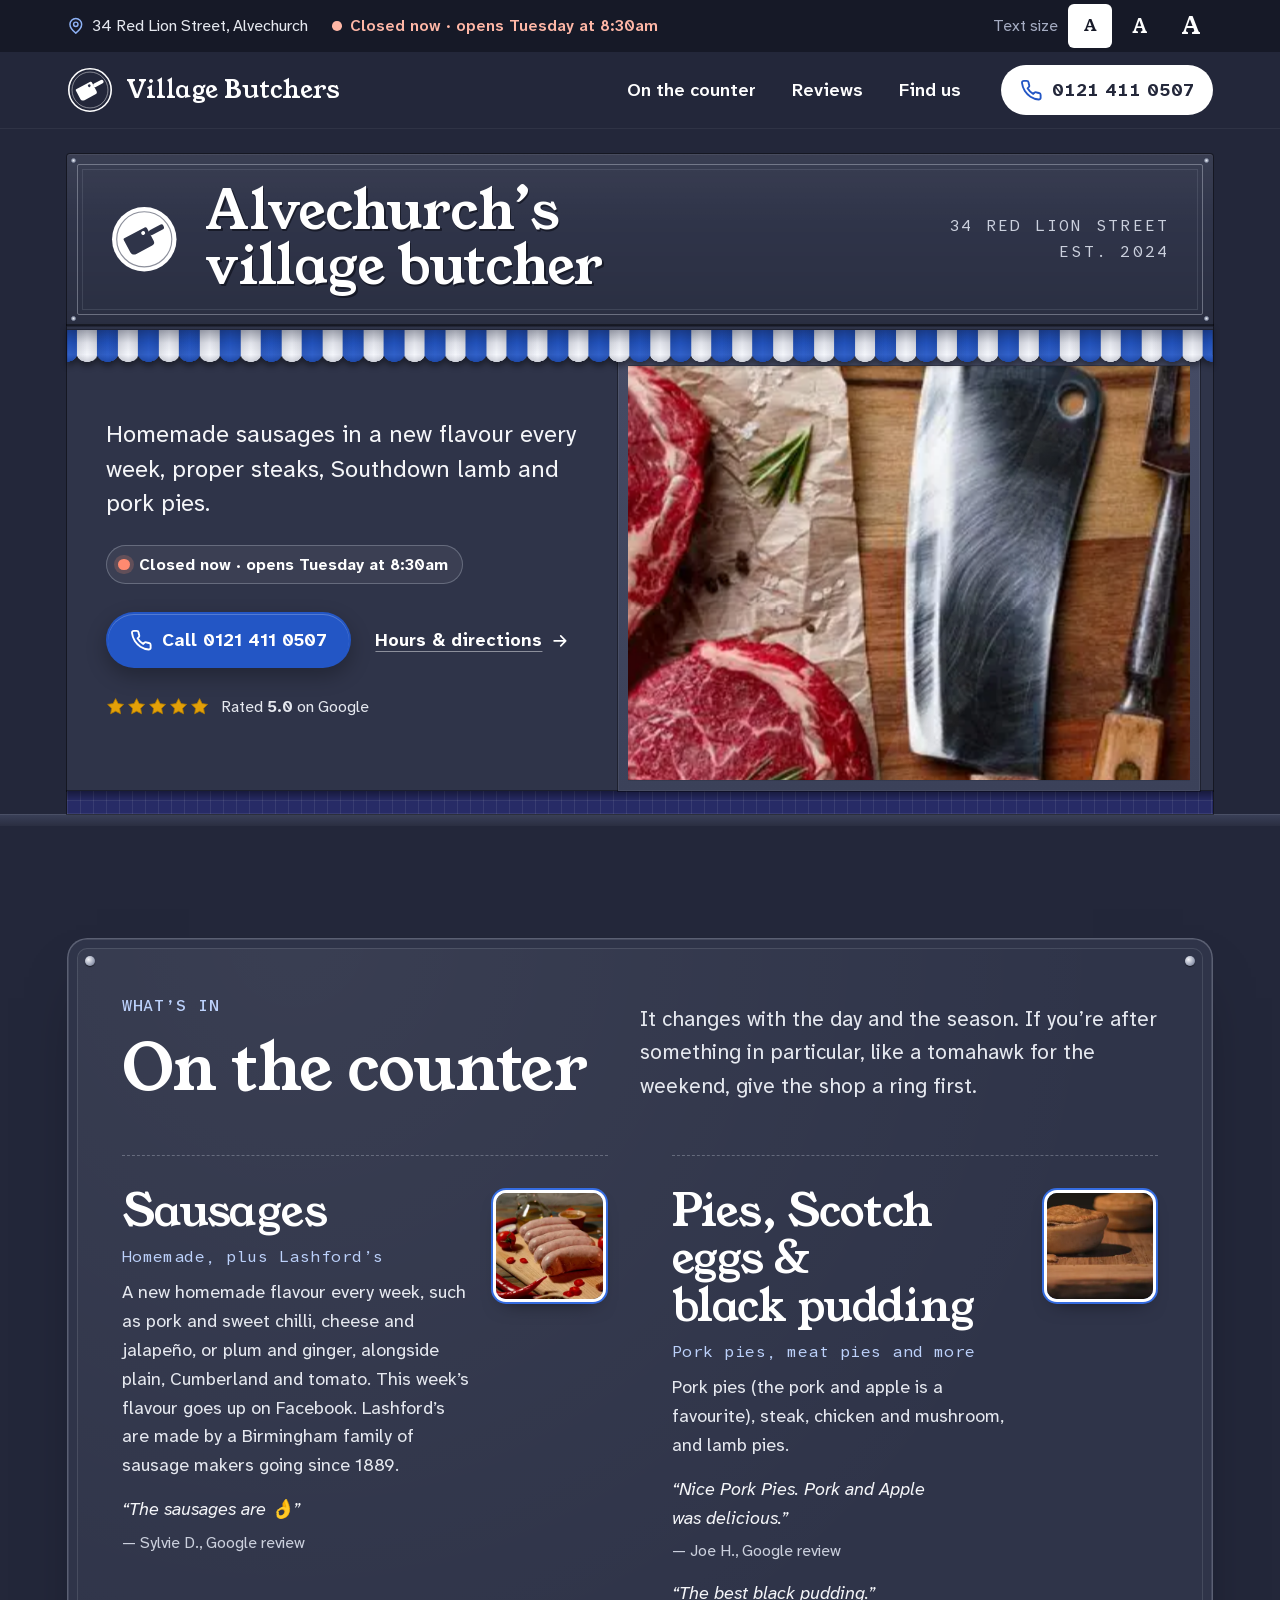
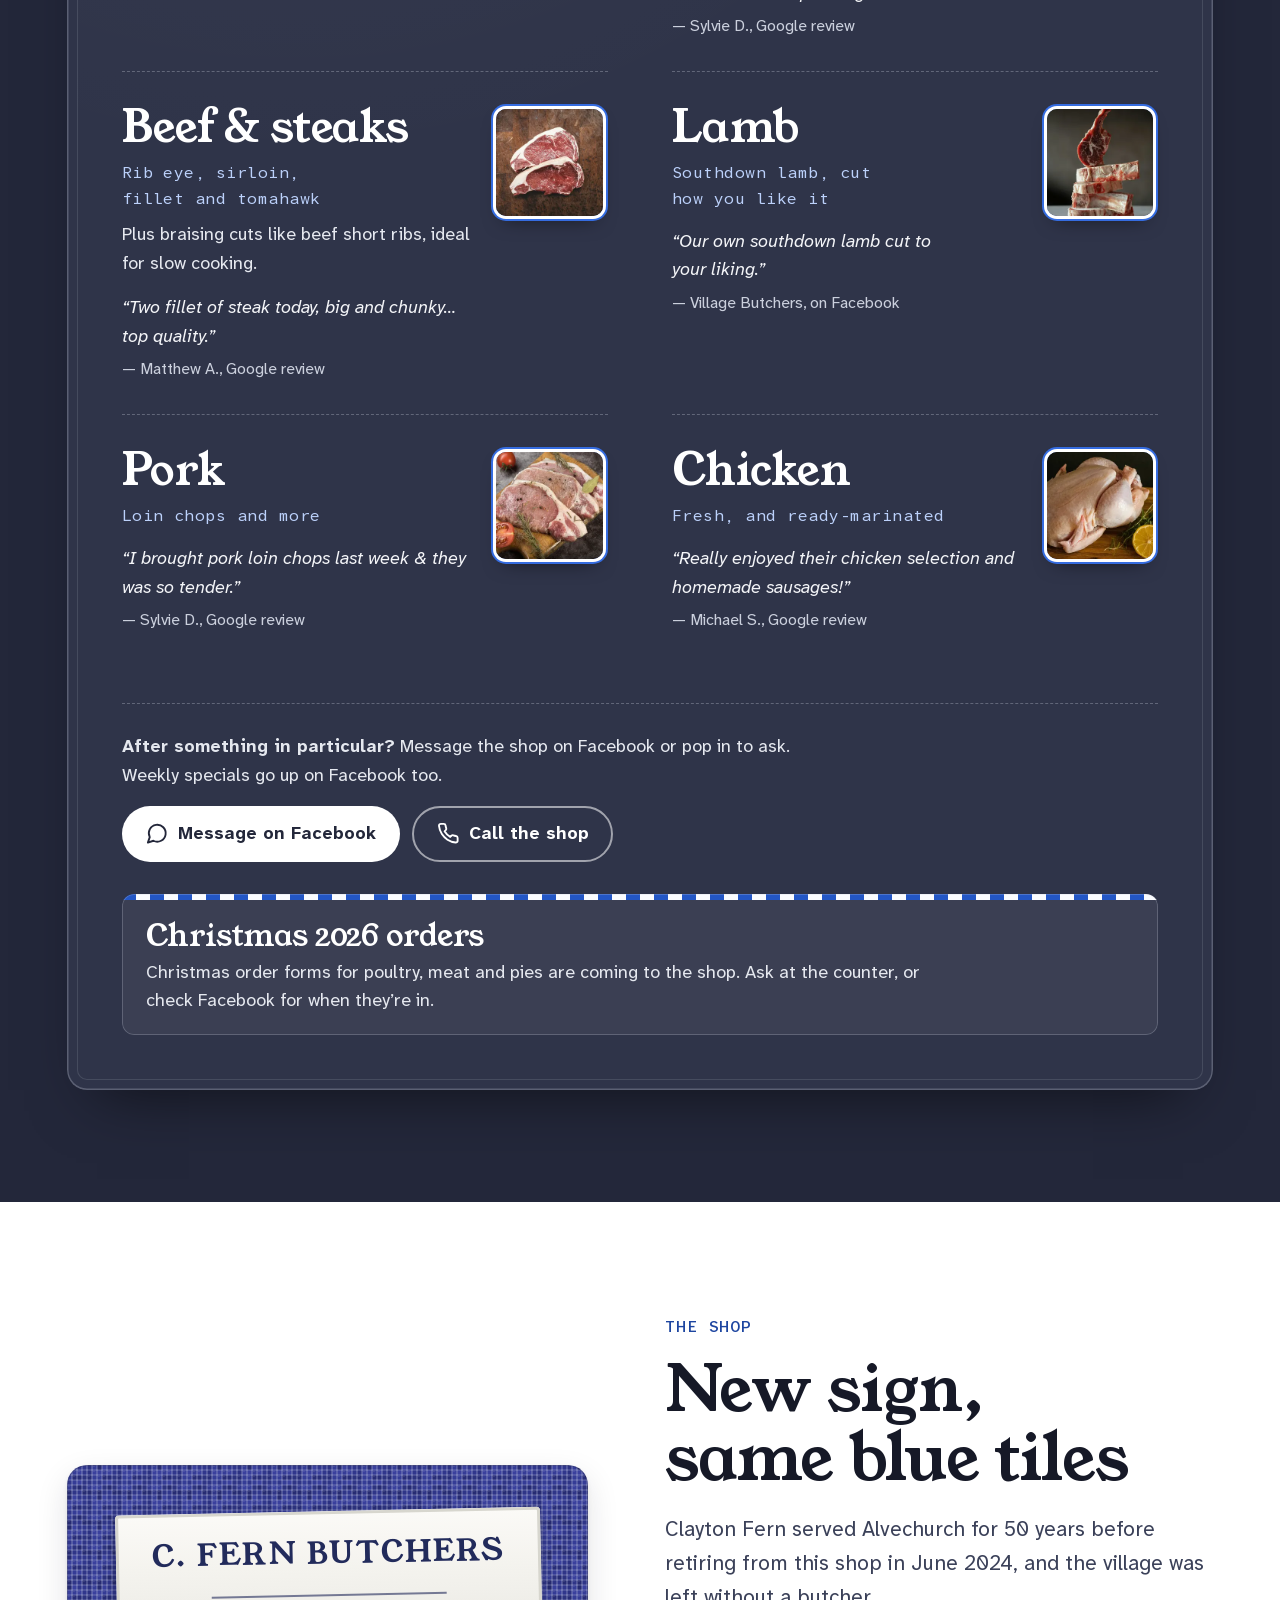
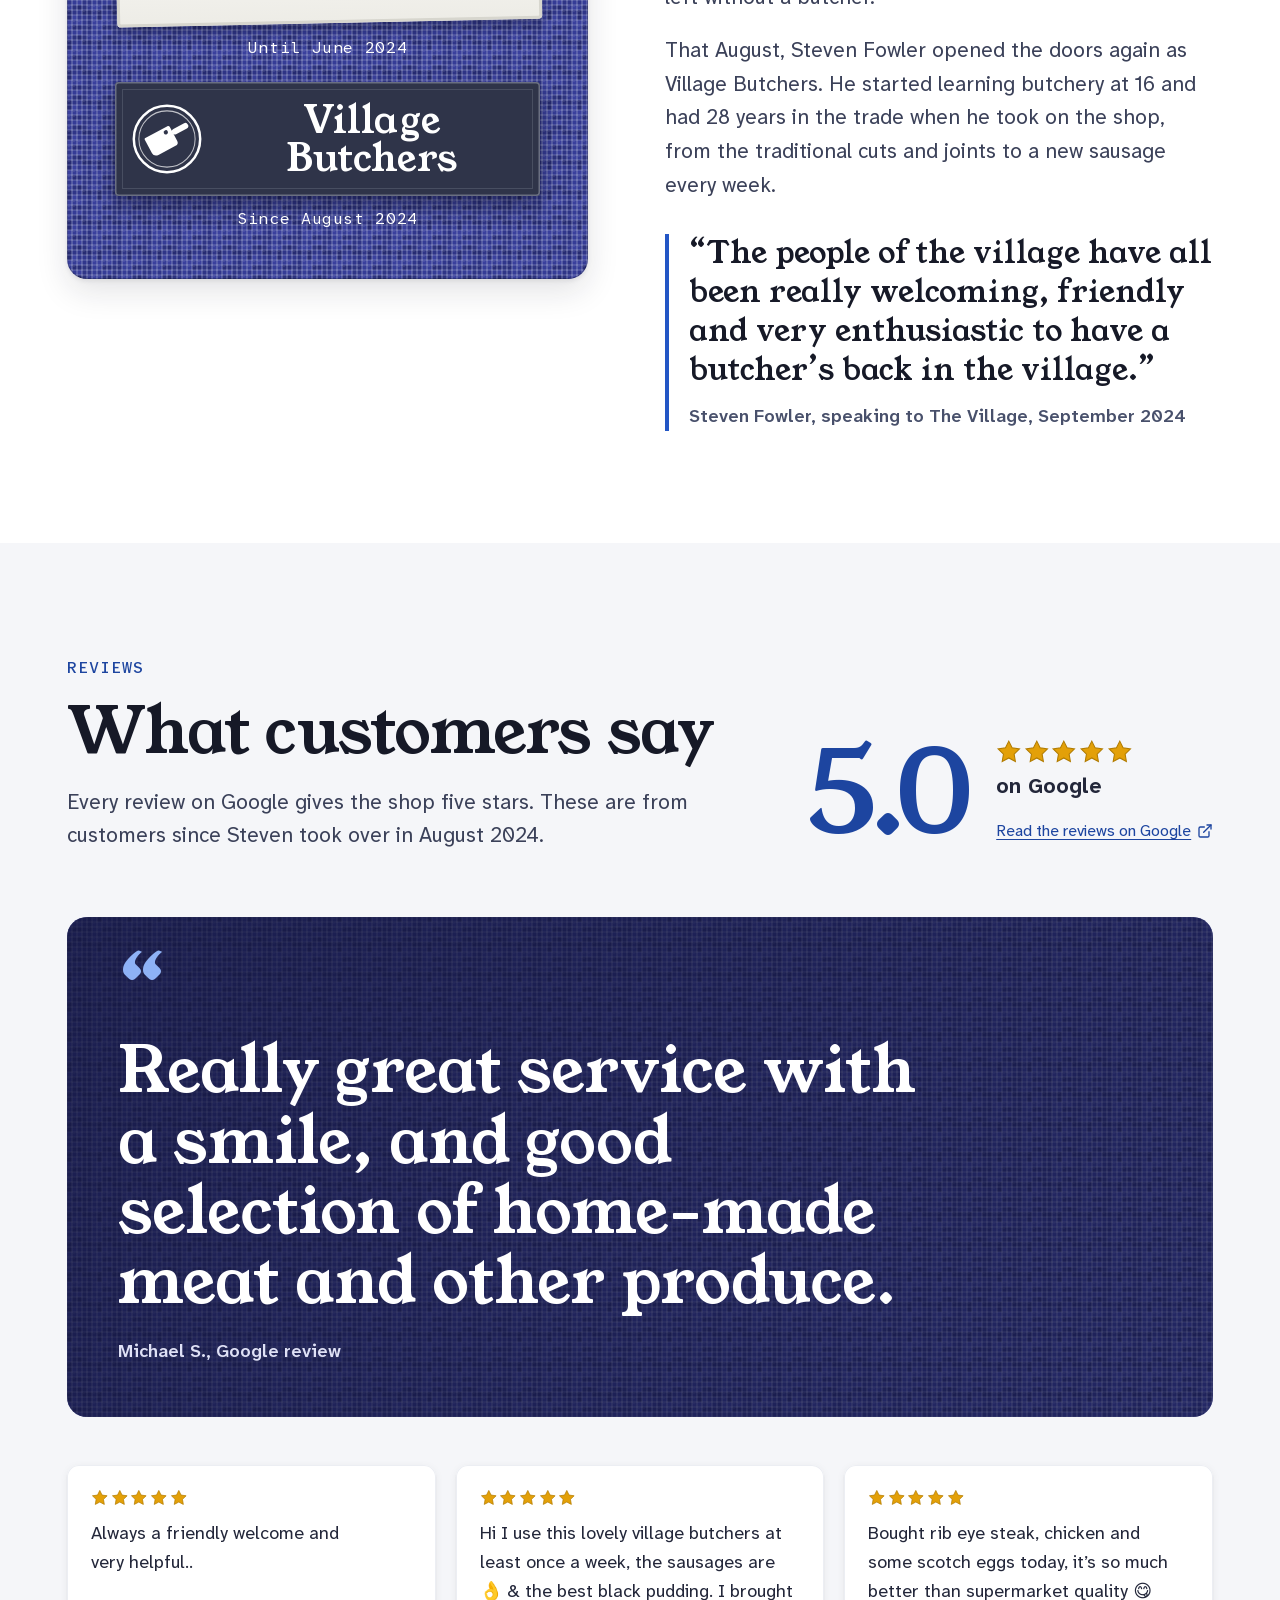
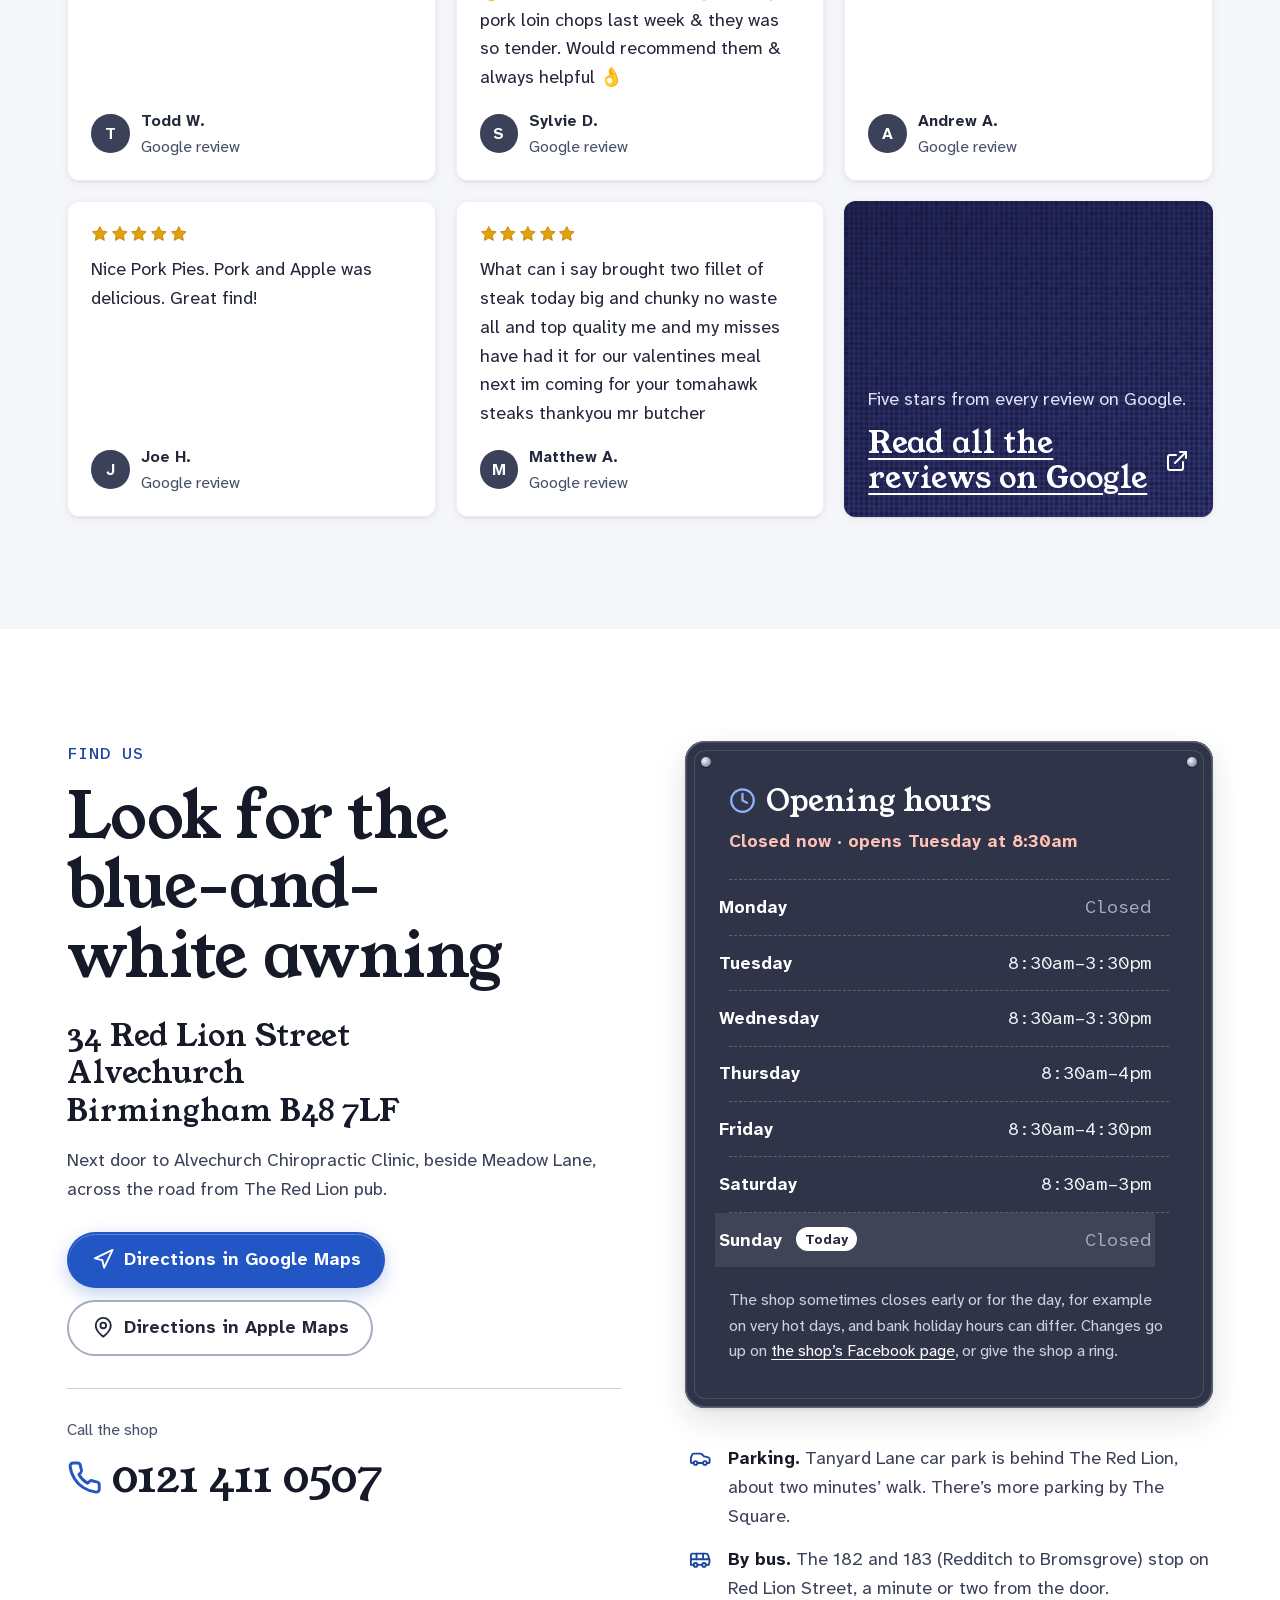
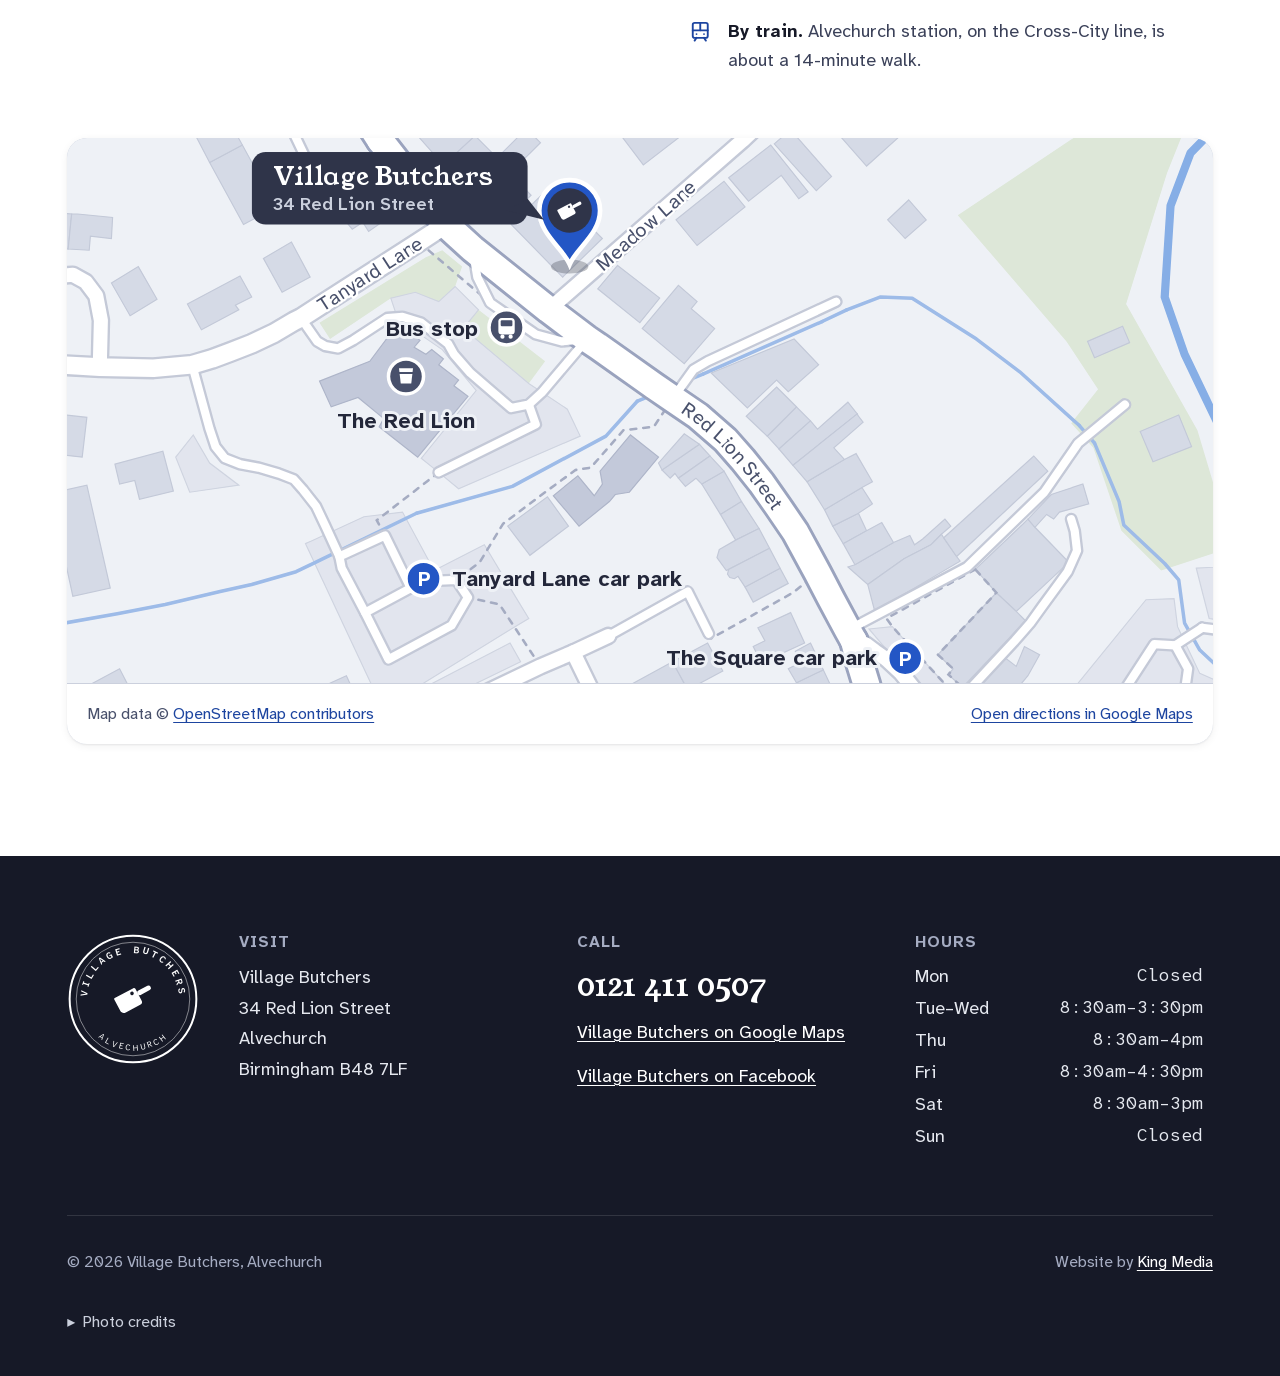
==== index.html @ 43f2895d "Village Butchers one-page website Static one-page site for Village Butchers, 34 Red Lion Street, Alv" ====
<!doctype html>
<html lang="en-GB">
<head>
  <meta charset="utf-8">
  <meta name="viewport" content="width=device-width, initial-scale=1, viewport-fit=cover">
  <title>Village Butchers | Butcher in Alvechurch, Red Lion Street</title>
  <meta name="description" content="Village Butchers, 34 Red Lion Street, Alvechurch. Call 0121 411 0507. Homemade sausages every week, steaks, Southdown lamb and pork pies. Rated 5.0 on Google.">
  <meta name="theme-color" content="#2f3449">
  <meta name="format-detection" content="telephone=no">
  <!-- Social previews. When the domain is chosen, add <link rel="canonical"> and og:url, and make og:image an absolute https:// URL. -->
  <meta property="og:type" content="website">
  <meta property="og:locale" content="en_GB">
  <meta property="og:site_name" content="Village Butchers">
  <meta property="og:title" content="Village Butchers, Alvechurch">
  <meta property="og:description" content="The village butcher on Red Lion Street, Alvechurch. Homemade sausages every week, steaks, Southdown lamb and pork pies.">
  <meta property="og:image" content="assets/share.jpg">
  <meta property="og:image:width" content="1200">
  <meta property="og:image:height" content="630">
  <meta property="og:image:alt" content="The Village Butchers sign board above a blue-and-white awning, with rib eye steaks and a cleaver">
  <meta name="twitter:card" content="summary_large_image">

  <link rel="icon" href="favicon.svg" type="image/svg+xml">
  <link rel="icon" href="favicon-32.png" sizes="32x32" type="image/png">
  <link rel="apple-touch-icon" href="apple-touch-icon.png">
  <link rel="manifest" href="site.webmanifest">
  <link rel="preload" href="assets/fonts/young-serif-400.woff2" as="font" type="font/woff2" crossorigin>
  <link rel="preload" href="assets/fonts/atkinson-next-var.woff2" as="font" type="font/woff2" crossorigin>
  <link rel="preload" as="image" href="assets/img/hero/c-counter-1400.webp" imagesrcset="assets/img/hero/c-counter-800.webp 800w, assets/img/hero/c-counter-1400.webp 1400w, assets/img/hero/c-counter-1980.webp 1980w" imagesizes="(min-width: 1216px) 580px, 50vw" type="image/webp" media="(min-width: 860px), (orientation: landscape)">
  <link rel="stylesheet" href="css/style.css?v=3">
  <link rel="stylesheet" href="css/motion.css?v=1">
  <script src="js/prepaint.js?v=2"></script>
  <script type="application/ld+json">
{
  "@context": "https://schema.org",
  "@type": "ButcherShop",
  "name": "Village Butchers",
  "description": "Traditional village butcher on Red Lion Street, Alvechurch, run by Steven Fowler since August 2024.",
  "telephone": "+44 121 411 0507",
  "address": {
    "@type": "PostalAddress",
    "streetAddress": "34 Red Lion Street",
    "addressLocality": "Alvechurch",
    "addressRegion": "Worcestershire",
    "postalCode": "B48 7LF",
    "addressCountry": "GB"
  },
  "geo": {
    "@type": "GeoCoordinates",
    "latitude": 52.3530217,
    "longitude": -1.9607584
  },
  "openingHoursSpecification": [
    {
      "@type": "OpeningHoursSpecification",
      "dayOfWeek": [
        "Tuesday",
        "Wednesday"
      ],
      "opens": "08:30",
      "closes": "15:30"
    },
    {
      "@type": "OpeningHoursSpecification",
      "dayOfWeek": "Thursday",
      "opens": "08:30",
      "closes": "16:00"
    },
    {
      "@type": "OpeningHoursSpecification",
      "dayOfWeek": "Friday",
      "opens": "08:30",
      "closes": "16:30"
    },
    {
      "@type": "OpeningHoursSpecification",
      "dayOfWeek": "Saturday",
      "opens": "08:30",
      "closes": "15:00"
    }
  ],
  "sameAs": [
    "https://www.facebook.com/p/Village-Butchers-of-Alvechurch-61561871549970/"
  ],
  "founder": {
    "@type": "Person",
    "name": "Steven Fowler"
  },
  "foundingDate": "2024-08"
}
  </script>
</head>
<body>
  <a class="skip-link" href="#main">Skip to main content</a>

  <aside class="topstrip on-dark" aria-label="Address, opening status and text size">
    <div class="container topstrip__inner">
      <p class="topstrip__where">
        <svg class="icon" aria-hidden="true" viewBox="0 0 24 24"><path d="M20 10c0 6-8 12-8 12s-8-6-8-12a8 8 0 0 1 16 0Z"/><circle cx="12" cy="10" r="3"/></svg>
        34 Red Lion Street, Alvechurch
      </p>
      <p class="topstrip__status" data-status-text aria-hidden="true" hidden></p>
      <div class="textsize" role="group" aria-label="Text size">
        <span class="textsize__label" aria-hidden="true">Text size</span>
        <button type="button" class="textsize__btn" data-text-size="" aria-pressed="true"><span class="visually-hidden">Standard text</span><span aria-hidden="true">A</span></button>
        <button type="button" class="textsize__btn textsize__btn--lg" data-text-size="lg" aria-pressed="false"><span class="visually-hidden">Larger text</span><span aria-hidden="true">A</span></button>
        <button type="button" class="textsize__btn textsize__btn--xl" data-text-size="xl" aria-pressed="false"><span class="visually-hidden">Largest text</span><span aria-hidden="true">A</span></button>
      </div>
    </div>
  </aside>

  <header class="fascia on-dark" id="top">
    <div class="container fascia__inner">
      <a class="brand" href="#top" aria-label="Village Butchers, back to the top">
        <svg class="brand__roundel" aria-hidden="true" viewBox="0 0 64 64">
          <circle cx="32" cy="32" r="29.5" fill="none" stroke="currentColor" stroke-width="2.2"/>
          <circle cx="32" cy="32" r="25" fill="none" stroke="currentColor" stroke-width=".9" opacity=".7"/>
          <g transform="translate(2 -1.5) rotate(-28 32 32)" fill="currentColor"><path d="M13 22.5h22.2c.9 0 1.6.7 1.6 1.6v13.8a3.4 3.4 0 0 1-3.4 3.4H16.2c-2.6 0-4.4-1.7-4.4-4.2V23.7c0-.7.5-1.2 1.2-1.2z"/><rect x="36.3" y="27.2" width="15.6" height="5.2" rx="2.4"/><circle cx="31.4" cy="26.6" r="1.9" fill="#2f3449"/></g>
        </svg>
        <span class="brand__word">Village Butchers</span>
      </a>
      <nav class="mainnav" aria-label="Sections">
        <ul>
          <li><a href="#counter">On the counter</a></li>
          <li><a href="#reviews">Reviews</a></li>
          <li><a href="#visit">Find us</a></li>
        </ul>
      </nav>
      <a class="fascia__call" href="tel:+441214110507">
        <svg class="icon" aria-hidden="true" viewBox="0 0 24 24"><path d="M22 16.92v3a2 2 0 0 1-2.18 2 19.79 19.79 0 0 1-8.63-3.07 19.5 19.5 0 0 1-6-6 19.79 19.79 0 0 1-3.07-8.67A2 2 0 0 1 4.11 2h3a2 2 0 0 1 2 1.72c.13.96.36 1.9.7 2.81a2 2 0 0 1-.45 2.11L8.09 9.91a16 16 0 0 0 6 6l1.27-1.27a2 2 0 0 1 2.11-.45c.91.34 1.85.57 2.81.7A2 2 0 0 1 22 16.92z"/></svg>
        <span class="fascia__call-label">Call<span class="visually-hidden"> the shop</span></span>
        <span class="fascia__call-num">0121&nbsp;411&nbsp;0507</span>
      </a>
    </div>
  </header>

  <main id="main" tabindex="-1">
    <section class="hero-c" aria-labelledby="hero-title">
      <div class="hero-c__fascia">
        <div class="container">
          <div class="hero-c__sign">
            <svg class="hero-c__roundel" aria-hidden="true" viewBox="0 0 64 64">
              <circle cx="32" cy="32" r="31" fill="#fff"/>
              <circle cx="32" cy="32" r="26.5" fill="none" stroke="#2f3449" stroke-width="1.1" opacity=".55"/>
              <g transform="translate(2 -1.5) rotate(-28 32 32)" fill="#2f3449"><path d="M13 22.5h22.2c.9 0 1.6.7 1.6 1.6v13.8a3.4 3.4 0 0 1-3.4 3.4H16.2c-2.6 0-4.4-1.7-4.4-4.2V23.7c0-.7.5-1.2 1.2-1.2z"/><rect x="36.3" y="27.2" width="15.6" height="5.2" rx="2.4"/><circle cx="31.4" cy="26.6" r="1.9" fill="#fff"/></g>
            </svg>
            <h1 id="hero-title" class="hero-c__title">Alvechurch&rsquo;s <span class="keep">village butcher</span></h1>
            <p class="hero-c__where"><span>34 Red Lion Street</span> <span>Est.&nbsp;2024</span></p>
          </div>
        </div>
      </div>
      <div class="container hero-c__front">
        <div class="hero-c__awning" aria-hidden="true"></div>
        <div class="hero-c__shop">
        <div class="hero-c__panel">
          <p class="hero-c__lede">Homemade sausages in a new flavour every week, proper steaks, Southdown lamb and pork pies.</p>
          <p class="status-pill" data-status-pill><span class="status-pill__dot" aria-hidden="true"></span><span data-status-pill-text>Open Tuesday to Saturday from 8:30am</span></p>
          <div class="window__actions">
            <a class="btn btn--primary" href="tel:+441214110507">
              <svg class="icon" aria-hidden="true" viewBox="0 0 24 24"><path d="M22 16.92v3a2 2 0 0 1-2.18 2 19.79 19.79 0 0 1-8.63-3.07 19.5 19.5 0 0 1-6-6 19.79 19.79 0 0 1-3.07-8.67A2 2 0 0 1 4.11 2h3a2 2 0 0 1 2 1.72c.13.96.36 1.9.7 2.81a2 2 0 0 1-.45 2.11L8.09 9.91a16 16 0 0 0 6 6l1.27-1.27a2 2 0 0 1 2.11-.45c.91.34 1.85.57 2.81.7A2 2 0 0 1 22 16.92z"/></svg>
              <span>Call 0121&nbsp;411&nbsp;0507</span>
            </a>
            <a class="hero-c__link" href="#visit">
              <span>Hours &amp; directions</span><svg class="icon hero-c__arrow" aria-hidden="true" viewBox="0 0 24 24"><path d="M5 12h14M13 6l6 6-6 6"/></svg>
            </a>
          </div>
          <a class="rating" href="#reviews">
            <span class="stars" aria-hidden="true"><svg viewBox="0 0 24 24"><polygon points="12 2 15.09 8.26 22 9.27 17 14.14 18.18 21.02 12 17.77 5.82 21.02 7 14.14 2 9.27 8.91 8.26 12 2"/></svg><svg viewBox="0 0 24 24"><polygon points="12 2 15.09 8.26 22 9.27 17 14.14 18.18 21.02 12 17.77 5.82 21.02 7 14.14 2 9.27 8.91 8.26 12 2"/></svg><svg viewBox="0 0 24 24"><polygon points="12 2 15.09 8.26 22 9.27 17 14.14 18.18 21.02 12 17.77 5.82 21.02 7 14.14 2 9.27 8.91 8.26 12 2"/></svg><svg viewBox="0 0 24 24"><polygon points="12 2 15.09 8.26 22 9.27 17 14.14 18.18 21.02 12 17.77 5.82 21.02 7 14.14 2 9.27 8.91 8.26 12 2"/></svg><svg viewBox="0 0 24 24"><polygon points="12 2 15.09 8.26 22 9.27 17 14.14 18.18 21.02 12 17.77 5.82 21.02 7 14.14 2 9.27 8.91 8.26 12 2"/></svg></span>
            <span>Rated <strong>5.0</strong> on Google</span>
          </a>
        </div>
        <div class="hero-c__window">
          <picture class="hero-c__photo">
            <source media="(max-width: 859px) and (orientation: portrait)" type="image/webp" srcset="assets/img/hero/c-counter-wide-800.webp 800w, assets/img/hero/c-counter-wide-1400.webp 1400w" sizes="calc(100vw - 32px)" width="1400" height="495">
            <source media="(max-width: 859px) and (orientation: portrait)" srcset="assets/img/hero/c-counter-wide-800.jpg 800w, assets/img/hero/c-counter-wide-1400.jpg 1400w" sizes="calc(100vw - 32px)" width="1400" height="495">
            <source type="image/webp" srcset="assets/img/hero/c-counter-800.webp 800w, assets/img/hero/c-counter-1400.webp 1400w, assets/img/hero/c-counter-1980.webp 1980w" sizes="(min-width: 1216px) 580px, 50vw">
            <img src="assets/img/hero/c-counter-1400.jpg" srcset="assets/img/hero/c-counter-800.jpg 800w, assets/img/hero/c-counter-1400.jpg 1400w, assets/img/hero/c-counter-1980.jpg 1980w" sizes="(min-width: 1216px) 580px, 50vw" width="1980" height="1600" alt="Two rib eye steaks on butcher&rsquo;s paper beside a cleaver and a carving fork" loading="eager" fetchpriority="high" decoding="async">
          </picture>
        </div>
        </div>
        <div class="hero-c__stall" aria-hidden="true"></div>
      </div>
    </section>

    <!-- ============ On the counter ============ -->
    <section id="counter" class="board on-dark" aria-labelledby="counter-title">
      <div class="container">
        <div class="board__panel">
          <div class="board__head" data-reveal-group>
            <div>
              <p class="eyebrow">What&rsquo;s in</p>
              <h2 id="counter-title" class="section__title">On the counter</h2>
            </div>
            <p class="section__lede">It changes with the day and the season. If you&rsquo;re after something in particular, like a tomahawk for the weekend, give the shop a ring first.</p>
          </div>
          <ul class="board__list" data-reveal-group>
          <li class="board__item board__item--photo" data-photo="sausages">
            <div class="board__text">
            <h3 class="board__name">Sausages</h3>
            <p class="board__what">Homemade, plus Lashford&rsquo;s</p>
            <p class="board__body">A new homemade flavour every week, such as pork and sweet chilli, cheese and jalape&ntilde;o, or plum and ginger, alongside plain, Cumberland and tomato. This week&rsquo;s flavour goes up on Facebook. Lashford&rsquo;s are made by a Birmingham family of sausage makers going since 1889.</p>
            <figure class="board__quote">
              <blockquote><p>&ldquo;The sausages are 👌&rdquo;</p></blockquote>
              <figcaption>Sylvie D., Google review</figcaption>
            </figure>
            </div>
            <picture class="board__photo"><source type="image/webp" srcset="assets/img/board-sausages-280.webp 280w, assets/img/board-sausages-560.webp 560w" sizes="(min-width: 1000px) 150px, (min-width: 600px) 24vw, 84px"><img src="assets/img/board-sausages-280.jpg" srcset="assets/img/board-sausages-280.jpg 280w, assets/img/board-sausages-560.jpg 560w" sizes="(min-width: 1000px) 150px, (min-width: 600px) 24vw, 84px" width="280" height="280" alt="" loading="lazy" decoding="async"></picture>
          </li>
          <li class="board__item board__item--photo" data-photo="porkpie">
            <div class="board__text">
            <h3 class="board__name">Pies, Scotch eggs &amp; black pudding</h3>
            <p class="board__what">Pork pies, meat pies and more</p>
            <p class="board__body">Pork pies (the pork and apple is a favourite), steak, chicken and mushroom, and lamb pies.</p>
            <figure class="board__quote">
              <blockquote><p>&ldquo;Nice Pork Pies. Pork and Apple was delicious.&rdquo;</p></blockquote>
              <figcaption>Joe H., Google review</figcaption>
            </figure>
            <figure class="board__quote">
              <blockquote><p>&ldquo;The best black pudding.&rdquo;</p></blockquote>
              <figcaption>Sylvie D., Google review</figcaption>
            </figure>
            </div>
            <picture class="board__photo"><source type="image/webp" srcset="assets/img/board-pies-280.webp 280w, assets/img/board-pies-560.webp 560w" sizes="(min-width: 1000px) 150px, (min-width: 600px) 24vw, 84px"><img src="assets/img/board-pies-280.jpg" srcset="assets/img/board-pies-280.jpg 280w, assets/img/board-pies-560.jpg 560w" sizes="(min-width: 1000px) 150px, (min-width: 600px) 24vw, 84px" width="280" height="280" alt="" loading="lazy" decoding="async"></picture>
          </li>
          <li class="board__item board__item--photo" data-photo="steak">
            <div class="board__text">
            <h3 class="board__name">Beef &amp; steaks</h3>
            <p class="board__what">Rib eye, sirloin, fillet and tomahawk</p>
            <p class="board__body">Plus braising cuts like beef short ribs, ideal for slow cooking.</p>
            <figure class="board__quote">
              <blockquote><p>&ldquo;Two fillet of steak today, big and chunky&hellip; top quality.&rdquo;</p></blockquote>
              <figcaption>Matthew A., Google review</figcaption>
            </figure>
            </div>
            <picture class="board__photo"><source type="image/webp" srcset="assets/img/board-beef-280.webp 280w, assets/img/board-beef-560.webp 560w" sizes="(min-width: 1000px) 150px, (min-width: 600px) 24vw, 84px"><img src="assets/img/board-beef-280.jpg" srcset="assets/img/board-beef-280.jpg 280w, assets/img/board-beef-560.jpg 560w" sizes="(min-width: 1000px) 150px, (min-width: 600px) 24vw, 84px" width="280" height="280" alt="" loading="lazy" decoding="async"></picture>
          </li>
          <li class="board__item board__item--photo" data-photo="lamb">
            <div class="board__text">
            <h3 class="board__name">Lamb</h3>
            <p class="board__what">Southdown lamb, cut how you like it</p>
            <figure class="board__quote">
              <blockquote><p>&ldquo;Our own southdown lamb cut to your liking.&rdquo;</p></blockquote>
              <figcaption>Village Butchers, on Facebook</figcaption>
            </figure>
            </div>
            <picture class="board__photo"><source type="image/webp" srcset="assets/img/board-lamb-280.webp 280w, assets/img/board-lamb-560.webp 560w" sizes="(min-width: 1000px) 150px, (min-width: 600px) 24vw, 84px"><img src="assets/img/board-lamb-280.jpg" srcset="assets/img/board-lamb-280.jpg 280w, assets/img/board-lamb-560.jpg 560w" sizes="(min-width: 1000px) 150px, (min-width: 600px) 24vw, 84px" width="280" height="280" alt="" loading="lazy" decoding="async"></picture>
          </li>
          <li class="board__item board__item--photo" data-photo="porkchops">
            <div class="board__text">
            <h3 class="board__name">Pork</h3>
            <p class="board__what">Loin chops and more</p>
            <figure class="board__quote">
              <blockquote><p>&ldquo;I brought pork loin chops last week &amp; they was so tender.&rdquo;</p></blockquote>
              <figcaption>Sylvie D., Google review</figcaption>
            </figure>
            </div>
            <picture class="board__photo"><source type="image/webp" srcset="assets/img/board-pork-280.webp 280w, assets/img/board-pork-560.webp 560w" sizes="(min-width: 1000px) 150px, (min-width: 600px) 24vw, 84px"><img src="assets/img/board-pork-280.jpg" srcset="assets/img/board-pork-280.jpg 280w, assets/img/board-pork-560.jpg 560w" sizes="(min-width: 1000px) 150px, (min-width: 600px) 24vw, 84px" width="280" height="280" alt="" loading="lazy" decoding="async"></picture>
          </li>
          <li class="board__item board__item--photo" data-photo="chicken">
            <div class="board__text">
            <h3 class="board__name">Chicken</h3>
            <p class="board__what">Fresh, and ready-marinated</p>
            <figure class="board__quote">
              <blockquote><p>&ldquo;Really enjoyed their chicken selection and homemade sausages!&rdquo;</p></blockquote>
              <figcaption>Michael S., Google review</figcaption>
            </figure>
            </div>
            <picture class="board__photo"><source type="image/webp" srcset="assets/img/board-chicken-280.webp 280w, assets/img/board-chicken-560.webp 560w" sizes="(min-width: 1000px) 150px, (min-width: 600px) 24vw, 84px"><img src="assets/img/board-chicken-280.jpg" srcset="assets/img/board-chicken-280.jpg 280w, assets/img/board-chicken-560.jpg 560w" sizes="(min-width: 1000px) 150px, (min-width: 600px) 24vw, 84px" width="280" height="280" alt="" loading="lazy" decoding="async"></picture>
          </li>
          </ul>
          <div class="board__foot" data-reveal>
            <p><strong>After something in particular?</strong> Message the shop on Facebook or pop in to ask. Weekly specials go up on Facebook too.</p>
            <div class="board__actions">
              <a class="btn btn--light" href="https://www.facebook.com/p/Village-Butchers-of-Alvechurch-61561871549970/" target="_blank" rel="noopener"><svg class="icon" aria-hidden="true" viewBox="0 0 24 24"><path d="M7.9 20A9 9 0 1 0 4 16.1L2 22Z"/></svg><span>Message on Facebook</span><span class="visually-hidden"> (opens in a new tab)</span></a>
              <a class="btn btn--outline-light" href="tel:+441214110507"><svg class="icon" aria-hidden="true" viewBox="0 0 24 24"><path d="M22 16.92v3a2 2 0 0 1-2.18 2 19.79 19.79 0 0 1-8.63-3.07 19.5 19.5 0 0 1-6-6 19.79 19.79 0 0 1-3.07-8.67A2 2 0 0 1 4.11 2h3a2 2 0 0 1 2 1.72c.13.96.36 1.9.7 2.81a2 2 0 0 1-.45 2.11L8.09 9.91a16 16 0 0 0 6 6l1.27-1.27a2 2 0 0 1 2.11-.45c.91.34 1.85.57 2.81.7A2 2 0 0 1 22 16.92z"/></svg><span>Call the shop</span></a>
            </div>
          </div>
          <aside class="xmas" aria-labelledby="xmas-title" data-show-until="2026-12-24" data-reveal>
            <h3 id="xmas-title" class="xmas__title">Christmas 2026 orders</h3>
            <p>Christmas order forms for poultry, meat and pies are coming to the shop. Ask at the counter, or check Facebook for when they&rsquo;re in.</p>
          </aside>
        </div>
      </div>
    </section>

    <!-- ============ The story ============ -->
    <section class="section story" aria-labelledby="story-title">
      <div class="container story__grid">
        <div class="story__signs" aria-hidden="true">
          <div class="sign sign--old" data-reveal="swing">
            <span class="sign__name">C. FERN BUTCHERS</span>
            <span class="sign__rule"></span>
          </div>
          <p class="sign__when" data-reveal="fade" style="--d: 200ms">Until June 2024</p>
          <div class="sign sign--new" data-reveal="rise">
            <svg class="sign__roundel" viewBox="0 0 64 64"><circle cx="32" cy="32" r="29.5" fill="none" stroke="currentColor" stroke-width="2.2"/><circle cx="32" cy="32" r="25" fill="none" stroke="currentColor" stroke-width=".9" opacity=".7"/><g transform="translate(2 -1.5) rotate(-28 32 32)" fill="currentColor"><path d="M13 22.5h22.2c.9 0 1.6.7 1.6 1.6v13.8a3.4 3.4 0 0 1-3.4 3.4H16.2c-2.6 0-4.4-1.7-4.4-4.2V23.7c0-.7.5-1.2 1.2-1.2z"/><rect x="36.3" y="27.2" width="15.6" height="5.2" rx="2.4"/><circle cx="31.4" cy="26.6" r="1.9" fill="#2f3449"/></g></svg>
            <span class="sign__name sign__name--new">Village Butchers</span>
          </div>
          <p class="sign__when" data-reveal="fade" style="--d: 650ms">Since August 2024</p>
        </div>
        <div class="story__copy" data-reveal-group>
          <p class="eyebrow">The shop</p>
          <h2 id="story-title" class="section__title">New sign, same blue&nbsp;tiles</h2>
          <p class="story__text">Clayton Fern served Alvechurch for 50 years before retiring from this shop in June 2024, and the village was left without a butcher.</p>
          <p class="story__text">That August, Steven Fowler opened the doors again as Village Butchers. He started learning butchery at 16 and had 28 years in the trade when he took on the shop, from the traditional cuts and joints to a new sausage every week.</p>
          <figure class="story__quote">
            <blockquote><p>&ldquo;The people of the village have all been really welcoming, friendly and very enthusiastic to have a butcher&rsquo;s back in the village.&rdquo;</p></blockquote>
            <figcaption>Steven Fowler, speaking to The Village, September 2024</figcaption>
          </figure>
        </div>
      </div>
    </section>

    <!-- ============ Reviews ============ -->
    <section id="reviews" class="section reviews" aria-labelledby="reviews-title">
      <div class="container">
        <div class="reviews__head" data-reveal-group>
          <div>
            <p class="eyebrow">Reviews</p>
            <h2 id="reviews-title" class="section__title">What customers say</h2>
            <p class="reviews__intro">Every review on Google gives the shop five stars. These are from customers since Steven took over in August 2024.</p>
          </div>
          <div class="score">
            <p class="score__num" aria-hidden="true" data-count>5.0</p>
            <div class="score__meta">
              <span class="stars" aria-hidden="true"><svg viewBox="0 0 24 24"><polygon points="12 2 15.09 8.26 22 9.27 17 14.14 18.18 21.02 12 17.77 5.82 21.02 7 14.14 2 9.27 8.91 8.26 12 2"/></svg><svg viewBox="0 0 24 24"><polygon points="12 2 15.09 8.26 22 9.27 17 14.14 18.18 21.02 12 17.77 5.82 21.02 7 14.14 2 9.27 8.91 8.26 12 2"/></svg><svg viewBox="0 0 24 24"><polygon points="12 2 15.09 8.26 22 9.27 17 14.14 18.18 21.02 12 17.77 5.82 21.02 7 14.14 2 9.27 8.91 8.26 12 2"/></svg><svg viewBox="0 0 24 24"><polygon points="12 2 15.09 8.26 22 9.27 17 14.14 18.18 21.02 12 17.77 5.82 21.02 7 14.14 2 9.27 8.91 8.26 12 2"/></svg><svg viewBox="0 0 24 24"><polygon points="12 2 15.09 8.26 22 9.27 17 14.14 18.18 21.02 12 17.77 5.82 21.02 7 14.14 2 9.27 8.91 8.26 12 2"/></svg></span>
              <p class="score__count"><span class="visually-hidden">Rated 5.0 out of 5 </span>on Google</p>
              <a class="score__link" href="https://www.google.com/maps/search/?api=1&amp;query=Village%20Butchers%2C%2034%20Red%20Lion%20St%2C%20Alvechurch%2C%20B48%207LF" target="_blank" rel="noopener">Read the reviews on Google <svg class="icon" aria-hidden="true" viewBox="0 0 24 24"><path d="M15 3h6v6"/><path d="M10 14 21 3"/><path d="M18 13v6a2 2 0 0 1-2 2H5a2 2 0 0 1-2-2V8a2 2 0 0 1 2-2h6"/></svg><span class="visually-hidden">(opens in a new tab)</span></a>
            </div>
          </div>
        </div>

        <figure class="feature-quote on-dark" data-reveal="scale">
          <blockquote><p>Really great service with a smile, and good selection of home-made meat and other produce.</p></blockquote>
          <figcaption>Michael S., Google review</figcaption>
        </figure>

        <ul class="review-grid" id="review-list" data-reveal-group>
          <li class="review">
            <figure>
              <span class="stars" aria-hidden="true"><svg viewBox="0 0 24 24"><polygon points="12 2 15.09 8.26 22 9.27 17 14.14 18.18 21.02 12 17.77 5.82 21.02 7 14.14 2 9.27 8.91 8.26 12 2"/></svg><svg viewBox="0 0 24 24"><polygon points="12 2 15.09 8.26 22 9.27 17 14.14 18.18 21.02 12 17.77 5.82 21.02 7 14.14 2 9.27 8.91 8.26 12 2"/></svg><svg viewBox="0 0 24 24"><polygon points="12 2 15.09 8.26 22 9.27 17 14.14 18.18 21.02 12 17.77 5.82 21.02 7 14.14 2 9.27 8.91 8.26 12 2"/></svg><svg viewBox="0 0 24 24"><polygon points="12 2 15.09 8.26 22 9.27 17 14.14 18.18 21.02 12 17.77 5.82 21.02 7 14.14 2 9.27 8.91 8.26 12 2"/></svg><svg viewBox="0 0 24 24"><polygon points="12 2 15.09 8.26 22 9.27 17 14.14 18.18 21.02 12 17.77 5.82 21.02 7 14.14 2 9.27 8.91 8.26 12 2"/></svg></span><span class="visually-hidden">5 out of 5 stars.</span>
              <blockquote><p>Always a friendly welcome and very helpful..</p></blockquote>
              <figcaption><span class="review__avatar" aria-hidden="true">T</span><span><span class="review__name">Todd W.</span>Google review</span></figcaption>
            </figure>
          </li>
          <li class="review">
            <figure>
              <span class="stars" aria-hidden="true"><svg viewBox="0 0 24 24"><polygon points="12 2 15.09 8.26 22 9.27 17 14.14 18.18 21.02 12 17.77 5.82 21.02 7 14.14 2 9.27 8.91 8.26 12 2"/></svg><svg viewBox="0 0 24 24"><polygon points="12 2 15.09 8.26 22 9.27 17 14.14 18.18 21.02 12 17.77 5.82 21.02 7 14.14 2 9.27 8.91 8.26 12 2"/></svg><svg viewBox="0 0 24 24"><polygon points="12 2 15.09 8.26 22 9.27 17 14.14 18.18 21.02 12 17.77 5.82 21.02 7 14.14 2 9.27 8.91 8.26 12 2"/></svg><svg viewBox="0 0 24 24"><polygon points="12 2 15.09 8.26 22 9.27 17 14.14 18.18 21.02 12 17.77 5.82 21.02 7 14.14 2 9.27 8.91 8.26 12 2"/></svg><svg viewBox="0 0 24 24"><polygon points="12 2 15.09 8.26 22 9.27 17 14.14 18.18 21.02 12 17.77 5.82 21.02 7 14.14 2 9.27 8.91 8.26 12 2"/></svg></span><span class="visually-hidden">5 out of 5 stars.</span>
              <blockquote><p>Hi I use this lovely village butchers at least once a week, the sausages are 👌 &amp; the best black pudding. I brought pork loin chops last week &amp; they was so tender. Would recommend them &amp; always helpful 👌</p></blockquote>
              <figcaption><span class="review__avatar" aria-hidden="true">S</span><span><span class="review__name">Sylvie D.</span>Google review</span></figcaption>
            </figure>
          </li>
          <li class="review">
            <figure>
              <span class="stars" aria-hidden="true"><svg viewBox="0 0 24 24"><polygon points="12 2 15.09 8.26 22 9.27 17 14.14 18.18 21.02 12 17.77 5.82 21.02 7 14.14 2 9.27 8.91 8.26 12 2"/></svg><svg viewBox="0 0 24 24"><polygon points="12 2 15.09 8.26 22 9.27 17 14.14 18.18 21.02 12 17.77 5.82 21.02 7 14.14 2 9.27 8.91 8.26 12 2"/></svg><svg viewBox="0 0 24 24"><polygon points="12 2 15.09 8.26 22 9.27 17 14.14 18.18 21.02 12 17.77 5.82 21.02 7 14.14 2 9.27 8.91 8.26 12 2"/></svg><svg viewBox="0 0 24 24"><polygon points="12 2 15.09 8.26 22 9.27 17 14.14 18.18 21.02 12 17.77 5.82 21.02 7 14.14 2 9.27 8.91 8.26 12 2"/></svg><svg viewBox="0 0 24 24"><polygon points="12 2 15.09 8.26 22 9.27 17 14.14 18.18 21.02 12 17.77 5.82 21.02 7 14.14 2 9.27 8.91 8.26 12 2"/></svg></span><span class="visually-hidden">5 out of 5 stars.</span>
              <blockquote><p>Bought rib eye steak, chicken and some scotch eggs today, it&rsquo;s so much better than supermarket quality 😋</p></blockquote>
              <figcaption><span class="review__avatar" aria-hidden="true">A</span><span><span class="review__name">Andrew A.</span>Google review</span></figcaption>
            </figure>
          </li>
          <li class="review">
            <figure>
              <span class="stars" aria-hidden="true"><svg viewBox="0 0 24 24"><polygon points="12 2 15.09 8.26 22 9.27 17 14.14 18.18 21.02 12 17.77 5.82 21.02 7 14.14 2 9.27 8.91 8.26 12 2"/></svg><svg viewBox="0 0 24 24"><polygon points="12 2 15.09 8.26 22 9.27 17 14.14 18.18 21.02 12 17.77 5.82 21.02 7 14.14 2 9.27 8.91 8.26 12 2"/></svg><svg viewBox="0 0 24 24"><polygon points="12 2 15.09 8.26 22 9.27 17 14.14 18.18 21.02 12 17.77 5.82 21.02 7 14.14 2 9.27 8.91 8.26 12 2"/></svg><svg viewBox="0 0 24 24"><polygon points="12 2 15.09 8.26 22 9.27 17 14.14 18.18 21.02 12 17.77 5.82 21.02 7 14.14 2 9.27 8.91 8.26 12 2"/></svg><svg viewBox="0 0 24 24"><polygon points="12 2 15.09 8.26 22 9.27 17 14.14 18.18 21.02 12 17.77 5.82 21.02 7 14.14 2 9.27 8.91 8.26 12 2"/></svg></span><span class="visually-hidden">5 out of 5 stars.</span>
              <blockquote><p>Nice Pork Pies. Pork and Apple was delicious. Great find!</p></blockquote>
              <figcaption><span class="review__avatar" aria-hidden="true">J</span><span><span class="review__name">Joe H.</span>Google review</span></figcaption>
            </figure>
          </li>
          <li class="review">
            <figure>
              <span class="stars" aria-hidden="true"><svg viewBox="0 0 24 24"><polygon points="12 2 15.09 8.26 22 9.27 17 14.14 18.18 21.02 12 17.77 5.82 21.02 7 14.14 2 9.27 8.91 8.26 12 2"/></svg><svg viewBox="0 0 24 24"><polygon points="12 2 15.09 8.26 22 9.27 17 14.14 18.18 21.02 12 17.77 5.82 21.02 7 14.14 2 9.27 8.91 8.26 12 2"/></svg><svg viewBox="0 0 24 24"><polygon points="12 2 15.09 8.26 22 9.27 17 14.14 18.18 21.02 12 17.77 5.82 21.02 7 14.14 2 9.27 8.91 8.26 12 2"/></svg><svg viewBox="0 0 24 24"><polygon points="12 2 15.09 8.26 22 9.27 17 14.14 18.18 21.02 12 17.77 5.82 21.02 7 14.14 2 9.27 8.91 8.26 12 2"/></svg><svg viewBox="0 0 24 24"><polygon points="12 2 15.09 8.26 22 9.27 17 14.14 18.18 21.02 12 17.77 5.82 21.02 7 14.14 2 9.27 8.91 8.26 12 2"/></svg></span><span class="visually-hidden">5 out of 5 stars.</span>
              <blockquote><p>What can i say brought two fillet of steak today big and chunky no waste all and top quality me and my misses have had it for our valentines meal next im coming for your tomahawk steaks thankyou mr butcher</p></blockquote>
              <figcaption><span class="review__avatar" aria-hidden="true">M</span><span><span class="review__name">Matthew A.</span>Google review</span></figcaption>
            </figure>
          </li>
          <li class="review review--cta">
            <p>Five stars from every review on Google.</p>
            <a href="https://www.google.com/maps/search/?api=1&amp;query=Village%20Butchers%2C%2034%20Red%20Lion%20St%2C%20Alvechurch%2C%20B48%207LF" target="_blank" rel="noopener">Read all the reviews on Google <svg class="icon" aria-hidden="true" viewBox="0 0 24 24"><path d="M15 3h6v6"/><path d="M10 14 21 3"/><path d="M18 13v6a2 2 0 0 1-2 2H5a2 2 0 0 1-2-2V8a2 2 0 0 1 2-2h6"/></svg><span class="visually-hidden"> (opens in a new tab)</span></a>
          </li>
        </ul>
      </div>
    </section>

    <!-- ============ Visit ============ -->
    <section id="visit" class="section visit" aria-labelledby="visit-title">
      <div class="container">
        <div class="visit__grid">
          <div class="visit__info" data-reveal-group>
            <p class="eyebrow">Find us</p>
            <h2 id="visit-title" class="section__title">Look for the blue-and-white awning</h2>
            <address class="visit__address">34 Red Lion Street<br>Alvechurch<br>Birmingham B48&nbsp;7LF</address>
            <p class="visit__landmark">Next door to Alvechurch Chiropractic Clinic, beside Meadow Lane, across the road from The Red Lion pub.</p>
            <div class="visit__actions">
              <a class="btn btn--primary" data-gmaps href="https://www.google.com/maps/dir/?api=1&amp;destination=Village%20Butchers%2C%2034%20Red%20Lion%20St%2C%20Alvechurch%2C%20Birmingham%20B48%207LF" target="_blank" rel="noopener"><svg class="icon" aria-hidden="true" viewBox="0 0 24 24"><polygon points="3 11 22 2 13 21 11 13 3 11"/></svg><span>Directions in Google Maps</span><span class="visually-hidden">(opens in a new tab)</span></a>
              <a class="btn btn--ghost" data-amaps href="https://maps.apple.com/?q=Village%20Butchers&amp;address=34%20Red%20Lion%20St%2C%20Alvechurch%2C%20B48%207LF" target="_blank" rel="noopener"><svg class="icon" aria-hidden="true" viewBox="0 0 24 24"><path d="M20 10c0 6-8 12-8 12s-8-6-8-12a8 8 0 0 1 16 0Z"/><circle cx="12" cy="10" r="3"/></svg><span>Directions in Apple Maps</span><span class="visually-hidden">(opens in a new tab)</span></a>
            </div>
            <div class="visit__phone">
              <p class="visit__phone-label">Call the shop</p>
              <a href="tel:+441214110507"><svg class="icon" aria-hidden="true" viewBox="0 0 24 24"><path d="M22 16.92v3a2 2 0 0 1-2.18 2 19.79 19.79 0 0 1-8.63-3.07 19.5 19.5 0 0 1-6-6 19.79 19.79 0 0 1-3.07-8.67A2 2 0 0 1 4.11 2h3a2 2 0 0 1 2 1.72c.13.96.36 1.9.7 2.81a2 2 0 0 1-.45 2.11L8.09 9.91a16 16 0 0 0 6 6l1.27-1.27a2 2 0 0 1 2.11-.45c.91.34 1.85.57 2.81.7A2 2 0 0 1 22 16.92z"/></svg>0121&nbsp;411&nbsp;0507</a>
            </div>
          </div>

          <div class="visit__side">
          <section class="plate on-dark" id="hours" aria-labelledby="hours-title" data-reveal>
            <h3 id="hours-title" class="plate__title"><svg class="icon" aria-hidden="true" viewBox="0 0 24 24"><circle cx="12" cy="12" r="10"/><polyline points="12 6 12 12 16 14"/></svg>Opening hours</h3>
            <p class="plate__status" data-plate-status aria-live="polite"></p>
            <table class="hours" data-hours>
              <caption class="visually-hidden">Opening hours for each day of the week</caption>
              <tbody data-hours-body data-reveal-group><tr class="is-closed-day"><th scope="row">Monday</th><td>Closed</td></tr><tr><th scope="row">Tuesday</th><td>8:30am–3:30pm</td></tr><tr><th scope="row">Wednesday</th><td>8:30am–3:30pm</td></tr><tr><th scope="row">Thursday</th><td>8:30am–4pm</td></tr><tr><th scope="row">Friday</th><td>8:30am–4:30pm</td></tr><tr><th scope="row">Saturday</th><td>8:30am–3pm</td></tr><tr class="is-closed-day"><th scope="row">Sunday</th><td>Closed</td></tr></tbody>
            </table>
            <p class="plate__note">The shop sometimes closes early or for the day, for example on very hot days, and bank holiday hours can differ. Changes go up on <a href="https://www.facebook.com/p/Village-Butchers-of-Alvechurch-61561871549970/" target="_blank" rel="noopener">the shop&rsquo;s Facebook page<span class="visually-hidden"> (opens in a new tab)</span></a>, or give the shop a ring.</p>
          </section>
          <ul class="visit__notes" data-reveal-group>
            <li><svg class="icon" aria-hidden="true" viewBox="0 0 24 24"><path d="M19 17h2c.6 0 1-.4 1-1v-3c0-.9-.7-1.7-1.5-1.9C18.7 10.6 16 10 16 10s-1.3-1.4-2.2-2.3c-.5-.4-1.1-.7-1.8-.7H5c-.6 0-1.1.4-1.4.9l-1.4 2.9A3.7 3.7 0 0 0 2 12v4c0 .6.4 1 1 1h2"/><circle cx="7" cy="17" r="2"/><path d="M9 17h6"/><circle cx="17" cy="17" r="2"/></svg><span><strong>Parking.</strong> Tanyard Lane car park is behind The Red Lion, about two minutes&rsquo; walk. There&rsquo;s more parking by The Square.</span></li>
            <li><svg class="icon" aria-hidden="true" viewBox="0 0 24 24"><path d="M8 6v6"/><path d="M15 6v6"/><path d="M2 12h19.6"/><path d="M18 18h3s.5-1.7.8-2.8c.1-.4.2-.8.2-1.2 0-.4-.1-.8-.2-1.2l-1.4-5C20.1 6.8 19.1 6 18 6H4a2 2 0 0 0-2 2v10h3"/><circle cx="7" cy="18" r="2"/><path d="M9 18h5"/><circle cx="16" cy="18" r="2"/></svg><span><strong>By bus.</strong> The 182 and 183 (Redditch to Bromsgrove) stop on Red Lion Street, a minute or two from the door.</span></li>
            <li><svg class="icon" aria-hidden="true" viewBox="0 0 24 24"><rect width="16" height="16" x="4" y="3" rx="2"/><path d="M4 11h16"/><path d="M12 3v8"/><path d="m8 19-2 3"/><path d="m18 22-2-3"/><path d="M8 15h.01"/><path d="M16 15h.01"/></svg><span><strong>By train.</strong> Alvechurch station, on the Cross-City line, is about a 14-minute walk.</span></li>
          </ul>
          </div>
        </div>

        <figure class="map">
          <svg class="map__svg" viewBox="370 226 980 466" preserveAspectRatio="xMidYMid slice" role="img" aria-labelledby="map-title map-desc">
<title id="map-title">Map of Alvechurch village centre showing Village Butchers</title>
<desc id="map-desc">Village Butchers is on the north side of Red Lion Street, beside Meadow Lane. The Red Lion pub is across the road, Tanyard Lane car park is behind the pub, and the Red Lion bus stop is just across the road, by the pub.</desc>
<rect width="1600" height="760" fill="#eef1f6"/>
<g fill="#dde7d8"><path d="M1067 -372 L1144 -620 L1337 -888 L1381 -836 L1650 -326 L1670 -286 L1665 -269 L1653 -232 L1543 -66 L1476 -15 L1463 8 L1437 28 L1426 36 L1365 -9 L1326 -17 L1319 -12 L1297 -12 L1270 -38 L1241 -96 L1210 -125 L1215 -138 L1226 -151 L1224 -166 L1203 -198 L1149 -266 L1115 -334 L1067 -372 Z"/><path d="M567 -475 L793 -606 L1005 -360 L823 -191 L793 -187 L792 -181 L752 -176 L706 -200 L682 -180 L539 -458 L567 -475 Z"/><path d="M-13 -12 L29 -49 L63 -56 L86 -37 L128 -11 L141 14 L137 50 L30 54 L5 45 L-6 30 L-13 12 L-13 -12 Z"/><path d="M1403 -147 L1353 -114 L1306 -67 L1324 -49 L1368 -46 L1415 -7 L1459 -7 L1477 -38 L1537 -74 L1578 -143 L1470 -182 L1403 -147 Z"/><path d="M586 384 L677 328 L691 322 L708 336 L702 353 L688 366 L668 358 L647 363 L595 398 L586 384 Z"/><path d="M722 373 L779 417 L765 436 L709 389 L722 373 Z"/><path d="M1421 669 L1442 672 L1454 674 L1496 653 L1517 625 L1501 569 L1475 529 L1434 538 L1436 618 L1421 669 Z"/><path d="M1306 596 L1367 576 L1337 476 L1276 368 L1311 256 L1329 211 L1276 196 L1132 292 L1225 400 L1252 441 L1229 470 L1248 491 L1272 562 L1306 596 Z"/><path d="M1231 -84 L1221 -74 L1172 -48 L1167 -23 L1181 20 L1183 38 L1199 27 L1212 35 L1226 23 L1281 -4 L1259 -27 L1248 -58 L1231 -84 Z"/></g>
<g fill="#c9dbf3"><path d="M56 275 L64 278 L76 271 L81 275 L86 272 L82 266 L81 250 L81 239 L76 229 L66 223 L56 220 L48 224 L46 229 L54 260 L56 275 Z"/></g>
<g fill="#e2e5ee" stroke="#cfd4e0" stroke-width="1"><path d="M574 573 L624 550 L657 546 L684 596 L727 574 L754 619 L765 637 L750 646 L640 714 L574 573 Z"/><path d="M1056 646 L1076 644 L1130 703 L1115 715 L1056 646 Z"/><path d="M1085 788 L1130 759 L1170 804 L1097 865 L1085 788 Z"/><path d="M1236 -12 L1207 -58 L1175 -39 L1204 9 L1236 -12 Z"/><path d="M670 699 L676 714 L758 674 L749 658 L670 699 Z"/><path d="M1286 1045 L1248 977 L1259 961 L1296 908 L1254 879 L1271 851 L1302 852 L1347 853 L1384 956 L1346 989 L1352 1001 L1286 1045 Z"/><path d="M478 480 L492 504 L517 523 L475 529 L463 499 L478 480 Z"/><path d="M673 500 L688 512 L705 526 L809 481 L798 458 L765 436 L709 389 L722 373 L702 353 L688 366 L668 358 L647 363 L653 381 L691 407 L720 442 L673 500 Z"/><path d="M1317 620 L1293 621 L1223 707 L1281 735 L1274 750 L1314 767 L1346 722 L1353 690 L1339 684 L1320 644 L1317 620 Z"/><path d="M1336 594 L1391 591 L1389 654 L1359 639 L1347 637 L1336 594 Z"/><path d="M1426 721 L1429 740 L1449 780 L1409 795 L1404 753 L1407 724 L1426 721 Z"/></g>
<g fill="none" stroke="#9dbbe8" stroke-width="3" stroke-linecap="round" stroke-linejoin="round"><path d="M273 645 L293 646 L328 644 L362 642 L413 633 L454 625 L501 614 L528 608 L566 597 L669 547"/><path d="M1103 -763 L1061 -740 L893 -645 L854 -611 L854 -565 L1019 -386 L993 -357 L1023 -277 L1123 -164"/><path d="M1249 487 L1270 537 L1274 557 L1309 590 L1321 604 L1326 641 L1339 664 L1366 689 L1380 694 L1405 698"/><path d="M1144 -148 L1241 -84 L1254 -57 L1259 -42 L1271 -26 L1293 -5 L1325 19 L1375 40 L1417 73"/><path d="M1123 -164 L1144 -148"/><path d="M914 428 L1016 383"/><path d="M1016 383 L1037 373"/><path d="M1037 373 L1066 362 L1093 363 L1148 398 L1185 426 L1236 472"/><path d="M1236 472 L1249 487"/><path d="M858 451 L914 428"/><path d="M669 547 L751 524 L831 481 L858 451"/><path d="M88 412 L92 420 L108 453 L123 481 L140 519 L150 549 L162 576 L168 588 L174 599 L188 609 L206 624 L232 636 L251 642 L257 643 L266 644 L273 645"/><path d="M-1140 1705 L-378 1305 L-363 1279 L-353 1260 L-335 1241 L-297 1170 L-241 1075 L-213 1050 L-189 1022 L-150 986 L-134 963 L-107 935 L257 643"/><path d="M-1092 511 L-3 402"/><path d="M76 425 L92 420"/><path d="M7 411 L76 425"/><path d="M-3 402 L2 410 L7 411"/></g>
<g fill="none" stroke="#86aee6" stroke-width="7" stroke-linecap="round" stroke-linejoin="round"><path d="M1685 856 L1720 906 L1790 1003 L1918 1170 L1956 1192 L2108 1282 L2130 1394 L2187 1439 L2243 1456 L2331 1526 L2545 1553 L2573 1535 L2596 1491 L2642 1512 L2672 1566 L2672 1598 L2607 1740 L2626 1771 L2698 1761 L2730 1765 L2741 1833 L2673 1983 L2679 2038 L2624 2084 L2620 2115 L2649 2199 L2654 2214 L2630 2234 L2585 2290 L2541 2361 L2564 2408 L2564 2500 L2558 2604 L2575 2688 L2551 2859 L2497 2934 L2490 2960 L2478 3075 L2474 3104 L2429 3142 L2392 3154 L2371 3195 L2397 3264 L2374 3365 L2354 3424 L2356 3445 L2362 3492 L2381 3528 L2404 3708 L2425 3784 L2410 3826 L2413 3869 L2423 3904 L2429 3948 L2369 4032 L2367 4071 L2414 4137 L2331 4225 L2221 4284 L2161 4389 L2148 4413 L2137 4437 L2147 4485 L2170 4527 L2118 4565 L2123 4629 L2127 4667 L2134 4767 L2111 4848 L1922 4871 L1937 4994 L1978 5069 L1934 5124 L1984 5226 L1948 5277 L1815 5314 L1806 5341 L1860 5428 L1855 5502 L1868 5628 L1843 5695 L1782 5703 L1773 5715 L1696 5756 L1697 5787 L1698 5803 L1754 5847 L1757 5857 L1750 5875 L1704 5937 L1707 5982 L1738 6051 L1737 6098 L1721 6143 L1683 6200 L1681 6233 L1673 6338 L1657 6440 L1659 6463 L1776 6597 L1783 6600 L1819 6606 L1851 6640 L1868 6685 L1871 6721 L1886 6755 L1886 6777 L1859 6835 L1854 6854 L1865 6871 L1877 6910 L1916 6929 L1925 6937 L1938 6961 L1944 6984 L1935 7044 L1936 7150 L1874 7249 L1852 7269 L1839 7275 L1826 7271 L1794 7231 L1709 7224 L1626 7273 L1621 7290 L1616 7304 L1639 7361 L1700 7435 L1742 7449 L1777 7464 L1813 7513 L1832 7578 L1829 7615 L1773 7664 L1772 7737 L1745 7778 L1735 7832 L1739 7898 L2272 8429 L2495 8653 L2583 8633 L2640 8737 L2700 8709 L2757 8802 L2852 8816 L2889 8799 L2968 8761 L3068 8877 L3098 8994 L3191 9060 L3232 9090 L3290 9155 L3178 9326 L3188 9366 L3323 9451 L3430 9380 L3490 9431 L3531 9477 L3494 9645 L3433 9747 L3466 9831 L3455 9961 L3371 9974 L3381 10050 L3645 10109 L3754 10203 L3804 10258 L3785 10324 L3802 10396 L3739 10450 L3741 10534 L3823 10602 L3853 10691 L3959 10785 L4028 10927 L4060 11105 L4275 11369 L4387 11374 L4473 11439 L4425 11539 L4527 11630 L4638 11629 L4687 11677 L4730 11661 L4785 11604 L4847 11660 L4846 11725 L4813 11797 L4845 11833 L4892 11862 L4953 11911 L4971 11937 L4981 12026 L4995 12030 L5060 12034 L5079 12037 L5097 12060 L5119 12165 L5136 12178 L5163 12181 L5180 12167 L5197 12129 L5219 12121 L5233 12126 L5283 12161 L5305 12159 L5330 12134 L5347 12131 L5363 12131 L5434 12269 L5491 12338 L5507 12337 L5521 12327 L5546 12285 L5563 12283 L5583 12285 L5603 12306 L5618 12329 L5610 12359 L5582 12382 L5585 12402 L5611 12453 L5621 12454 L5659 12433 L5676 12433 L5696 12450 L5709 12566 L5779 12569 L5820 12560 L5870 12539 L5889 12552 L5911 12605 L5923 12636 L5958 12666 L5984 12677 L6039 12674 L6066 12676 L6080 12701 L6076 12775 L6059 12801 L6068 12811 L6085 12810 L6117 12804 L6150 12782 L6172 12762 L6191 12722 L6218 12712 L6243 12708 L6291 12737 L6338 12758 L6382 12798 L6428 12811 L6497 12880 L6563 12915 L6593 12946 L6646 13006 L6651 13033 L6613 13106 L6624 13128 L6662 13146 L6710 13150 L6776 13138 L6838 13141 L6886 13153 L6931 13156 L7039 13142 L7082 13154 L7222 13177 L7270 13176 L7351 13155 L7375 13160 L7397 13165 L7500 13192 L7590 13251 L7631 13252 L7671 13236 L7694 13237 L7879 13269 L8033 13278 L8078 13278 L8119 13265 L8200 13276 L8399 13272 L8530 13260 L8819 13271 L8904 13276"/><path d="M1595 743 L1631 781 L1685 856"/><path d="M1595 125 L1502 208 L1465 250 L1468 286 L1460 325 L1455 360 L1465 388 L1478 415 L1477 469 L1488 501 L1496 511 L1498 531 L1505 552 L1521 564 L1544 565 L1548 576 L1567 617 L1567 656 L1573 712"/><path d="M2081 -695 L2079 -656 L2095 -630 L2111 -575 L2104 -548 L2088 -504 L2049 -472 L2002 -446 L1975 -425 L1941 -389 L1929 -339 L1919 -317 L1901 -313 L1870 -324 L1851 -323 L1839 -309 L1842 -270 L1836 -250 L1809 -225 L1779 -194 L1737 -206 L1723 -185 L1711 -105 L1697 -53 L1638 -23 L1623 3 L1630 29 L1667 43 L1679 65 L1662 101 L1642 129 L1618 139 L1595 125 L1576 96 L1473 51 L1417 73 L1382 123 L1374 182 L1365 204 L1331 239 L1314 284 L1309 362 L1326 411 L1360 482 L1405 587 L1414 625 L1410 660 L1405 698 L1473 708"/><path d="M1473 708 L1513 707 L1550 706 L1573 712 L1581 724"/><path d="M1581 724 L1595 743"/></g>
<g fill="none" stroke="#7aa3e0" stroke-width="12" stroke-linecap="round" stroke-linejoin="round"></g>
<g fill="#d5dae6" stroke="#c3c9d8" stroke-width="1"><path d="M877 798 L921 774 L918 769 L939 758 L961 798 L942 808 L940 805 L939 802 L906 820 L892 827 L877 798 Z"/><path d="M1188 556 L1192 552 L1198 559 L1227 589 L1182 631 L1165 615 L1147 595 L1188 556 Z"/><path d="M981 858 L978 854 L1023 828 L1037 852 L1031 855 L1040 871 L1042 874 L1022 885 L1016 875 L997 886 L981 858 Z"/><path d="M1017 681 L1025 698 L1036 721 L1044 736 L1024 746 L1027 750 L1014 757 L999 738 L1016 730 L1006 706 L1001 709 L994 692 L1017 681 Z"/><path d="M1044 591 L1038 593 L1055 608 L1086 586 L1109 574 L1118 565 L1126 558 L1121 552 L1102 569 L1095 574 L1091 566 L1077 572 L1044 591 Z"/><path d="M774 855 L793 892 L804 887 L802 882 L820 873 L822 877 L835 871 L834 868 L824 849 L818 837 L799 846 L804 857 L790 864 L783 851 L774 855 Z"/><path d="M994 456 L1006 468 L979 492 L969 481 L994 456 Z"/><path d="M1084 751 L1108 737 L1123 762 L1099 776 L1084 751 Z"/><path d="M1014 112 L1003 120 L1021 145 L1030 138 L1014 112 Z"/><path d="M1047 547 L1054 562 L1034 573 L1025 558 L1047 547 Z"/><path d="M1010 780 L993 789 L1006 815 L1023 806 L1010 780 Z"/><path d="M993 789 L966 810 L971 824 L1006 815 L993 789 Z"/><path d="M1054 562 L1067 555 L1077 572 L1044 591 L1034 573 L1054 562 Z"/><path d="M1052 124 L1030 138 L1014 112 L1035 99 L1039 104 L1052 124 Z"/><path d="M1050 525 L1059 539 L1047 547 L1025 558 L1018 544 L1050 525 Z"/><path d="M1100 32 L1084 46 L1103 66 L1119 53 L1114 47 L1100 32 Z"/><path d="M1035 501 L1045 496 L1059 520 L1050 525 L1018 544 L1003 520 L1035 501 Z"/><path d="M961 869 L981 858 L997 886 L1003 899 L983 910 L982 907 L961 869 Z"/><path d="M1100 32 L1114 47 L1142 22 L1124 1 L1113 10 L1118 17 L1100 32 Z"/><path d="M1080 42 L1111 87 L1094 99 L1083 81 L1087 79 L1067 51 L1080 42 Z"/><path d="M961 645 L989 632 L1001 658 L964 675 L957 661 L967 656 L961 645 Z"/><path d="M1006 468 L1012 475 L1038 452 L1046 462 L991 506 L979 492 L1006 468 Z"/><path d="M582 954 L602 945 L614 971 L652 953 L662 974 L604 1001 L582 954 Z"/><path d="M1006 658 L1017 681 L994 692 L987 680 L997 675 L993 665 L1006 658 Z"/><path d="M1055 608 L1061 631 L1134 588 L1131 584 L1120 568 L1118 565 L1109 574 L1086 586 L1055 608 Z"/><path d="M824 849 L843 839 L838 831 L855 822 L869 851 L834 868 L824 849 Z"/><path d="M983 173 L959 197 L940 179 L937 175 L954 157 L958 161 L964 155 L983 173 Z"/><path d="M1079 949 L1089 972 L1064 982 L1058 967 L1046 971 L1043 963 L1065 954 L1079 949 Z"/><path d="M1009 779 L1035 766 L1042 778 L1038 780 L1046 795 L1023 806 L1010 780 L1009 779 Z"/><path d="M1165 615 L1115 668 L1128 680 L1124 685 L1136 696 L1190 639 L1182 631 L1165 615 Z"/><path d="M1047 464 L1051 469 L1026 491 L1035 501 L1003 520 L991 506 L1046 462 L1047 464 Z"/><path d="M931 881 L959 866 L961 869 L982 907 L965 916 L959 905 L948 910 L931 881 Z"/><path d="M1005 159 L987 178 L983 173 L964 155 L973 145 L979 152 L989 143 L1005 159 Z"/><path d="M998 743 L1012 760 L989 779 L980 767 L971 756 L977 751 L981 756 L998 743 Z"/><path d="M1003 120 L995 128 L990 122 L979 133 L989 143 L1005 159 L1021 145 L1003 120 Z"/><path d="M713 899 L729 929 L791 895 L773 862 L762 868 L767 876 L725 898 L723 894 L713 899 Z"/><path d="M656 924 L677 962 L695 952 L693 948 L725 930 L708 900 L684 913 L682 910 L656 924 Z"/><path d="M959 197 L938 219 L923 204 L926 202 L917 194 L927 183 L932 188 L940 179 L959 197 Z"/><path d="M912 887 L937 932 L928 937 L913 910 L904 914 L894 897 L912 887 Z"/><path d="M1094 99 L1071 113 L1057 88 L1068 82 L1054 58 L1062 53 L1080 83 L1083 81 L1094 99 Z"/><path d="M980 767 L971 773 L967 767 L958 774 L962 780 L956 784 L966 796 L989 779 L980 767 Z"/><path d="M1057 898 L1079 949 L1065 954 L1061 946 L1042 954 L1034 934 L1050 927 L1041 906 L1045 905 L1057 898 Z"/><path d="M1040 871 L1050 866 L1065 893 L1057 898 L1045 905 L1036 889 L1027 894 L1022 885 L1042 874 L1040 871 Z"/><path d="M1071 113 L1052 124 L1039 104 L1049 99 L1046 94 L1053 90 L1049 84 L1053 82 L1057 88 L1071 113 Z"/><path d="M1224 882 L1243 895 L1254 879 L1296 908 L1259 961 L1198 919 L1224 882 Z"/><path d="M1198 842 L1192 849 L1206 861 L1196 873 L1172 852 L1159 866 L1142 851 L1175 822 L1198 842 Z"/><path d="M1182 678 L1189 661 L1202 668 L1192 686 L1171 711 L1199 737 L1183 760 L1138 719 L1158 699 L1152 693 L1173 671 L1182 678 Z"/><path d="M781 533 L799 558 L766 583 L747 558 L781 533 Z"/><path d="M947 537 L932 511 L913 522 L929 548 L947 537 Z"/><path d="M977 439 L994 456 L969 481 L951 464 L977 439 Z"/><path d="M980 594 L987 607 L957 623 L950 610 L980 594 Z"/><path d="M1120 568 L1197 498 L1209 511 L1131 584 L1120 568 Z"/><path d="M1264 752 L1317 775 L1302 819 L1238 798 L1264 752 Z"/><path d="M962 560 L947 537 L929 548 L942 570 L962 560 Z"/><path d="M1215 710 L1270 742 L1264 752 L1238 798 L1183 766 L1215 710 Z"/><path d="M920 498 L911 488 L879 510 L886 517 L890 513 L893 517 L920 498 Z"/><path d="M921 427 L992 398 L1013 420 L987 443 L977 433 L952 457 L921 427 Z"/><path d="M639 278 L648 292 L628 306 L623 298 L614 304 L609 298 L639 278 Z"/><path d="M631 268 L639 278 L609 298 L604 291 L611 287 L608 282 L631 268 Z"/><path d="M590 271 L621 252 L631 268 L608 282 L604 275 L596 280 L590 271 Z"/><path d="M932 511 L920 498 L893 517 L899 524 L908 517 L913 522 L932 511 Z"/><path d="M1142 851 L1100 886 L1116 908 L1124 904 L1141 926 L1180 895 L1159 866 L1142 851 Z"/><path d="M928 578 L942 570 L962 560 L971 577 L936 595 L934 596 L926 585 L928 578 Z"/><path d="M1192 552 L1212 531 L1239 522 L1244 539 L1219 546 L1214 552 L1208 548 L1198 559 L1192 552 Z"/><path d="M971 577 L980 594 L950 610 L944 601 L941 603 L937 602 L935 599 L936 595 L971 577 Z"/><path d="M1198 842 L1175 822 L1190 804 L1229 837 L1213 855 L1198 842 Z"/><path d="M937 932 L912 887 L929 877 L931 881 L948 910 L938 915 L945 927 L937 932 Z"/><path d="M619 788 L654 773 L668 805 L633 820 L619 788 Z"/><path d="M1061 172 L1108 142 L1124 166 L1076 196 L1061 172 Z"/><path d="M234 448 L387 465 L383 499 L230 482 L234 448 Z"/><path d="M515 726 L551 709 L564 737 L527 753 L515 726 Z"/><path d="M455 862 L499 843 L510 867 L466 887 L455 862 Z"/><path d="M841 335 L877 363 L860 384 L824 355 L841 335 Z"/><path d="M408 350 L431 336 L447 364 L424 378 L408 350 Z"/><path d="M975 231 L989 219 L1024 259 L1011 271 L975 231 Z"/><path d="M492 247 L520 232 L549 285 L521 300 L492 247 Z"/><path d="M564 812 L615 791 L627 819 L576 840 L564 812 Z"/><path d="M256 -179 L281 -191 L261 -230 L237 -217 L256 -179 Z"/><path d="M430 67 L398 8 L370 23 L403 82 L430 67 Z"/><path d="M888 674 L846 697 L859 721 L901 698 L888 674 Z"/><path d="M195 544 L326 561 L322 594 L191 577 L195 544 Z"/><path d="M565 706 L609 686 L621 712 L577 732 L565 706 Z"/><path d="M1031 224 L1060 197 L1084 223 L1054 250 L1031 224 Z"/><path d="M778 723 L813 706 L827 733 L792 750 L778 723 Z"/><path d="M538 329 L562 315 L578 345 L554 358 L538 329 Z"/><path d="M891 296 L932 263 L950 285 L909 318 L891 296 Z"/><path d="M510 838 L556 817 L569 844 L522 865 L510 838 Z"/><path d="M356 530 L387 523 L407 611 L375 618 L356 530 Z"/><path d="M493 183 L462 126 L435 141 L466 197 L493 183 Z"/><path d="M698 744 L663 762 L676 788 L711 770 L698 744 Z"/><path d="M1162 88 L1185 88 L1185 103 L1162 103 L1162 88 Z"/><path d="M389 694 L415 680 L437 723 L411 736 L389 694 Z"/><path d="M462 126 L430 67 L403 82 L435 141 L462 126 Z"/><path d="M888 674 L918 658 L931 682 L901 698 L888 674 Z"/><path d="M520 232 L493 183 L466 197 L492 247 L520 232 Z"/><path d="M1090 279 L1105 296 L1087 312 L1072 296 L1090 279 Z"/><path d="M431 743 L460 728 L484 772 L456 788 L431 743 Z"/><path d="M753 735 L733 745 L739 757 L745 769 L765 760 L753 735 Z"/><path d="M778 723 L753 735 L765 760 L766 762 L792 750 L778 723 Z"/><path d="M398 8 L366 -50 L340 -36 L339 -35 L370 23 L398 8 Z"/><path d="M340 -36 L313 -86 L340 -101 L367 -51 L366 -50 L340 -36 Z"/><path d="M733 745 L726 731 L698 744 L711 770 L739 757 L733 745 Z"/><path d="M340 -101 L310 -155 L306 -153 L283 -140 L313 -86 L340 -101 Z"/><path d="M1120 134 L1143 114 L1167 142 L1154 153 L1145 143 L1135 151 L1120 134 Z"/><path d="M411 505 L452 494 L461 528 L432 535 L428 519 L415 522 L411 505 Z"/><path d="M473 368 L518 344 L528 362 L514 369 L517 373 L485 390 L473 368 Z"/><path d="M936 260 L972 232 L1004 272 L996 278 L981 258 L953 280 L936 260 Z"/><path d="M862 389 L893 352 L909 366 L904 372 L924 389 L898 419 L862 389 Z"/><path d="M306 -153 L287 -189 L248 -168 L257 -152 L267 -158 L278 -137 L283 -140 L306 -153 Z"/><path d="M752 -176 L757 -133 L741 -130 L746 -108 L808 -156 L825 -187 L823 -191 L793 -187 L792 -181 L752 -176 Z"/><path d="M117 -164 L132 -176 L139 -167 L124 -156 L117 -164 Z"/><path d="M74 -192 L105 -203 L117 -170 L86 -159 L74 -192 Z"/><path d="M533 -76 L567 -91 L586 -47 L552 -33 L533 -76 Z"/><path d="M-167 26 L-144 14 L-112 73 L-136 85 L-167 26 Z"/><path d="M-120 -151 L-94 -163 L-77 -128 L-104 -116 L-120 -151 Z"/><path d="M-60 -87 L-42 -95 L-36 -81 L-54 -73 L-60 -87 Z"/><path d="M-327 -51 L-212 -108 L-199 -84 L-314 -27 L-327 -51 Z"/><path d="M29 -131 L56 -125 L48 -90 L21 -95 L29 -131 Z"/><path d="M-150 -212 L-124 -223 L-108 -187 L-134 -176 L-150 -212 Z"/><path d="M-100 -108 L-74 -121 L-61 -93 L-88 -81 L-100 -108 Z"/><path d="M-202 -40 L-177 -53 L-146 6 L-172 19 L-202 -40 Z"/><path d="M-36 -218 L-6 -231 L16 -179 L-13 -166 L-36 -218 Z"/><path d="M-70 -48 L-55 -67 L-30 -48 L-45 -29 L-70 -48 Z"/><path d="M692 249 L710 270 L738 243 L719 224 L692 249 Z"/><path d="M643 190 L667 172 L692 204 L688 208 L669 223 L643 190 Z"/><path d="M483 -193 L522 -214 L538 -185 L499 -163 L484 -190 L483 -193 Z"/><path d="M852 212 L859 221 L887 200 L902 219 L863 249 L841 220 L852 212 Z"/><path d="M-32 -85 L7 -102 L14 -87 L3 -82 L7 -75 L-22 -62 L-32 -85 Z"/><path d="M555 -18 L589 -40 L600 -23 L586 -13 L592 -4 L573 9 L555 -18 Z"/><path d="M580 43 L610 26 L618 39 L627 33 L636 49 L596 72 L580 43 Z"/><path d="M524 -114 L555 -130 L569 -102 L531 -84 L520 -106 L527 -109 L524 -114 Z"/><path d="M680 99 L755 28 L776 50 L718 106 L723 111 L706 126 L680 99 Z"/><path d="M-9 -161 L21 -175 L36 -142 L22 -136 L24 -130 L8 -123 L-9 -161 Z"/><path d="M615 102 L662 79 L671 97 L648 108 L653 118 L628 130 L615 102 Z"/><path d="M739 242 L763 218 L775 230 L749 256 L767 275 L742 299 L710 270 L739 242 Z"/><path d="M688 208 L697 220 L726 198 L734 210 L719 224 L692 249 L669 223 L688 208 Z"/><path d="M509 -154 L530 -165 L536 -154 L549 -161 L561 -138 L514 -115 L505 -132 L517 -138 L509 -154 Z"/><path d="M750 300 L781 270 L792 281 L774 298 L796 319 L816 300 L828 312 L794 345 L750 300 Z"/><path d="M140 210 L158 222 L142 246 L124 234 L140 210 Z"/><path d="M90 84 L122 82 L123 108 L92 110 L90 84 Z"/><path d="M205 49 L219 38 L225 45 L211 56 L205 49 Z"/><path d="M153 -104 L182 -117 L194 -88 L166 -76 L153 -104 Z"/><path d="M319 297 L334 290 L343 307 L328 314 L319 297 Z"/><path d="M95 -67 L125 -63 L122 -40 L92 -44 L95 -67 Z"/><path d="M100 153 L124 172 L112 187 L88 168 L100 153 Z"/><path d="M154 315 L189 319 L185 349 L150 345 L154 315 Z"/><path d="M224 323 L257 326 L255 353 L222 350 L224 323 Z"/><path d="M287 309 L299 307 L303 326 L291 328 L287 309 Z"/><path d="M127 -76 L147 -74 L145 -64 L126 -67 L127 -76 Z"/><path d="M101 134 L114 145 L108 153 L95 142 L101 134 Z"/><path d="M131 292 L153 294 L151 320 L129 319 L131 292 Z"/><path d="M8 120 L38 120 L39 137 L9 138 L8 120 Z"/><path d="M304 332 L329 319 L340 340 L315 353 L304 332 Z"/><path d="M352 289 L374 291 L371 321 L350 319 L352 289 Z"/><path d="M185 243 L199 252 L189 269 L174 260 L185 243 Z"/><path d="M251 150 L274 131 L330 197 L308 216 L251 150 Z"/><path d="M278 227 L303 244 L271 292 L246 275 L278 227 Z"/><path d="M261 339 L289 335 L292 357 L265 362 L261 339 Z"/><path d="M157 37 L182 19 L202 47 L177 65 L157 37 Z"/><path d="M255 287 L273 298 L266 308 L248 297 L255 287 Z"/><path d="M163 227 L178 216 L189 230 L174 242 L163 227 Z"/><path d="M175 171 L199 152 L213 170 L189 189 L175 171 Z"/><path d="M197 87 L220 68 L270 127 L247 146 L197 87 Z"/><path d="M99 -111 L125 -106 L120 -79 L95 -83 L99 -111 Z"/><path d="M74 119 L92 118 L92 135 L75 136 L74 119 Z"/><path d="M123 116 L140 96 L171 122 L154 142 L123 116 Z"/><path d="M202 192 L230 185 L240 221 L211 229 L202 192 Z"/><path d="M36 85 L72 85 L73 114 L37 115 L36 85 Z"/><path d="M173 202 L188 192 L193 199 L178 209 L173 202 Z"/><path d="M125 251 L151 253 L150 267 L165 268 L163 290 L122 287 L125 251 Z"/><path d="M-35 91 L-2 74 L8 96 L-6 103 L1 117 L-17 126 L-35 91 Z"/><path d="M379 291 L409 294 L408 312 L390 310 L389 322 L371 321 L374 291 L379 291 Z"/><path d="M33 157 L62 143 L71 161 L48 172 L56 189 L23 204 L13 182 L39 170 L33 157 Z"/><path d="M153 -30 L180 -43 L195 -11 L206 -16 L214 3 L194 12 L187 -5 L169 3 L153 -30 Z"/><path d="M-17 288 L34 298 L28 329 L-23 319 L-17 288 Z"/><path d="M-239 256 L-180 262 L-183 292 L-241 286 L-239 256 Z"/><path d="M-125 270 L-72 279 L-77 310 L-131 300 L-125 270 Z"/><path d="M-72 279 L-17 288 L-23 319 L-77 310 L-72 279 Z"/><path d="M-180 262 L-125 270 L-131 300 L-183 292 L-180 262 Z"/><path d="M130 436 L176 442 L173 460 L194 463 L192 474 L199 475 L194 509 L163 505 L168 469 L127 463 L130 436 Z"/><path d="M-58 461 L-47 472 L-54 479 L-36 496 L-48 509 L-37 520 L-50 533 L-78 507 L-63 491 L-69 486 L-64 481 L-71 474 L-58 461 Z"/><path d="M4 587 L22 575 L44 606 L26 619 L4 587 Z"/><path d="M294 936 L344 911 L360 944 L311 969 L294 936 Z"/><path d="M288 742 L317 725 L341 767 L312 783 L288 742 Z"/><path d="M66 562 L96 551 L103 570 L74 581 L66 562 Z"/><path d="M418 890 L444 877 L463 916 L437 928 L418 890 Z"/><path d="M1398 943 L1451 891 L1480 920 L1427 972 L1398 943 Z"/><path d="M-59 420 L-44 430 L-65 458 L-79 448 L-59 420 Z"/><path d="M474 980 L520 955 L534 980 L488 1005 L474 980 Z"/><path d="M-26 608 L1 590 L12 608 L-15 626 L-26 608 Z"/><path d="M327 795 L354 781 L375 819 L348 834 L327 795 Z"/><path d="M77 587 L103 577 L117 615 L92 625 L77 587 Z"/><path d="M188 747 L212 734 L242 789 L218 802 L188 747 Z"/><path d="M1455 953 L1469 937 L1539 1000 L1525 1015 L1455 953 Z"/><path d="M-146 485 L-132 470 L-121 479 L-135 495 L-146 485 Z"/><path d="M74 685 L117 658 L132 682 L90 709 L74 685 Z"/><path d="M14 466 L48 456 L55 479 L21 490 L14 466 Z"/><path d="M-42 731 L2 701 L17 723 L-27 753 L-42 731 Z"/><path d="M-134 610 L-111 589 L-97 605 L-120 626 L-134 610 Z"/><path d="M-103 407 L-83 423 L-104 450 L-125 434 L-103 407 Z"/><path d="M43 515 L73 505 L79 524 L49 534 L43 515 Z"/><path d="M885 923 L909 943 L882 974 L858 953 L885 923 Z"/><path d="M-188 519 L-169 497 L-147 515 L-167 537 L-188 519 Z"/><path d="M10 698 L53 667 L69 689 L26 720 L10 698 Z"/><path d="M26 495 L58 484 L65 503 L32 514 L26 495 Z"/><path d="M-93 764 L-50 732 L-34 754 L-77 786 L-93 764 Z"/><path d="M52 539 L81 528 L88 547 L59 558 L52 539 Z"/><path d="M357 841 L386 825 L415 878 L385 893 L357 841 Z"/><path d="M-221 507 L-198 483 L-179 501 L-201 525 L-221 507 Z"/><path d="M274 848 L280 845 L308 902 L282 914 L254 857 L274 848 Z"/><path d="M223 807 L248 795 L274 848 L254 857 L249 860 L223 807 Z"/><path d="M929 947 L953 932 L975 968 L949 984 L927 948 L929 947 Z"/><path d="M-58 630 L-30 612 L-11 642 L-26 651 L-32 641 L-45 649 L-58 630 Z"/><path d="M3 443 L14 439 L10 424 L34 416 L46 451 L10 463 L3 443 Z"/><path d="M-161 554 L-157 559 L-145 547 L-130 562 L-154 585 L-173 566 L-161 554 Z"/><path d="M1603 913 L1644 957 L1628 971 L1606 949 L1562 990 L1543 970 L1603 913 Z"/><path d="M525 942 L545 977 L577 958 L563 935 L544 946 L538 935 L525 942 Z"/><path d="M-93 623 L-82 630 L-77 622 L-64 630 L-82 659 L-106 645 L-93 623 Z"/><path d="M-82 514 L-62 533 L-89 562 L-99 552 L-94 548 L-104 539 L-85 518 L-82 514 Z"/><path d="M-151 592 L-129 568 L-113 583 L-133 604 L-140 597 L-144 602 L-153 593 L-151 592 Z"/><path d="M-160 428 L-136 402 L-153 387 L-173 409 L-165 416 L-169 420 L-170 426 L-165 429 L-160 428 Z"/><path d="M-146 420 L-125 393 L-108 406 L-128 432 L-136 426 L-140 430 L-146 430 L-148 427 L-148 423 L-146 420 Z"/><path d="M-244 889 L-222 867 L-195 893 L-217 915 L-244 889 Z"/><path d="M-210 730 L-190 711 L-152 750 L-173 769 L-210 730 Z"/><path d="M-235 699 L-210 674 L-189 695 L-215 720 L-235 699 Z"/><path d="M114 828 L139 817 L159 861 L134 872 L114 828 Z"/><path d="M-48 857 L-4 828 L10 849 L-35 877 L-48 857 Z"/><path d="M-3 947 L15 931 L92 1019 L73 1035 L-3 947 Z"/><path d="M2 824 L46 794 L60 815 L16 844 L2 824 Z"/><path d="M72 785 L120 796 L114 819 L67 808 L72 785 Z"/><path d="M-165 775 L-145 756 L-109 795 L-130 813 L-165 775 Z"/><path d="M-40 903 L-21 888 L11 928 L-8 943 L-40 903 Z"/><path d="M-209 919 L-190 898 L-149 935 L-168 956 L-209 919 Z"/><path d="M135 878 L157 869 L203 980 L181 989 L135 878 Z"/><path d="M911 488 L898 479 L876 504 L879 510 L911 488 Z"/><path d="M1440 542 L1473 534 L1480 560 L1447 568 L1440 542 Z"/><path d="M1288 477 L1321 463 L1332 490 L1299 503 L1288 477 Z"/><path d="M1249 414 L1279 401 L1273 387 L1243 400 L1249 414 Z"/></g>
<g fill="#c3c9da" stroke="#aeb5c9" stroke-width="1"><path d="M851 529 L839 531 L834 537 L808 558 L786 532 L807 515 L821 532 L828 522 L826 511 L852 480 L876 499 L851 529 Z"/><path d="M653 385 L672 399 L667 405 L677 411 L682 407 L692 415 L688 420 L705 433 L701 438 L713 447 L670 499 L637 473 L641 466 L619 448 L596 456 L586 434 L629 417 L653 385 Z"/></g>
<g fill="none" stroke="#a5acc2" stroke-width="2.2" stroke-dasharray="5 6" stroke-linecap="round"><path d="M104 389 L105 377 L74 372 L-54 106 L-67 79 L-190 -140 L-209 -175 L-282 -306 L-176 -359"/><path d="M104 389 L105 402 L72 398 L127 528 L158 599 L155 697"/><path d="M1259 -27 L1270 -38"/><path d="M775 678 L740 625 L713 619"/><path d="M-298 686 L-268 658 L-241 630 L-213 599 L-188 571 L-160 537 L-130 501 L-103 466 L-80 429 L-64 397 L-52 367"/><path d="M1147 595 L1071 637 L1076 644 L1130 703 L1136 696 L1124 685 L1128 680 L1115 668 L1165 615 L1147 595"/><path d="M1150 -53 L1106 -84 L1066 -95 L1036 -83"/><path d="M1732 -1112 L1653 -1065 L1541 -1004 L1432 -938 L1371 -902 L1354 -891 L1310 -857 L1240 -762 L1140 -628 L1108 -590 L1078 -495 L1054 -412 L1040 -359 L1045 -327 L1074 -276 L1126 -182 L1138 -137 L1150 -53 L1156 -21 L1186 35 L1190 45"/><path d="M1403 -150 L1445 -175 L1487 -105"/><path d="M1242 -10 L1251 -19 L1259 -27"/><path d="M919 650 L921 654 L991 615 L1012 598"/><path d="M848 753 L854 768 L858 793 L898 862"/><path d="M1278 -47 L1289 -40 L1297 -36 L1322 -29 L1369 -18 L1437 28"/><path d="M1495 -109 L1487 -105 L1439 -78 L1403 -150 L1355 -121 L1278 -47 L1270 -38"/><path d="M-361 -93 L-483 -31 L-465 7 L-190 -140"/><path d="M-11 50 L-54 106"/><path d="M81 -111 L96 -131 L140 -138 L172 -162 L196 -207 L253 -243 L307 -273 L356 -302"/><path d="M888 449 L872 473 L846 476 L818 508 L805 510 L779 529 L743 556 L723 589 L703 604"/><path d="M688 512 L635 553 L642 566"/><path d="M671 315 L732 367"/><path d="M1303 829 L1320 776 L1308 740"/><path d="M1628 163 L1619 191 L1548 215 L1504 265 L1486 300 L1481 352 L1501 410 L1505 456 L1545 503 L1565 540 L1593 556 L1616 597 L1607 626 L1612 658"/><path d="M1445 -175 L1432 -203 L1406 -237 L1400 -265 L1407 -291 L1423 -311 L1451 -331 L1470 -367 L1498 -391 L1535 -399 L1581 -392 L1609 -359 L1628 -321 L1634 -302 L1638 -286 L1653 -273 L1665 -269"/><path d="M1437 28 L1449 38 L1519 34 L1539 44 L1550 41 L1555 39 L1576 16 L1598 -3 L1607 -32 L1635 -68 L1664 -83 L1693 -130 L1708 -167 L1716 -193 L1733 -211 L1737 -227 L1721 -247 L1693 -256 L1665 -269"/><path d="M1550 41 L1551 46 L1561 53 L1575 60 L1596 85 L1603 100 L1617 108 L1634 105 L1636 92 L1624 78 L1611 57 L1605 39 L1601 13 L1598 -3"/><path d="M1635 -68 L1599 -82 L1563 -107"/></g>
<g fill="none" stroke="#c4c9d7" stroke-linecap="round" stroke-linejoin="round"><path d="M477 420 L486 453 L492 475 L497 490 L505 500 L518 505 L534 508 L551 513 L564 518 L572 527 L583 541 L591 558 L603 584" stroke-width="11"/><path d="M1199 37 L1211 20 L1225 6 L1242 -10" stroke-width="11"/><path d="M577 249 L552 197 L430 -57 L337 -226 L307 -273 L186 -465 L159 -524 L75 -705 L21 -833 L-5 -943" stroke-width="11"/><path d="M552 197 L600 170" stroke-width="11"/><path d="M833 652 L901 614 L919 650" stroke-width="11"/><path d="M906 858 L884 886 L859 918 L840 943 L818 972 L808 995 L808 1013 L807 1046 L809 1071 L809 1090 L806 1113 L798 1127 L776 1156 L742 1192 L717 1221 L685 1260 L671 1275 L657 1289 L637 1300 L618 1309 L597 1320 L582 1331" stroke-width="11"/><path d="M1038 647 L1140 593 L1206 529 L1235 487 L1275 454" stroke-width="11"/><path d="M625 632 L664 611" stroke-width="11"/><path d="M821 703 L848 753" stroke-width="11"/><path d="M603 584 L642 566 L664 611 L679 605 L703 604 L713 619 L699 643 L645 672 L625 632 L605 594 L603 584" stroke-width="11"/><path d="M541 49 L748 -96" stroke-width="11"/><path d="M1033 758 L1065 742" stroke-width="11"/><path d="M1118 726 L1140 700 L1180 657 L1194 641 L1204 627 L1226 597 L1234 579 L1232 562 L1229 552" stroke-width="11"/><path d="M123 -29 L137 -12 L148 13 L149 40 L148 68" stroke-width="11"/><path d="M1651 957 L1661 970 L1675 988 L1713 1035 L1726 1052 L1735 1070 L1746 1088 L1754 1100 L1762 1103 L1774 1104 L1792 1098 L1804 1090 L1811 1085" stroke-width="11"/><path d="M888 449 L906 424 L918 417 L1028 366" stroke-width="11"/><path d="M570 380 L584 400 L591 404 L602 406 L615 399 L644 380 L657 379 L673 384 L696 402 L701 411 L715 427 L750 457 L765 454 L776 444 L815 398" stroke-width="11"/><path d="M1253 814 L1230 855 L1167 923" stroke-width="11"/><path d="M765 454 L771 471 L688 512" stroke-width="11"/><path d="M815 398 L793 400 L771 394 L732 367 L721 345 L717 321" stroke-width="11"/><path d="M1303 829 L1302 852" stroke-width="11"/><path d="M1401 670 L1365 648 L1341 645" stroke-width="11"/><path d="M1467 794 L1450 765 L1435 723" stroke-width="11"/><path d="M1435 723 L1436 694" stroke-width="11"/><path d="M1417 675 L1401 670" stroke-width="11"/><path d="M1436 694 L1436 683 L1417 675" stroke-width="11"/><path d="M1341 645 L1318 660" stroke-width="11"/><path d="M1318 660 L1300 659 L1265 713" stroke-width="11"/><path d="M1318 660 L1329 680 L1324 716 L1308 740" stroke-width="11"/><path d="M1436 683 L1442 672 L1450 648 L1449 605 L1441 573" stroke-width="11"/><path d="M1225 6 L1195 -43" stroke-width="11"/><path d="M224 1281 L85 1115 L16 1033 L-127 870 L-158 834 L-298 686 L-338 638" stroke-width="19"/><path d="M-383 339 L-313 333 L-275 330 L-242 330 L-202 334 L-168 340 L-143 345 L-63 365 L-52 367 L-28 371 L104 389 L199 405 L217 407 L307 417 L398 422 L444 423 L477 420 L494 415 L510 409 L528 402 L547 393 L564 383 L570 380 L671 315 L694 300" stroke-width="19"/><path d="M1043 656 L1053 659 L1061 665 L1071 672 L1083 683 L1100 704 L1118 726 L1124 734 L1141 752 L1164 768" stroke-width="16"/><path d="M1551 751 L1613 711 L1639 689 L1677 653 L1720 607 L1820 504 L1869 459 L1950 377 L1975 350 L2002 318 L2017 300 L2031 278 L2048 252 L2143 82 L2223 -59 L2264 -131 L2285 -167 L2353 -286 L2418 -400 L2464 -479 L2508 -553 L2551 -618 L2589 -670 L2628 -720 L2680 -788 L2727 -847 L2765 -901 L2953 -1126 L3076 -1236 L3245 -1344 L3269 -1359 L3371 -1423 L3444 -1462" stroke-width="19"/><path d="M224 1281 L261 1242 L289 1215 L326 1184 L357 1161 L404 1131 L446 1107 L480 1088 L488 1084 L568 1041 L629 1007 L689 974 L809 907 L837 892 L871 874 L898 862 L906 858 L923 851 L940 844 L975 832 L1046 808 L1058 805 L1075 802" stroke-width="19"/><path d="M782 373 L948 228 L1030 151 L1138 81 L1190 45 L1199 37" stroke-width="16"/><path d="M940 844 L962 809 L980 793 L998 779 L1018 765 L1033 758" stroke-width="16"/><path d="M1524 767 L1658 950 L1651 957 L1590 1024 L1553 1072" stroke-width="16"/><path d="M1503 948 L1590 1024 L1687 1098" stroke-width="16"/><path d="M-143 345 L-214 435" stroke-width="16"/><path d="M-28 371 L-34 423 L-33 445 L-30 463 L-14 504 L-9 528 L-13 547 L-24 564 L-64 592" stroke-width="16"/><path d="M217 407 L210 475 L231 519 L330 531" stroke-width="16"/><path d="M1078 827 L1088 826 L1102 819 L1118 807 L1134 794 L1154 778 L1164 768" stroke-width="19"/><path d="M1164 768 L1179 778 L1197 788 L1215 797 L1237 807 L1253 814 L1257 816 L1288 826 L1303 829 L1313 831 L1339 835 L1362 835 L1383 831 L1400 826 L1417 817 L1467 794 L1469 793 L1524 767 L1551 751" stroke-width="19"/><path d="M155 697 L168 684 L184 673 L203 666 L220 666 L234 670 L252 676 L270 683 L290 690 L312 696 L327 701 L338 706 L345 712 L351 720 L361 737 L391 791 L400 803 L409 811 L420 818 L433 822 L448 823 L462 819 L479 812 L620 752 L775 678 L803 666 L833 652" stroke-width="16"/><path d="M118 759 L132 763 L148 773 L164 790 L232 937" stroke-width="16"/><path d="M803 666 L821 703" stroke-width="16"/><path d="M199 405 L210 313 L229 274 L250 243 L262 214 L262 194 L207 126 L168 79 L148 68 L103 61 L48 63 L13 63 L-11 50 L-22 28 L-25 -8 L-16 -32 L14 -52 L54 -69 L76 -86 L81 -111 L13 -250 L-11 -298" stroke-width="16"/><path d="M-148 -153 L-106 -169" stroke-width="16"/><path d="M-161 -180 L-148 -153 L-116 -87 L-100 -45 L-76 -24 L-25 -8" stroke-width="16"/><path d="M207 126 L111 208" stroke-width="16"/><path d="M65 195 L111 208 L107 247" stroke-width="16"/><path d="M-127 870 L-98 843 L-62 820 L-41 806 L33 765 L70 755 L100 755 L118 759" stroke-width="16"/><path d="M118 759 L133 730 L143 713 L155 697" stroke-width="16"/><path d="M398 422 L399 382 L395 361 L386 349 L375 343 L363 344 L343 354 L294 373" stroke-width="16"/><path d="M638 228 L600 170 L579 128 L541 49 L465 -113 L400 -230 L356 -302 L312 -376 L213 -555 L189 -619 L166 -645 L136 -710 L82 -850 L59 -911 L57 -931 L50 -998 L49 -1009 L46 -1029 L46 -1093 L48 -1154 L50 -1189 L56 -1232" stroke-width="27" stroke="#9aa3be"/><path d="M1043 656 L1038 647 L1024 621 L1012 598 L993 563 L978 541 L964 521 L948 501 L933 484 L910 464 L888 449 L872 438 L824 404 L815 398 L782 373 L717 321 L694 300" stroke-width="27" stroke="#9aa3be"/><path d="M1376 1941 L1291 1777 L1251 1632 L1197 1321 L1185 1226 L1165 1123 L1148 1060 L1125 1003 L1104 948 L1099 920" stroke-width="27" stroke="#9aa3be"/><path d="M1094 907 L1088 889 L1083 868 L1080 847 L1078 827" stroke-width="27" stroke="#9aa3be"/><path d="M1099 920 L1094 907" stroke-width="27" stroke="#9aa3be"/><path d="M694 300 L638 228" stroke-width="27" stroke="#9aa3be"/><path d="M1075 802 L1065 742 L1063 729 L1054 694 L1047 671 L1043 656" stroke-width="27" stroke="#9aa3be"/><path d="M1078 827 L1075 802" stroke-width="27" stroke="#9aa3be"/></g>
<g fill="none" stroke="#ffffff" stroke-linecap="round" stroke-linejoin="round"><path d="M477 420 L486 453 L492 475 L497 490 L505 500 L518 505 L534 508 L551 513 L564 518 L572 527 L583 541 L591 558 L603 584" stroke-width="7"/><path d="M1199 37 L1211 20 L1225 6 L1242 -10" stroke-width="7"/><path d="M577 249 L552 197 L430 -57 L337 -226 L307 -273 L186 -465 L159 -524 L75 -705 L21 -833 L-5 -943" stroke-width="7"/><path d="M552 197 L600 170" stroke-width="7"/><path d="M833 652 L901 614 L919 650" stroke-width="7"/><path d="M906 858 L884 886 L859 918 L840 943 L818 972 L808 995 L808 1013 L807 1046 L809 1071 L809 1090 L806 1113 L798 1127 L776 1156 L742 1192 L717 1221 L685 1260 L671 1275 L657 1289 L637 1300 L618 1309 L597 1320 L582 1331" stroke-width="7"/><path d="M1038 647 L1140 593 L1206 529 L1235 487 L1275 454" stroke-width="7"/><path d="M625 632 L664 611" stroke-width="7"/><path d="M821 703 L848 753" stroke-width="7"/><path d="M603 584 L642 566 L664 611 L679 605 L703 604 L713 619 L699 643 L645 672 L625 632 L605 594 L603 584" stroke-width="7"/><path d="M541 49 L748 -96" stroke-width="7"/><path d="M1033 758 L1065 742" stroke-width="7"/><path d="M1118 726 L1140 700 L1180 657 L1194 641 L1204 627 L1226 597 L1234 579 L1232 562 L1229 552" stroke-width="7"/><path d="M123 -29 L137 -12 L148 13 L149 40 L148 68" stroke-width="7"/><path d="M1651 957 L1661 970 L1675 988 L1713 1035 L1726 1052 L1735 1070 L1746 1088 L1754 1100 L1762 1103 L1774 1104 L1792 1098 L1804 1090 L1811 1085" stroke-width="7"/><path d="M888 449 L906 424 L918 417 L1028 366" stroke-width="7"/><path d="M570 380 L584 400 L591 404 L602 406 L615 399 L644 380 L657 379 L673 384 L696 402 L701 411 L715 427 L750 457 L765 454 L776 444 L815 398" stroke-width="7"/><path d="M1253 814 L1230 855 L1167 923" stroke-width="7"/><path d="M765 454 L771 471 L688 512" stroke-width="7"/><path d="M815 398 L793 400 L771 394 L732 367 L721 345 L717 321" stroke-width="7"/><path d="M1303 829 L1302 852" stroke-width="7"/><path d="M1401 670 L1365 648 L1341 645" stroke-width="7"/><path d="M1467 794 L1450 765 L1435 723" stroke-width="7"/><path d="M1435 723 L1436 694" stroke-width="7"/><path d="M1417 675 L1401 670" stroke-width="7"/><path d="M1436 694 L1436 683 L1417 675" stroke-width="7"/><path d="M1341 645 L1318 660" stroke-width="7"/><path d="M1318 660 L1300 659 L1265 713" stroke-width="7"/><path d="M1318 660 L1329 680 L1324 716 L1308 740" stroke-width="7"/><path d="M1436 683 L1442 672 L1450 648 L1449 605 L1441 573" stroke-width="7"/><path d="M1225 6 L1195 -43" stroke-width="7"/><path d="M224 1281 L85 1115 L16 1033 L-127 870 L-158 834 L-298 686 L-338 638" stroke-width="15"/><path d="M-383 339 L-313 333 L-275 330 L-242 330 L-202 334 L-168 340 L-143 345 L-63 365 L-52 367 L-28 371 L104 389 L199 405 L217 407 L307 417 L398 422 L444 423 L477 420 L494 415 L510 409 L528 402 L547 393 L564 383 L570 380 L671 315 L694 300" stroke-width="15"/><path d="M1043 656 L1053 659 L1061 665 L1071 672 L1083 683 L1100 704 L1118 726 L1124 734 L1141 752 L1164 768" stroke-width="12"/><path d="M1551 751 L1613 711 L1639 689 L1677 653 L1720 607 L1820 504 L1869 459 L1950 377 L1975 350 L2002 318 L2017 300 L2031 278 L2048 252 L2143 82 L2223 -59 L2264 -131 L2285 -167 L2353 -286 L2418 -400 L2464 -479 L2508 -553 L2551 -618 L2589 -670 L2628 -720 L2680 -788 L2727 -847 L2765 -901 L2953 -1126 L3076 -1236 L3245 -1344 L3269 -1359 L3371 -1423 L3444 -1462" stroke-width="15"/><path d="M224 1281 L261 1242 L289 1215 L326 1184 L357 1161 L404 1131 L446 1107 L480 1088 L488 1084 L568 1041 L629 1007 L689 974 L809 907 L837 892 L871 874 L898 862 L906 858 L923 851 L940 844 L975 832 L1046 808 L1058 805 L1075 802" stroke-width="15"/><path d="M782 373 L948 228 L1030 151 L1138 81 L1190 45 L1199 37" stroke-width="12"/><path d="M940 844 L962 809 L980 793 L998 779 L1018 765 L1033 758" stroke-width="12"/><path d="M1524 767 L1658 950 L1651 957 L1590 1024 L1553 1072" stroke-width="12"/><path d="M1503 948 L1590 1024 L1687 1098" stroke-width="12"/><path d="M-143 345 L-214 435" stroke-width="12"/><path d="M-28 371 L-34 423 L-33 445 L-30 463 L-14 504 L-9 528 L-13 547 L-24 564 L-64 592" stroke-width="12"/><path d="M217 407 L210 475 L231 519 L330 531" stroke-width="12"/><path d="M1078 827 L1088 826 L1102 819 L1118 807 L1134 794 L1154 778 L1164 768" stroke-width="15"/><path d="M1164 768 L1179 778 L1197 788 L1215 797 L1237 807 L1253 814 L1257 816 L1288 826 L1303 829 L1313 831 L1339 835 L1362 835 L1383 831 L1400 826 L1417 817 L1467 794 L1469 793 L1524 767 L1551 751" stroke-width="15"/><path d="M155 697 L168 684 L184 673 L203 666 L220 666 L234 670 L252 676 L270 683 L290 690 L312 696 L327 701 L338 706 L345 712 L351 720 L361 737 L391 791 L400 803 L409 811 L420 818 L433 822 L448 823 L462 819 L479 812 L620 752 L775 678 L803 666 L833 652" stroke-width="12"/><path d="M118 759 L132 763 L148 773 L164 790 L232 937" stroke-width="12"/><path d="M803 666 L821 703" stroke-width="12"/><path d="M199 405 L210 313 L229 274 L250 243 L262 214 L262 194 L207 126 L168 79 L148 68 L103 61 L48 63 L13 63 L-11 50 L-22 28 L-25 -8 L-16 -32 L14 -52 L54 -69 L76 -86 L81 -111 L13 -250 L-11 -298" stroke-width="12"/><path d="M-148 -153 L-106 -169" stroke-width="12"/><path d="M-161 -180 L-148 -153 L-116 -87 L-100 -45 L-76 -24 L-25 -8" stroke-width="12"/><path d="M207 126 L111 208" stroke-width="12"/><path d="M65 195 L111 208 L107 247" stroke-width="12"/><path d="M-127 870 L-98 843 L-62 820 L-41 806 L33 765 L70 755 L100 755 L118 759" stroke-width="12"/><path d="M118 759 L133 730 L143 713 L155 697" stroke-width="12"/><path d="M398 422 L399 382 L395 361 L386 349 L375 343 L363 344 L343 354 L294 373" stroke-width="12"/><path d="M638 228 L600 170 L579 128 L541 49 L465 -113 L400 -230 L356 -302 L312 -376 L213 -555 L189 -619 L166 -645 L136 -710 L82 -850 L59 -911 L57 -931 L50 -998 L49 -1009 L46 -1029 L46 -1093 L48 -1154 L50 -1189 L56 -1232" stroke-width="22"/><path d="M1043 656 L1038 647 L1024 621 L1012 598 L993 563 L978 541 L964 521 L948 501 L933 484 L910 464 L888 449 L872 438 L824 404 L815 398 L782 373 L717 321 L694 300" stroke-width="22"/><path d="M1376 1941 L1291 1777 L1251 1632 L1197 1321 L1185 1226 L1165 1123 L1148 1060 L1125 1003 L1104 948 L1099 920" stroke-width="22"/><path d="M1094 907 L1088 889 L1083 868 L1080 847 L1078 827" stroke-width="22"/><path d="M1099 920 L1094 907" stroke-width="22"/><path d="M694 300 L638 228" stroke-width="22"/><path d="M1075 802 L1065 742 L1063 729 L1054 694 L1047 671 L1043 656" stroke-width="22"/><path d="M1078 827 L1075 802" stroke-width="22"/></g>
<defs><path id="lbl0" d="M824 404 L872 438 L888 449 L910 464 L933 484 L948 501 L964 521 L978 541 L993 563 L1012 598 L1024 621"/><path id="lbl1" d="M782 373 L948 228"/><path id="lbl2" d="M564 383 L570 380 L671 315 L694 300"/></defs>
<g class="map__street" font-size="17" fill="#48506b" text-anchor="middle"><text dy="6" paint-order="stroke" stroke="#ffffff" stroke-width="4" stroke-linejoin="round"><textPath href="#lbl0" startOffset="50%">Red Lion Street</textPath></text><text dy="6" paint-order="stroke" stroke="#ffffff" stroke-width="4" stroke-linejoin="round"><textPath href="#lbl1" startOffset="50%">Meadow Lane</textPath></text><text dy="6" paint-order="stroke" stroke="#ffffff" stroke-width="4" stroke-linejoin="round"><textPath href="#lbl2" startOffset="50%">Tanyard Lane</textPath></text></g>
<g class="map__poi" transform="translate(660 430)"><circle r="15" fill="#48506b" stroke="#fff" stroke-width="3"/><path d="M-6 -7h12l-1.5 13h-9z" fill="#fff"/><path d="M-6 -3h12" stroke="#48506b" stroke-width="1.6"/></g>
<g class="map__poi" transform="translate(675 603)"><circle r="15" fill="#2356c5" stroke="#fff" stroke-width="3"/><text y="6.5" text-anchor="middle" font-size="18" font-weight="700" fill="#fff">P</text></g>
<g class="map__poi" transform="translate(1087 671)"><circle r="15" fill="#2356c5" stroke="#fff" stroke-width="3"/><text y="6.5" text-anchor="middle" font-size="18" font-weight="700" fill="#fff">P</text></g>
<g class="map__poi" transform="translate(746 388)"><circle r="15" fill="#48506b" stroke="#fff" stroke-width="3"/><rect x="-7" y="-8" width="14" height="14" rx="3" fill="#fff"/><rect x="-5" y="-6" width="10" height="5" rx="1" fill="#48506b"/><circle cx="-3.5" cy="8" r="1.8" fill="#fff"/><circle cx="3.5" cy="8" r="1.8" fill="#fff"/></g>
<text class="map__label" x="660" y="474" font-size="19" font-weight="700" fill="#23273a" text-anchor="middle" paint-order="stroke" stroke="#eef1f6" stroke-width="5" stroke-linejoin="round">The Red Lion</text>
<text class="map__label" x="699" y="609" font-size="19" font-weight="700" fill="#23273a" text-anchor="start" paint-order="stroke" stroke="#eef1f6" stroke-width="5" stroke-linejoin="round">Tanyard Lane car park</text>
<text class="map__label" x="1063" y="677" font-size="19" font-weight="700" fill="#23273a" text-anchor="end" paint-order="stroke" stroke="#eef1f6" stroke-width="5" stroke-linejoin="round">The Square car park</text>
<text class="map__label" x="722" y="395" font-size="19" font-weight="700" fill="#23273a" text-anchor="end" paint-order="stroke" stroke="#eef1f6" stroke-width="5" stroke-linejoin="round">Bus stop</text>
<g class="map__shop" transform="translate(800 334)">
  <ellipse class="map__shadow" cx="0" cy="2" rx="16" ry="6" fill="#161927" opacity=".25"/>
  <g class="map__pin"><path d="M0 0 C-6 -14 -26 -26 -26 -46 A26 26 0 1 1 26 -46 C26 -26 6 -14 0 0Z" fill="#2356c5" stroke="#fff" stroke-width="4"/>
  <circle cx="0" cy="-46" r="19" fill="#2f3449"/>
  <svg x="-17" y="-63" width="34" height="34" viewBox="0 0 64 64"><g transform="translate(2 -1.5) rotate(-28 32 32)" fill="#fff"><path d="M13 22.5h22.2c.9 0 1.6.7 1.6 1.6v13.8a3.4 3.4 0 0 1-3.4 3.4H16.2c-2.6 0-4.4-1.7-4.4-4.2V23.7c0-.7.5-1.2 1.2-1.2z"/><rect x="36.3" y="27.2" width="15.6" height="5.2" rx="2.4"/><circle cx="31.4" cy="26.6" r="1.9" fill="#2f3449"/></g></svg></g>
  <g transform="translate(-272 -96)"><g class="map__callout">
    <rect width="236" height="62" rx="12" fill="#2f3449"/>
    <path d="M236 40 L250 58 L218 50Z" fill="#2f3449"/>
    <text x="18" y="28" font-size="22" fill="#fff" class="map__shopname">Village Butchers</text>
    <text x="18" y="50" font-size="15" fill="#cbd0dd" font-weight="600">34 Red Lion Street</text>
  </g></g>
</g>
</svg>
          <figcaption><span>Map data &copy; <a href="https://www.openstreetmap.org/copyright" target="_blank" rel="noopener">OpenStreetMap contributors<span class="visually-hidden"> (opens in a new tab)</span></a></span><a data-gmaps href="https://www.google.com/maps/dir/?api=1&amp;destination=Village%20Butchers%2C%2034%20Red%20Lion%20St%2C%20Alvechurch%2C%20Birmingham%20B48%207LF" target="_blank" rel="noopener">Open directions in Google Maps<span class="visually-hidden"> (opens in a new tab)</span></a></figcaption>
        </figure>
      </div>
    </section>
  </main>

  <footer class="footer on-dark">
    <div class="container">
      <div class="footer__grid" data-reveal-group>
        <svg class="footer__roundel" role="img" aria-label="Village Butchers logo" viewBox="0 0 200 200" data-reveal="spin">
          <defs><path id="arcTop" d="M30 100a70 70 0 0 1 140 0"/><path id="arcBot" d="M22 100a78 78 0 0 0 156 0"/></defs>
          <circle cx="100" cy="100" r="96" fill="none" stroke="currentColor" stroke-width="3"/>
          <circle cx="100" cy="100" r="86" fill="none" stroke="currentColor" stroke-width="1.2" opacity=".6"/>
          <text font-family="Atkinson Hyperlegible Mono, monospace" font-size="15" letter-spacing="4.2" fill="currentColor" font-weight="600"><textPath href="#arcTop" startOffset="50%" text-anchor="middle">VILLAGE BUTCHERS</textPath></text>
          <text font-family="Atkinson Hyperlegible Mono, monospace" font-size="13" letter-spacing="4" fill="currentColor"><textPath href="#arcBot" startOffset="50%" text-anchor="middle">ALVECHURCH</textPath></text>
          <svg x="54" y="54" width="92" height="92" viewBox="0 0 64 64"><g transform="translate(2 -1.5) rotate(-28 32 32)" fill="currentColor"><path d="M13 22.5h22.2c.9 0 1.6.7 1.6 1.6v13.8a3.4 3.4 0 0 1-3.4 3.4H16.2c-2.6 0-4.4-1.7-4.4-4.2V23.7c0-.7.5-1.2 1.2-1.2z"/><rect x="36.3" y="27.2" width="15.6" height="5.2" rx="2.4"/><circle cx="31.4" cy="26.6" r="1.9" fill="#161927"/></g></svg>
        </svg>
        <div>
          <h2>Visit</h2>
          <address>Village Butchers<br>34 Red Lion Street<br>Alvechurch<br>Birmingham B48 7LF</address>
        </div>
        <div>
          <h2>Call</h2>
          <a class="footer__big" href="tel:+441214110507">0121&nbsp;411&nbsp;0507</a>
          <p><a href="https://www.google.com/maps/search/?api=1&amp;query=Village%20Butchers%2C%2034%20Red%20Lion%20St%2C%20Alvechurch%2C%20B48%207LF" target="_blank" rel="noopener">Village Butchers on Google Maps<span class="visually-hidden"> (opens in a new tab)</span></a></p>
          <p><a href="https://www.facebook.com/p/Village-Butchers-of-Alvechurch-61561871549970/" target="_blank" rel="noopener">Village Butchers on Facebook<span class="visually-hidden"> (opens in a new tab)</span></a></p>
        </div>
        <div>
          <h2>Hours</h2>
          <ul class="footer__hours" data-footer-hours><li><span>Mon</span><span>Closed</span></li><li><span>Tue–Wed</span><span>8:30am–3:30pm</span></li><li><span>Thu</span><span>8:30am–4pm</span></li><li><span>Fri</span><span>8:30am–4:30pm</span></li><li><span>Sat</span><span>8:30am–3pm</span></li><li><span>Sun</span><span>Closed</span></li></ul>
        </div>
      </div>
      <div class="footer__base">
        <p>&copy; <span data-year>2026</span> Village Butchers, Alvechurch</p>
        <p>Website by <a href="https://kingmedia.uk" target="_blank" rel="noopener">King Media<span class="visually-hidden"> (opens in a new tab)</span></a></p>
      </div>
      <details class="credits"><summary>Photo credits</summary>
        <p>Food photos are stock images, used to show the kind of thing on the counter.</p>
        <ul>
          <li>Rib eye steaks with a cleaver: <a href="https://unsplash.com/photos/a-cutting-board-topped-with-raw-meat-next-to-a-knife-ZhGH7BX9bGY" target="_blank" rel="noopener">Sergey Kotenev, Unsplash<span class="visually-hidden"> (opens in a new tab)</span></a></li>
          <li>Sausages on a board: <a href="https://unsplash.com/photos/raw-sausages-with-chili-peppers-and-tomatoes-on-a-board-6gjCKHHgHjs" target="_blank" rel="noopener">Marshalok Brend, Unsplash<span class="visually-hidden"> (opens in a new tab)</span></a></li>
          <li>Sirloin steaks: <a href="https://unsplash.com/photos/raw-meat-on-brown-wooden-table-QH8SHBARVVk" target="_blank" rel="noopener">Kyle Mackie, Unsplash<span class="visually-hidden"> (opens in a new tab)</span></a></li>
          <li>Lamb chops: <a href="https://unsplash.com/photos/a-stack-of-raw-lamb-chops-with-bones-7pCb4CYdCbI" target="_blank" rel="noopener">Shayan Rostami, Unsplash<span class="visually-hidden"> (opens in a new tab)</span></a></li>
          <li>Pork loin chops: <a href="https://www.pexels.com/photo/porkchops-on-wooden-chopping-board-7333266/" target="_blank" rel="noopener">Evgeniy Alekseyev, Pexels<span class="visually-hidden"> (opens in a new tab)</span></a></li>
          <li>Whole chicken: <a href="https://unsplash.com/photos/raw-chicken-meat-on-brown-wooden-chopping-board-9zLa37VNL38" target="_blank" rel="noopener">JK Sloan, Unsplash<span class="visually-hidden"> (opens in a new tab)</span></a></li>
          <li>Meat pies: <a href="https://unsplash.com/photos/brown-wooden-chopping-board-with-brown-and-white-round-food-uzjKS0YMMTs" target="_blank" rel="noopener">SHOT, Unsplash<span class="visually-hidden"> (opens in a new tab)</span></a></li>
        </ul>
      </details>
    </div>
  </footer>

  <nav class="dock" aria-label="Quick actions" data-dock>
    <a href="tel:+441214110507"><svg class="icon" aria-hidden="true" viewBox="0 0 24 24"><path d="M22 16.92v3a2 2 0 0 1-2.18 2 19.79 19.79 0 0 1-8.63-3.07 19.5 19.5 0 0 1-6-6 19.79 19.79 0 0 1-3.07-8.67A2 2 0 0 1 4.11 2h3a2 2 0 0 1 2 1.72c.13.96.36 1.9.7 2.81a2 2 0 0 1-.45 2.11L8.09 9.91a16 16 0 0 0 6 6l1.27-1.27a2 2 0 0 1 2.11-.45c.91.34 1.85.57 2.81.7A2 2 0 0 1 22 16.92z"/></svg><span>Call the shop</span></a>
    <a data-gmaps href="https://www.google.com/maps/dir/?api=1&amp;destination=Village%20Butchers%2C%2034%20Red%20Lion%20St%2C%20Alvechurch%2C%20Birmingham%20B48%207LF" target="_blank" rel="noopener"><svg class="icon" aria-hidden="true" viewBox="0 0 24 24"><polygon points="3 11 22 2 13 21 11 13 3 11"/></svg><span>Directions</span><span class="visually-hidden"> (opens in a new tab)</span></a>
    <a href="#hours"><svg class="icon" aria-hidden="true" viewBox="0 0 24 24"><circle cx="12" cy="12" r="10"/><polyline points="12 6 12 12 16 14"/></svg><span>Hours</span></a>
  </nav>

  <script src="js/main.js?v=3" defer></script>
  <script src="js/motion.js?v=1" defer></script>
</body>
</html>
---- css/style.css ----
/* =========================================================================
   Village Butchers, Alvechurch
   01 Tokens · 02 Base · 03 Layout · 04 Chrome (strip, fascia, dock)
   05 Shopfront hero · 06 Counter · 07 Story · 08 Reviews · 09 Visit
   10 Footer · 11 Motion, forced colours, print
   Palette is taken from the real shop: slate fascia, blue-and-white awning,
   cobalt wall tiles and Worcestershire red brick.
   ========================================================================= */

/* ---------- 01 Tokens ---------- */
@font-face { font-family: "Young Serif"; src: url("../assets/fonts/young-serif-400.woff2") format("woff2"); font-weight: 400; font-style: normal; font-display: swap; }
@font-face { font-family: "Atkinson Hyperlegible Next"; src: url("../assets/fonts/atkinson-next-var.woff2") format("woff2"); font-weight: 200 800; font-style: normal; font-display: swap; }
@font-face { font-family: "Atkinson Hyperlegible Next"; src: url("../assets/fonts/atkinson-next-italic-var.woff2") format("woff2"); font-weight: 200 800; font-style: italic; font-display: swap; }
@font-face { font-family: "Atkinson Hyperlegible Mono"; src: url("../assets/fonts/atkinson-mono-var.woff2") format("woff2"); font-weight: 400 700; font-style: normal; font-display: swap; }

:root {
  /* Awning blue — the stripes */
  --awning-50: #eef4ff;
  --awning-100: #dae6fd;
  --awning-200: #bcd1fb;
  --awning-300: #8eb2f6;
  --awning-400: #5b8def;
  --awning-500: #356ce0;
  --awning-600: #2356c5;
  --awning-700: #1d45a0;
  --awning-800: #1c3b83;
  --awning-900: #1b3368;
  --awning-950: #122041;

  /* Slate — the fascia board */
  --slate-50: #f4f5f8;
  --slate-100: #e5e8ef;
  --slate-200: #cbd0dd;
  --slate-300: #a5acc2;
  --slate-400: #7b84a1;
  --slate-500: #5c6583;
  --slate-600: #48506b;
  --slate-700: #3b4159;
  --slate-800: #2f3449;
  --slate-900: #23273a;
  --slate-950: #161927;

  /* Cobalt — the glazed wall tiles */
  --tile-50: #f0f1fb;
  --tile-100: #dfe1f6;
  --tile-200: #c2c6ee;
  --tile-300: #9aa0e1;
  --tile-400: #6f76cf;
  --tile-500: #4e55b9;
  --tile-600: #3c429b;
  --tile-700: #30357e;
  --tile-800: #272b66;
  --tile-900: #1f2250;
  --tile-950: #13153a;

  /* Brick — the cottage */
  --brick-50: #fbf2ee;
  --brick-100: #f6ded3;
  --brick-200: #ecbda7;
  --brick-300: #df9575;
  --brick-400: #d0714c;
  --brick-500: #ba5532;
  --brick-600: #9f4427;
  --brick-700: #833721;
  --brick-800: #6b2e1e;
  --brick-900: #58281b;
  --brick-950: #31130c;

  /* Paper — greaseproof white */
  --paper: #ffffff;
  --paper-2: #f5f6f9;
  --paper-3: #eceef3;

  /* Semantic */
  --ink: var(--slate-950);
  --ink-soft: var(--slate-700);
  --ink-muted: var(--slate-600);
  --line: var(--slate-200);
  --accent: var(--awning-600);
  --accent-ink: var(--awning-700);
  --star: #e3a008;
  --open: #1f7a3d;
  --closed: #a8321d;
  --focus: var(--awning-600);
  --focus-on-dark: #ffd76a;

  /* Type */
  --f-display: "Young Serif", "Iowan Old Style", "Palatino Linotype", Georgia, serif;
  --f-body: "Atkinson Hyperlegible Next", "Atkinson Hyperlegible", system-ui, -apple-system, "Segoe UI", Arial, sans-serif;
  --f-mono: "Atkinson Hyperlegible Mono", ui-monospace, "SF Mono", Menlo, Consolas, monospace;

  --step--1: 1rem;
  --step-0: 1.125rem;
  --step-1: 1.3125rem;
  --step-2: clamp(1.5rem, 1.3rem + .8vw, 1.875rem);
  --step-3: clamp(1.9rem, 1.5rem + 1.8vw, 2.75rem);
  --step-4: clamp(2.3rem, 1.6rem + 3.2vw, 4rem);
  --step-5: clamp(2rem, 1.2rem + 4.2vw, 5.2rem);

  /* Space & shape */
  --gutter: clamp(1rem, .6rem + 2vw, 2.25rem);
  --max: 76rem;
  --section: clamp(4rem, 3rem + 5vw, 7.5rem);
  --r-sm: 6px;
  --r-md: 12px;
  --r-lg: 20px;
  --shadow-1: 0 1px 2px rgb(22 25 39 / .08), 0 2px 8px rgb(22 25 39 / .06);
  --shadow-2: 0 2px 4px rgb(22 25 39 / .08), 0 12px 32px rgb(22 25 39 / .12);

  --stripe: clamp(26px, 2.6vw, 40px);
  --ease-out: cubic-bezier(.2, .8, .2, 1);

  --z-fascia: 50;
  --z-dock: 60;
  --z-skip: 100;
}

/* Visitor-chosen text size (stored per device) */
html[data-text="lg"] { font-size: 112.5%; }
html[data-text="xl"] { font-size: 125%; }

/* Pattern tokens (generated: cobalt mosaic + running-bond brick) */
:root {
  --pat-tile: url("data:image/svg+xml,%3Csvg xmlns='http://www.w3.org/2000/svg' width='60' height='60'%3E%3Crect width='100%25' height='100%25' fill='%239ea3cf'/%3E%3Crect x='0.65' y='0.65' width='8.70' height='8.70' rx='.8' fill='%23262b72'/%3E%3Crect x='10.65' y='0.65' width='8.70' height='8.70' rx='.8' fill='%233a409d'/%3E%3Crect x='20.65' y='0.65' width='8.70' height='8.70' rx='.8' fill='%2330368c'/%3E%3Crect x='30.65' y='0.65' width='8.70' height='8.70' rx='.8' fill='%2330368c'/%3E%3Crect x='40.65' y='0.65' width='8.70' height='8.70' rx='.8' fill='%232b3182'/%3E%3Crect x='50.65' y='0.65' width='8.70' height='8.70' rx='.8' fill='%23353c96'/%3E%3Crect x='51.85' y='1.85' width='3.91' height='1' rx='.5' fill='%23fff' fill-opacity='.16'/%3E%3Crect x='0.65' y='10.65' width='8.70' height='8.70' rx='.8' fill='%233a409d'/%3E%3Crect x='10.65' y='10.65' width='8.70' height='8.70' rx='.8' fill='%23353c96'/%3E%3Crect x='11.85' y='11.85' width='3.91' height='1' rx='.5' fill='%23fff' fill-opacity='.16'/%3E%3Crect x='20.65' y='10.65' width='8.70' height='8.70' rx='.8' fill='%233a409d'/%3E%3Crect x='21.85' y='11.85' width='3.91' height='1' rx='.5' fill='%23fff' fill-opacity='.16'/%3E%3Crect x='30.65' y='10.65' width='8.70' height='8.70' rx='.8' fill='%2330368c'/%3E%3Crect x='40.65' y='10.65' width='8.70' height='8.70' rx='.8' fill='%232b3182'/%3E%3Crect x='50.65' y='10.65' width='8.70' height='8.70' rx='.8' fill='%233a409d'/%3E%3Crect x='51.85' y='11.85' width='3.91' height='1' rx='.5' fill='%23fff' fill-opacity='.16'/%3E%3Crect x='0.65' y='20.65' width='8.70' height='8.70' rx='.8' fill='%23353c96'/%3E%3Crect x='1.85' y='21.85' width='3.91' height='1' rx='.5' fill='%23fff' fill-opacity='.16'/%3E%3Crect x='10.65' y='20.65' width='8.70' height='8.70' rx='.8' fill='%23282d78'/%3E%3Crect x='11.85' y='21.85' width='3.91' height='1' rx='.5' fill='%23fff' fill-opacity='.16'/%3E%3Crect x='20.65' y='20.65' width='8.70' height='8.70' rx='.8' fill='%23282d78'/%3E%3Crect x='30.65' y='20.65' width='8.70' height='8.70' rx='.8' fill='%232d337f'/%3E%3Crect x='40.65' y='20.65' width='8.70' height='8.70' rx='.8' fill='%23282d78'/%3E%3Crect x='41.85' y='21.85' width='3.91' height='1' rx='.5' fill='%23fff' fill-opacity='.16'/%3E%3Crect x='50.65' y='20.65' width='8.70' height='8.70' rx='.8' fill='%23353c96'/%3E%3Crect x='0.65' y='30.65' width='8.70' height='8.70' rx='.8' fill='%2330368c'/%3E%3Crect x='10.65' y='30.65' width='8.70' height='8.70' rx='.8' fill='%23353c96'/%3E%3Crect x='20.65' y='30.65' width='8.70' height='8.70' rx='.8' fill='%233a409d'/%3E%3Crect x='30.65' y='30.65' width='8.70' height='8.70' rx='.8' fill='%232f3587'/%3E%3Crect x='40.65' y='30.65' width='8.70' height='8.70' rx='.8' fill='%232f3587'/%3E%3Crect x='50.65' y='30.65' width='8.70' height='8.70' rx='.8' fill='%23353c96'/%3E%3Crect x='0.65' y='40.65' width='8.70' height='8.70' rx='.8' fill='%23353c96'/%3E%3Crect x='1.85' y='41.85' width='3.91' height='1' rx='.5' fill='%23fff' fill-opacity='.16'/%3E%3Crect x='10.65' y='40.65' width='8.70' height='8.70' rx='.8' fill='%232d337f'/%3E%3Crect x='20.65' y='40.65' width='8.70' height='8.70' rx='.8' fill='%23262b72'/%3E%3Crect x='30.65' y='40.65' width='8.70' height='8.70' rx='.8' fill='%232d337f'/%3E%3Crect x='40.65' y='40.65' width='8.70' height='8.70' rx='.8' fill='%2330368c'/%3E%3Crect x='41.85' y='41.85' width='3.91' height='1' rx='.5' fill='%23fff' fill-opacity='.16'/%3E%3Crect x='50.65' y='40.65' width='8.70' height='8.70' rx='.8' fill='%233a409d'/%3E%3Crect x='51.85' y='41.85' width='3.91' height='1' rx='.5' fill='%23fff' fill-opacity='.16'/%3E%3Crect x='0.65' y='50.65' width='8.70' height='8.70' rx='.8' fill='%23262b72'/%3E%3Crect x='1.85' y='51.85' width='3.91' height='1' rx='.5' fill='%23fff' fill-opacity='.16'/%3E%3Crect x='10.65' y='50.65' width='8.70' height='8.70' rx='.8' fill='%232f3587'/%3E%3Crect x='20.65' y='50.65' width='8.70' height='8.70' rx='.8' fill='%2330368c'/%3E%3Crect x='30.65' y='50.65' width='8.70' height='8.70' rx='.8' fill='%23262b72'/%3E%3Crect x='31.85' y='51.85' width='3.91' height='1' rx='.5' fill='%23fff' fill-opacity='.16'/%3E%3Crect x='40.65' y='50.65' width='8.70' height='8.70' rx='.8' fill='%23262b72'/%3E%3Crect x='50.65' y='50.65' width='8.70' height='8.70' rx='.8' fill='%232f3587'/%3E%3Crect x='51.85' y='51.85' width='3.91' height='1' rx='.5' fill='%23fff' fill-opacity='.16'/%3E%3C/svg%3E");
  --pat-brick: url("data:image/svg+xml,%3Csvg xmlns='http://www.w3.org/2000/svg' width='184' height='64'%3E%3Crect width='100%25' height='100%25' fill='%23d9b8a4'/%3E%3Crect x='1.5' y='1.5' width='43' height='13' rx='1' fill='%23b4532f'/%3E%3Crect x='47.5' y='1.5' width='43' height='13' rx='1' fill='%23bd5d37'/%3E%3Crect x='93.5' y='1.5' width='43' height='13' rx='1' fill='%239f4527'/%3E%3Crect x='139.5' y='1.5' width='43' height='13' rx='1' fill='%23ab4f30'/%3E%3Crect x='185.5' y='1.5' width='43' height='13' rx='1' fill='%23ab4f30'/%3E%3Crect x='-21.5' y='17.5' width='43' height='13' rx='1' fill='%23b4532f'/%3E%3Crect x='24.5' y='17.5' width='43' height='13' rx='1' fill='%23b4532f'/%3E%3Crect x='70.5' y='17.5' width='43' height='13' rx='1' fill='%23ab4f30'/%3E%3Crect x='116.5' y='17.5' width='43' height='13' rx='1' fill='%23ab4f30'/%3E%3Crect x='162.5' y='17.5' width='43' height='13' rx='1' fill='%23bd5d37'/%3E%3Crect x='1.5' y='33.5' width='43' height='13' rx='1' fill='%23ab4f30'/%3E%3Crect x='47.5' y='33.5' width='43' height='13' rx='1' fill='%23b8583a'/%3E%3Crect x='93.5' y='33.5' width='43' height='13' rx='1' fill='%23ab4f30'/%3E%3Crect x='139.5' y='33.5' width='43' height='13' rx='1' fill='%23c2643f'/%3E%3Crect x='185.5' y='33.5' width='43' height='13' rx='1' fill='%239f4527'/%3E%3Crect x='-21.5' y='49.5' width='43' height='13' rx='1' fill='%23bd5d37'/%3E%3Crect x='24.5' y='49.5' width='43' height='13' rx='1' fill='%23ab4f30'/%3E%3Crect x='70.5' y='49.5' width='43' height='13' rx='1' fill='%239f4527'/%3E%3Crect x='116.5' y='49.5' width='43' height='13' rx='1' fill='%23ab4f30'/%3E%3Crect x='162.5' y='49.5' width='43' height='13' rx='1' fill='%23bd5d37'/%3E%3C/svg%3E");
}

/* ---------- 02 Base ---------- */
*, *::before, *::after { box-sizing: border-box; }
html { -webkit-text-size-adjust: 100%; text-size-adjust: 100%; scroll-behavior: smooth; scroll-padding-top: calc(env(safe-area-inset-top, 0px) + 5.5rem); }
@media (max-width: 859px) { html { scroll-padding-top: 1rem; scroll-padding-bottom: calc(env(safe-area-inset-bottom, 0px) + 6rem); } }
body {
  margin: 0;
  background: var(--paper);
  color: var(--ink);
  font-family: var(--f-body);
  font-size: var(--step-0);
  line-height: 1.6;
  font-optical-sizing: auto;
  -webkit-font-smoothing: antialiased;
  text-rendering: optimizeLegibility;
}
img, svg { display: block; max-width: 100%; }
img { height: auto; }
[hidden] { display: none !important; }
h1, h2, h3, h4 { font-family: var(--f-display); font-weight: 400; line-height: 1.08; letter-spacing: -.012em; margin: 0; text-wrap: balance; overflow-wrap: break-word; }
p { margin: 0; text-wrap: pretty; }
ul, ol { margin: 0; padding: 0; }
figure, blockquote { margin: 0; }
a { color: var(--accent-ink); text-underline-offset: .18em; text-decoration-thickness: .08em; }
a:hover { text-decoration-thickness: .14em; }
button { font: inherit; color: inherit; }
strong { font-weight: 700; }
address { font-style: normal; }
table { border-collapse: collapse; }
.nowrap { white-space: nowrap; }

:focus-visible { outline: 3px solid var(--focus); outline-offset: 3px; border-radius: 4px; }
.on-dark :focus-visible, .on-dark:focus-visible { outline-color: var(--focus-on-dark); }
main:focus { outline: none; }

.icon { width: 1.25em; height: 1.25em; flex: none; fill: none; stroke: currentColor; stroke-width: 2; stroke-linecap: round; stroke-linejoin: round; }

.skip-link {
  position: absolute; left: 1rem; top: -100px; z-index: var(--z-skip);
  background: var(--paper); color: var(--ink); padding: .8rem 1.1rem; border-radius: var(--r-sm);
  font-weight: 700; box-shadow: var(--shadow-2); text-decoration: none;
}
.skip-link:focus { top: calc(1rem + env(safe-area-inset-top, 0px)); }

.visually-hidden { position: absolute !important; width: 1px; height: 1px; padding: 0; margin: -1px; overflow: hidden; clip: rect(0 0 0 0); white-space: nowrap; border: 0; }

/* Links on the dark sections */
.on-dark a:not(.btn, .fascia__call, .brand) { color: #fff; }

/* ---------- 03 Layout ---------- */
.container { width: 100%; max-width: var(--max); margin-inline: auto; padding-inline: max(var(--gutter), env(safe-area-inset-left, 0px)) max(var(--gutter), env(safe-area-inset-right, 0px)); }
.section { padding-block: var(--section); }
.eyebrow { font-family: var(--f-mono); font-size: var(--step--1); font-weight: 500; letter-spacing: .06em; text-transform: uppercase; color: var(--accent-ink); margin-bottom: 1rem; }
.section__title { font-size: var(--step-4); }
.section__lede { font-size: var(--step-1); color: var(--ink-soft); max-width: 36em; margin-top: 1.25rem; }

/* Buttons */
.btn {
  display: inline-flex; align-items: center; justify-content: center; gap: .6rem;
  min-height: 56px; padding: .85rem 1.4rem; border-radius: 999px; border: 2px solid transparent;
  font-family: var(--f-body); font-size: var(--step-0); font-weight: 700; line-height: 1.2; text-decoration: none; text-align: center;
  cursor: pointer; touch-action: manipulation;
  transition: background-color .2s var(--ease-out), color .2s var(--ease-out), border-color .2s var(--ease-out), transform .15s var(--ease-out), box-shadow .2s var(--ease-out);
}
.btn:active { transform: scale(.98); }
.btn--primary { background: var(--awning-600); color: #fff; box-shadow: 0 1px 0 rgb(255 255 255 / .25) inset, 0 6px 18px rgb(35 86 197 / .28); }
.btn--primary:hover { background: var(--awning-700); }
.btn--ghost { background: var(--paper); color: var(--slate-900); border-color: var(--slate-300); }
.btn--ghost:hover { border-color: var(--slate-800); background: var(--slate-50); }
.btn--light { background: #fff; color: var(--slate-900); }
.btn--light:hover { background: var(--awning-50); }
.btn--outline-light { background: transparent; color: #fff; border-color: rgb(255 255 255 / .55); }
.btn--outline-light:hover { border-color: #fff; background: rgb(255 255 255 / .08); }

/* ---------- 04 Chrome ---------- */
/* Utility strip: address, today's status and the text-size control */
.topstrip { background: var(--slate-950); color: var(--slate-100); font-size: var(--step--1); }
.topstrip__inner { display: flex; align-items: center; gap: .25rem 1.5rem; min-height: 48px; padding-block: .25rem; flex-wrap: wrap; }
.topstrip__where { display: inline-flex; align-items: center; gap: .45rem; }
.topstrip__where .icon { width: 1.1em; height: 1.1em; color: var(--awning-300); }
.topstrip__status { display: inline-flex; align-items: center; gap: .5rem; font-weight: 600; }
.topstrip__status::before { content: ""; width: .6rem; height: .6rem; border-radius: 50%; background: currentColor; flex: none; }
.topstrip__status.is-open { color: #9be3b0; }
.topstrip__status.is-soon { color: #ffd48a; }
.topstrip__status.is-closed { color: #ffb7a6; }
.topstrip__status.is-check { color: var(--slate-100); }
.textsize { margin-left: auto; display: inline-flex; align-items: center; gap: .4rem; }
.textsize__label { margin-right: .2rem; color: var(--slate-300); }
.textsize__btn {
  min-width: 44px; min-height: 44px; display: inline-grid; place-items: center;
  background: transparent; border: 1px solid transparent; border-radius: var(--r-sm); cursor: pointer;
  color: #fff; font-family: var(--f-display); font-size: 16px; line-height: 1;
}
.textsize__btn span[aria-hidden] { font-size: 16px; }
.textsize__btn--lg span[aria-hidden] { font-size: 19px; }
.textsize__btn--xl span[aria-hidden] { font-size: 23px; }
.textsize__btn:hover { border-color: var(--slate-500); }
.textsize__btn[aria-pressed="true"] { background: #fff; color: var(--slate-950); }
@media (max-width: 859px) {
  .topstrip__where { display: none; }
  .topstrip__inner { min-height: 44px; }
}

/* Fascia (header): the slate sign board above the awning.
   Header sizes are in px on purpose, so the page's own text-size control
   enlarges the content without pushing the header off the screen. */
.fascia {
  position: sticky; top: 0; z-index: var(--z-fascia);
  background: var(--slate-800); color: #fff;
  padding-top: env(safe-area-inset-top, 0px);
  box-shadow: 0 1px 0 rgb(0 0 0 / .25);
}
.fascia::before { /* the thin silver trim around the real sign board */
  content: ""; position: absolute; inset: 6px max(6px, env(safe-area-inset-left, 0px)); top: calc(6px + env(safe-area-inset-top, 0px));
  border: 1.5px solid rgb(203 208 221 / .38); border-radius: 3px; pointer-events: none;
}
.fascia__inner { position: relative; display: flex; align-items: center; gap: 24px; min-height: 76px; }
.brand { display: inline-flex; align-items: center; gap: 13px; min-width: 0; color: #fff; text-decoration: none; margin-right: auto; }
.brand__roundel { width: 46px; height: 46px; flex: none; color: #fff; }
.brand__word { font-family: var(--f-display); font-size: 25px; line-height: 1.05; letter-spacing: -.005em; white-space: nowrap; }
.brand:focus-visible, .mainnav a:focus-visible, .fascia__call:focus-visible { outline-color: var(--focus-on-dark); }

.mainnav ul { list-style: none; display: flex; gap: 4px; }
.mainnav a {
  display: inline-flex; align-items: center; min-height: 48px; padding: 0 16px; border-radius: 999px;
  color: #fff; text-decoration: none; font-size: 18px; font-weight: 600; white-space: nowrap;
}
.mainnav a:hover { background: rgb(255 255 255 / .1); }
.mainnav a[aria-current] { background: rgb(255 255 255 / .14); }

.fascia__call {
  display: inline-flex; align-items: center; gap: 9px; flex: none; min-height: 50px; padding: 0 19px;
  border-radius: 999px; background: #fff; color: var(--slate-900); text-decoration: none;
  font-size: 18px; font-weight: 700; font-variant-numeric: tabular-nums; white-space: nowrap;
}
.fascia__call:hover { background: var(--awning-50); }
.fascia__call .icon { color: var(--awning-600); }
.fascia__call-label { display: none; }

@media (max-width: 1023px) { .mainnav a { padding: 0 12px; } .fascia__inner { gap: 16px; } }
@media (min-width: 860px) and (max-width: 959px) {
  .fascia__call-num { display: none; }
  .fascia__call-label { display: inline; }
}
@media (min-width: 860px) and (max-width: 1199px) {
  html[data-text] .fascia__call-num { display: none; }
  html[data-text] .fascia__call-label { display: inline; }
  html[data-text] .mainnav a { padding-inline: 10px; }
  html[data-text] .brand__word { font-size: 23px; }
}
@media (max-width: 859px) {
  .fascia { position: relative; }
  .mainnav { display: none; }
  .fascia__inner { min-height: 68px; gap: 10px; }
  .brand { gap: 10px; }
  .brand__roundel { width: 40px; height: 40px; }
  .brand__word { font-size: 21.5px; white-space: normal; }
  .fascia__call { min-height: 48px; padding: 0 16px; }
  .fascia__call-num { display: none; }
  .fascia__call-label { display: inline; }
}
@media (max-width: 374px) {
  .brand { gap: 8px; }
  .brand__roundel { width: 34px; height: 34px; }
  .brand__word { font-size: 18.5px; }
  .fascia__call { padding: 0 13px; gap: 6px; }
}

/* Mobile dock: call, directions and hours one tap away */
.dock {
  position: fixed; z-index: var(--z-dock);
  left: max(10px, env(safe-area-inset-left, 0px)); right: max(10px, env(safe-area-inset-right, 0px));
  bottom: calc(10px + env(safe-area-inset-bottom, 0px));
  display: grid; grid-template-columns: 1.25fr 1fr 1fr; gap: 6px; padding: 6px;
  background: var(--slate-900); border-radius: 22px;
  box-shadow: 0 0 0 1px rgb(255 255 255 / .16), 0 10px 30px rgb(22 25 39 / .45);
  transform: translateY(calc(100% + 30px + env(safe-area-inset-bottom, 0px)));
  visibility: hidden;
  transition: transform .35s var(--ease-out), visibility 0s linear .35s;
}
.dock.is-on { transform: none; visibility: visible; transition: transform .35s var(--ease-out); }
.dock a {
  display: flex; flex-direction: column; align-items: center; justify-content: center; gap: 2px;
  min-height: 58px; border-radius: 16px; color: #fff; text-decoration: none; font-size: 15px; font-weight: 700; line-height: 1.15;
}
.dock a .icon { width: 22px; height: 22px; }
.dock a:first-child { background: var(--awning-600); }
.dock a:not(:first-child):hover { background: rgb(255 255 255 / .08); }
.dock a:focus-visible { outline-color: var(--focus-on-dark); outline-offset: -3px; }
@media (min-width: 860px) { .dock { display: none; } }
@media (max-width: 859px) and (max-height: 520px) { .dock { display: none; } }

/* ---------- 05 Hero (the shop sign, awning edge and window) ---------- */
/* Shared hero parts: live status pill, actions, rating */
.status-pill {
  display: inline-flex; align-items: center; gap: .6rem; margin-top: 1.5rem;
  padding: .45rem .95rem .45rem .8rem; border-radius: 999px;
  background: #fff; box-shadow: inset 0 0 0 1.5px var(--slate-200);
  font-weight: 700; font-size: var(--step--1); color: var(--slate-900);
}
.status-pill__dot { width: .7rem; height: .7rem; flex: none; border-radius: 50%; background: var(--slate-400); }
.status-pill.is-open .status-pill__dot { background: var(--open); box-shadow: 0 0 0 4px rgb(31 122 61 / .16); }
.status-pill.is-soon .status-pill__dot { background: #c77700; box-shadow: 0 0 0 4px rgb(199 119 0 / .18); }
.status-pill.is-closed .status-pill__dot { background: var(--closed); box-shadow: 0 0 0 4px rgb(168 50 29 / .14); }
.window__actions { display: flex; flex-wrap: wrap; gap: .75rem; margin-top: 1.75rem; }
.rating { display: inline-flex; align-items: center; flex-wrap: wrap; gap: .35rem .7rem; margin-top: 1.5rem; min-height: 44px; color: var(--slate-900); text-decoration: none; font-size: var(--step--1); }
.rating:hover span:last-child { text-decoration: underline; }
.stars { display: inline-flex; gap: 2px; }
.stars svg { width: 1.2rem; height: 1.2rem; fill: var(--star); stroke: #b27c00; stroke-width: 1; }
@media (min-width: 400px) { .keep { white-space: nowrap; } html[data-text="xl"] .keep { white-space: normal; } }

/* ---------- Chrome: strip and header, quieter ---------- */
.topstrip { background: var(--slate-950); }
.fascia { background: var(--slate-900); box-shadow: 0 1px 0 rgb(255 255 255 / .06); }
.fascia::before { display: none; }

/* ---------- The hero ---------- */
.hero-c {
  --hc-wall: var(--slate-900);
  --hc-paint: var(--slate-800);
  --hc-trim: rgb(203 208 221 / .4);
  --st: clamp(18px, 1.6vw, 26px);                  /* awning stripe width */
  --hc-win: clamp(320px, min(34vw, 100svh - 430px), 580px); /* window height */
  position: relative;
  padding-top: clamp(14px, 2vw, 28px);
  background: var(--hc-wall);
  color: #fff;
  isolation: isolate;
}

/* The sign board */
.hero-c__sign {
  position: relative;
  display: grid;
  grid-template-columns: auto minmax(0, 1fr) auto;
  align-items: center;
  column-gap: clamp(18px, 2.2vw, 32px);
  padding: clamp(22px, min(2.4vw, 3.4vh), 36px) clamp(24px, 3.4vw, 52px);
  background:
    linear-gradient(180deg, rgb(255 255 255 / .05), rgb(255 255 255 / 0) 40%, rgb(0 0 0 / .1)),
    var(--hc-paint);
  border-radius: 3px 3px 0 0;
  box-shadow: 0 0 0 1px rgb(0 0 0 / .4), inset 0 1px 0 rgb(255 255 255 / .07);
}
.hero-c__sign::before { /* silver trim, inset like the real board */
  content: ""; position: absolute; inset: 10px; pointer-events: none;
  border: 1.5px solid var(--hc-trim); border-radius: 2px;
  outline: 1px solid rgb(203 208 221 / .13); outline-offset: -6px; /* the fine inner line */
}
.hero-c__sign::after { /* four screws */
  content: ""; position: absolute; inset: 3px; pointer-events: none;
  --screw: radial-gradient(circle 2.6px at 50% 50%, #e9ecf3 0, #a3aabd 55%, #5a6177 90%, transparent 100%);
  background: var(--screw) 0 0 / 7px 7px no-repeat, var(--screw) 100% 0 / 7px 7px no-repeat,
              var(--screw) 0 100% / 7px 7px no-repeat, var(--screw) 100% 100% / 7px 7px no-repeat;
}
.hero-c__roundel { width: clamp(60px, 5.2vw, 84px); height: auto; color: #fff; }
.hero-c__title {
  font-size: min(clamp(2.25rem, 1.05rem + 2.9vw, 3.6rem), 10.5vw);
  line-height: 1.02;
  letter-spacing: -.008em;
  color: #fff;
  text-shadow: .025em .03em 0 rgb(10 12 22 / .6); /* sign-writer's drop shade */
}
.hero-c__where {
  justify-self: end; text-align: right;
  display: grid; gap: .3rem;
  font-family: var(--f-mono); font-size: var(--step--1); letter-spacing: .14em; text-transform: uppercase;
  color: var(--slate-200); line-height: 1.3;
}
.hero-c__where span { display: block; white-space: nowrap; }

/* The awning edge: roller bar, striped valance, scalloped hem */
.hero-c__front { position: relative; }
.hero-c__awning {
  position: absolute; z-index: 3; top: 0; pointer-events: none;
  left: max(var(--gutter), env(safe-area-inset-left, 0px)); right: max(var(--gutter), env(safe-area-inset-right, 0px));
  height: calc(var(--st) * 1.25 + var(--st) / 3 + 5px);
  filter: drop-shadow(0 4px 3px rgb(0 0 0 / .42));
}
.hero-c__awning::before, .hero-c__awning::after { content: ""; position: absolute; inset-inline: 0; }
.hero-c__awning::before { /* roller */
  top: 0; height: 5px; z-index: 1;
  background: linear-gradient(180deg, #0f111b, #353b52 60%, #191c2a);
}
.hero-c__awning::after { /* valance: stripes centred so both ends match */
  top: 4px; bottom: 0;
  background:
    linear-gradient(180deg, rgb(8 14 36 / .38), rgb(8 14 36 / .08) 42%, rgb(255 255 255 / .06) 78%, rgb(8 14 36 / .16)),
    linear-gradient(90deg, rgb(8 14 36 / .1), rgb(8 14 36 / 0) 50%, rgb(8 14 36 / .1)) 50% 0 / var(--st) 100% repeat-x,
    linear-gradient(90deg, #f3f5fb 0 25%, var(--awning-600) 25% 75%, #f3f5fb 75%) 50% 0 / calc(var(--st) * 2) 100% repeat-x;
  -webkit-mask:
    linear-gradient(#000 0 0) top / 100% calc(100% - var(--st) / 3) no-repeat,
    radial-gradient(calc(var(--st) / 2) calc(var(--st) / 3) at 50% 0, #000 96%, transparent 100%) 50% 100% / var(--st) calc(var(--st) / 3) repeat-x;
          mask:
    linear-gradient(#000 0 0) top / 100% calc(100% - var(--st) / 3) no-repeat,
    radial-gradient(calc(var(--st) / 2) calc(var(--st) / 3) at 50% 0, #000 96%, transparent 100%) 50% 100% / var(--st) calc(var(--st) / 3) repeat-x;
}

/* The shopfront below: painted panel + window, one piece of joinery */
.hero-c__shop {
  display: grid;
  grid-template-columns: minmax(0, 1fr) minmax(0, 1.08fr);
  background: var(--hc-paint);
  box-shadow: 0 0 0 1px rgb(0 0 0 / .4);
  padding-top: calc(var(--st) * 1.25 + 5px);  /* clear the valance */
}
.hero-c__panel {
  position: relative;
  display: flex; flex-direction: column; align-items: flex-start; justify-content: center;
  padding: clamp(1.5rem, min(3vw, 4vh), 3rem) clamp(1.5rem, 3vw, 2.75rem);
  min-width: 0;
}
.hero-c__lede { font-size: clamp(var(--step-1), 1rem + .6vw, 1.5rem); line-height: 1.45; color: var(--slate-50); max-width: 21em; }
.hero-c .status-pill {
  margin-top: 1.5rem;
  background: rgb(255 255 255 / .06); color: #fff;
  box-shadow: inset 0 0 0 1px rgb(203 208 221 / .3);
}
.hero-c .status-pill.is-open .status-pill__dot { background: #4cc274; box-shadow: 0 0 0 4px rgb(76 194 116 / .22); }
.hero-c .status-pill.is-soon .status-pill__dot { background: #f0b54a; box-shadow: 0 0 0 4px rgb(240 181 74 / .22); }
.hero-c .status-pill.is-closed .status-pill__dot { background: #ff8a70; box-shadow: 0 0 0 4px rgb(255 138 112 / .2); }
.hero-c .window__actions { display: flex; flex-wrap: wrap; align-items: center; gap: .5rem 1.5rem; margin-top: 1.75rem; }
.hero-c .btn--primary { box-shadow: 0 1px 0 rgb(255 255 255 / .22) inset, 0 8px 20px rgb(0 0 0 / .28); }
.hero-c__link {
  display: inline-flex; align-items: center; gap: .5rem; min-height: 48px;
  color: #fff; font-weight: 700; text-decoration: none;
}
.hero-c__link span { text-decoration: underline; text-decoration-color: rgb(255 255 255 / .45); text-decoration-thickness: .08em; text-underline-offset: .28em; }
.hero-c__link:hover span { text-decoration-color: #fff; }
.hero-c__arrow { width: 1.1em; height: 1.1em; transition: translate .2s var(--ease-out); }
.hero-c__link:hover .hero-c__arrow { translate: 3px 0; }
.hero-c .rating { color: var(--slate-100); margin-top: 1rem; }
.hero-c :focus-visible { outline-color: var(--focus-on-dark); }

/* The window: slim painted frame around the photograph */
.hero-c__window {
  position: relative; min-width: 0;
  min-height: var(--hc-win);
  margin: 0 clamp(10px, 1vw, 14px) 0 0;
  padding: clamp(8px, .8vw, 11px);
  background: linear-gradient(180deg, #454b64, var(--slate-700));
  box-shadow: inset 0 0 0 1px rgb(255 255 255 / .06), 0 0 0 1px rgb(0 0 0 / .35);
}
.hero-c__photo { position: absolute; inset: clamp(8px, .8vw, 11px); display: block; overflow: hidden; box-shadow: 0 0 0 1px rgb(0 0 0 / .45); }
.hero-c__photo img { position: absolute; inset: 0; width: 100%; height: 100%; object-fit: cover; object-position: 50% 42%; }
.hero-c__photo::after { /* faint reflection on the glass */
  content: ""; position: absolute; inset: 0; pointer-events: none;
  background: linear-gradient(115deg, rgb(255 255 255 / 0) 58%, rgb(255 255 255 / .07) 58.3%, rgb(255 255 255 / 0) 66%);
}

/* Stall riser: a fine band of the cobalt tiles, then the pavement edge */
.hero-c__stall {
  height: clamp(18px, 1.8vw, 26px);
  background:
    linear-gradient(180deg, rgb(0 0 0 / .4), rgb(0 0 0 / 0) 45%),
    repeating-linear-gradient(90deg, rgb(255 255 255 / .08) 0 1px, transparent 1px 13px),
    repeating-linear-gradient(0deg, rgb(255 255 255 / .08) 0 1px, transparent 1px 13px),
    var(--tile-800);
  box-shadow: 0 0 0 1px rgb(0 0 0 / .4);
}
.hero-c::after { /* pavement edge */
  content: ""; display: block; height: clamp(10px, 1vw, 14px);
  background: linear-gradient(180deg, #3b4159, #2a2e41);
  box-shadow: inset 0 1px 0 rgb(255 255 255 / .08);
}

/* ---------- Tablet & phone ---------- */
@media (max-width: 1099px) {
  .hero-c__sign { grid-template-columns: auto minmax(0, 1fr); }
  .hero-c__where { grid-column: 2; justify-self: start; text-align: left; display: flex; flex-wrap: wrap; gap: 0 1.2em; margin-top: .55rem; }
  .hero-c__shop { grid-template-columns: minmax(0, 1fr) minmax(0, 1fr); }
}
@media (max-width: 859px) {
  .topstrip__status { display: none !important; }
  .textsize { margin-left: 0; width: 100%; }
  .textsize__label { margin-right: auto; }
  .fascia__inner { min-height: 60px; }
  .hero-c { padding-top: 8px; --hc-win: clamp(130px, 33vw, 320px); }
  .hero-c__sign { grid-template-columns: minmax(0, 1fr); padding: 20px 22px 18px; }
  .hero-c__roundel { display: none; }
  .hero-c__where { grid-column: 1; font-size: .875rem; letter-spacing: .1em; margin-top: .6rem; }
  .hero-c__shop { grid-template-columns: minmax(0, 1fr); }
  .hero-c__window { order: -1; margin: 0; padding: 0; }
  .hero-c__photo { inset: 6px 7px; }
  .hero-c__panel { padding: 1.1rem 1.1rem 1.4rem; }
  .hero-c__lede { font-size: var(--step-0); }
  .hero-c .status-pill { margin-top: 1.1rem; }
  .hero-c .window__actions { margin-top: 1.1rem; width: 100%; }
  .hero-c .window__actions .btn { width: 100%; }
}
@media (min-width: 600px) and (max-width: 859px) {
  .hero-c .window__actions .btn { width: auto; }
  .hero-c__lede { max-width: 30em; }
}

/* Landscape phones: keep the sign, the status and the call button on screen */
@media (max-width: 1023px) and (max-height: 500px) and (orientation: landscape) {
  .hero-c { padding-top: 8px; --hc-win: 120px; }
  .hero-c__sign { padding-block: 14px; }
  .hero-c__title { font-size: 2rem; }
  .hero-c__roundel { width: 48px; }
  .hero-c__shop { grid-template-columns: minmax(0, 1fr) minmax(0, .8fr); }
  .hero-c__window { order: 0; min-height: 0; margin: 0 10px 0 0; }
  .hero-c__photo { inset: 8px; }
  .hero-c__panel { padding: 1rem 1.25rem 1.1rem; }
  .hero-c__lede { font-size: 1rem; }
  .hero-c .status-pill, .hero-c .window__actions { margin-top: .75rem; }
  .hero-c .window__actions .btn { width: auto; min-height: 48px; }
  .hero-c .rating { margin-top: .4rem; }
}

/* Motion: the awning drops in once */
@media (prefers-reduced-motion: no-preference) {
  .js .hero-c__awning::after { animation: hc-drop .9s var(--ease-out) .1s both; }
}
@keyframes hc-drop { from { clip-path: inset(0 0 100% 0); } to { clip-path: inset(0 0 -12px 0); } }

@media (forced-colors: active) {
  .hero-c__awning, .hero-c__stall { forced-color-adjust: none; }
  .hero-c__roundel { color: CanvasText; }
  .hero-c__link { border: 2px solid ButtonText; padding-inline: .75rem; }
}
@media print {
  .hero-c__awning, .hero-c__stall, .hero-c__window, .hero-c::after { display: none !important; }
  .hero-c, .hero-c * { color: #000 !important; background: none !important; box-shadow: none !important; text-shadow: none !important; }
}

/* ---------- 06 On the counter (the slate board) ---------- */
.board { background: var(--slate-900); color: #fff; padding-block: var(--section); position: relative; }
.board__panel {
  position: relative;
  padding: clamp(1.75rem, 1rem + 3vw, 4rem);
  border-radius: var(--r-lg);
  background: radial-gradient(120% 80% at 20% 0%, rgb(255 255 255 / .05), transparent 60%), var(--slate-800);
  box-shadow: inset 0 0 0 1.5px rgb(203 208 221 / .28), inset 0 0 0 10px var(--slate-800), inset 0 0 0 11px rgb(203 208 221 / .14), 0 30px 60px -30px rgb(0 0 0 / .6);
}
.board__panel::before, .board__panel::after { /* screws, like the real sign board */
  content: ""; position: absolute; top: 18px; width: 10px; height: 10px; border-radius: 50%;
  background: radial-gradient(circle at 35% 35%, #f3f4f8, #9aa1b6 60%, #5c6378);
  box-shadow: 0 1px 1px rgb(0 0 0 / .5);
}
.board__panel::before { left: 18px; }
.board__panel::after { right: 18px; }
.board__head { display: grid; gap: 1rem 3rem; grid-template-columns: minmax(0, 1fr); align-items: end; }
@media (min-width: 900px) { .board__head { grid-template-columns: minmax(0, 1fr) minmax(0, 1.1fr); } }
.board .eyebrow { color: var(--awning-200); }
.board .section__title { color: #fff; }
.board .section__lede { color: var(--slate-100); margin-top: 0; }
.board__list { list-style: none; display: grid; grid-template-columns: minmax(0, 1fr); margin-top: clamp(2rem, 4vw, 3.5rem); }
@media (min-width: 1000px) { .board__list { grid-template-columns: repeat(2, minmax(0, 1fr)); column-gap: clamp(2rem, 5vw, 5rem); } }
.board__item {
  padding-block: clamp(1.4rem, 2.5vw, 2rem); border-top: 1px dashed rgb(203 208 221 / .32);
  display: grid; grid-template-columns: minmax(0, 1fr) clamp(88px, 24%, 150px); column-gap: 1.25rem; row-gap: .55rem; align-items: start;
}
.board__text { display: grid; grid-template-columns: minmax(0, 1fr); gap: .55rem; min-width: 0; }
.board__photo { display: block; border-radius: 10px; overflow: hidden; margin: 5px; box-shadow: 0 0 0 3px #fff, 0 0 0 5px var(--awning-500), 0 10px 20px -8px rgb(0 0 0 / .6); }
.board__photo img { width: 100%; aspect-ratio: 1; object-fit: cover; }
.board__name { font-size: var(--step-3); color: #fff; }
.board__what { font-family: var(--f-mono); font-size: var(--step--1); letter-spacing: .03em; color: var(--awning-200); text-wrap: balance; }
.board__body { color: var(--slate-100); max-width: 34em; }
.board__quote { margin-top: .4rem; }
.board__quote p { color: var(--slate-50); font-style: italic; }
.board__quote figcaption { margin-top: .35rem; font-size: var(--step--1); color: var(--slate-200); }
.board__quote figcaption::before { content: "\2014\00a0"; }
/* Phones: photo sits beside the heading; tagline, body and quotes run full width */
@media (max-width: 599px) {
  .board__item { grid-template-columns: minmax(0, 1fr) 84px; column-gap: 1rem; }
  .board__text { display: contents; }
  .board__name { grid-column: 1; grid-row: 1; align-self: center; }
  .board__photo { grid-column: 2; grid-row: 1; }
  .board__what, .board__body, .board__quote { grid-column: 1 / -1; }
  .board__what { text-wrap: pretty; }
}
@media (max-width: 374px) { .board__item { grid-template-columns: minmax(0, 1fr) 68px; } }
@media (max-width: 480px) {
  html[data-text="xl"] .board__item { grid-template-columns: minmax(0, 1fr); }
  html[data-text="xl"] .board__photo { grid-row: auto; grid-column: 1; width: 84px; order: -1; }
}
.board__foot {
  margin-top: clamp(1.5rem, 3vw, 2.5rem); padding-top: clamp(1.25rem, 2.5vw, 1.75rem);
  border-top: 1px dashed rgb(203 208 221 / .32);
  display: flex; flex-wrap: wrap; align-items: center; justify-content: space-between; gap: 1rem 2rem;
}
.board__foot p { color: var(--slate-100); max-width: 38em; }
.board__actions { display: flex; flex-wrap: wrap; gap: .75rem; }
.xmas {
  margin-top: clamp(1.5rem, 3vw, 2rem);
  display: grid; gap: .35rem; padding: calc(1.25rem + 6px) 1.5rem 1.25rem;
  border-radius: var(--r-md);
  background: repeating-linear-gradient(90deg, var(--awning-600) 0 14px, #fbfcff 14px 28px) top / 100% 6px no-repeat, rgb(255 255 255 / .06);
  box-shadow: inset 0 0 0 1px rgb(203 208 221 / .25);
}
.xmas__title { font-size: var(--step-2); color: #fff; }
.xmas p { color: var(--slate-100); max-width: 44em; }

/* ---------- 07 The story: old sign, new sign ---------- */
.story { background: var(--paper); }
.story__grid { display: grid; gap: clamp(2.5rem, 6vw, 5rem); grid-template-columns: minmax(0, 1fr); align-items: center; }
@media (min-width: 960px) { .story__grid { grid-template-columns: minmax(0, .95fr) minmax(0, 1fr); } }
.story__signs { display: grid; gap: .6rem; padding: clamp(1.5rem, 4vw, 3rem); border-radius: var(--r-lg); background: var(--tile-700) var(--pat-tile) 0 0 / 30px 30px; box-shadow: inset 0 0 0 1px rgb(0 0 0 / .2), var(--shadow-2); }
.sign { display: grid; place-items: center; gap: .6rem; min-height: 112px; padding: 1.2rem 1rem; border-radius: 4px; text-align: center; }
.sign--old { background: linear-gradient(180deg, #fbfaf6, #eeece4); color: #1f2a6b; box-shadow: inset 0 0 0 3px #d8d6cc, 0 6px 14px rgb(0 0 0 / .3); filter: saturate(.75); transform: rotate(-1.2deg); }
.sign__name { font-family: var(--f-display); line-height: 1; }
.sign--old .sign__name { font-size: clamp(15px, 5vw, 30px); letter-spacing: .06em; white-space: nowrap; }
.sign__rule { width: 60%; height: 2px; background: currentColor; opacity: .6; }
.sign--new { grid-auto-flow: column; justify-content: center; gap: 1rem; background: var(--slate-800); color: #fff; box-shadow: inset 0 0 0 1.5px rgb(203 208 221 / .38), inset 0 0 0 7px var(--slate-800), inset 0 0 0 8px rgb(203 208 221 / .16), 0 10px 22px rgb(0 0 0 / .4); }
.sign__roundel { width: clamp(48px, 8vw, 72px); height: auto; flex: none; }
.sign__name--new { font-size: clamp(20px, 6vw, 38px); }
.sign__when { font-family: var(--f-mono); font-size: var(--step--1); color: #fff; text-align: center; letter-spacing: .04em; margin-bottom: .75rem; }
.sign__when:last-child { margin-bottom: 0; }
.story__text { font-size: var(--step-1); color: var(--ink-soft); margin-top: 1.25rem; max-width: 34em; }
.story__quote { margin-top: 2rem; padding-left: 1.25rem; border-left: 4px solid var(--awning-600); }
.story__quote p { font-family: var(--f-display); font-size: var(--step-2); line-height: 1.3; color: var(--slate-950); }
.story__quote figcaption { margin-top: .75rem; color: var(--ink-muted); font-weight: 600; }

/* ---------- 08 Reviews ---------- */
.reviews { background: var(--paper-2); }
.reviews__head { display: grid; gap: 2rem 3rem; grid-template-columns: minmax(0, 1fr); align-items: end; }
@media (min-width: 900px) { .reviews__head { grid-template-columns: minmax(0, 1fr) auto; } }
.reviews__intro { margin-top: 1.25rem; color: var(--ink-soft); font-size: var(--step-1); max-width: 30em; }
.score { display: flex; align-items: center; gap: 1.25rem 1.75rem; flex-wrap: wrap; }
.score__num { font-family: var(--f-display); font-size: clamp(4.5rem, 3rem + 5vw, 7rem); line-height: .85; color: var(--awning-700); letter-spacing: -.03em; font-variant-numeric: lining-nums; }
.score__meta { display: grid; gap: .35rem; }
.score .stars svg { width: 1.6rem; height: 1.6rem; }
.score__count { font-size: var(--step-1); font-weight: 700; color: var(--slate-900); }
.score__link { font-size: var(--step--1); display: inline-flex; align-items: center; gap: .35rem; min-height: 44px; }
.score__link .icon { width: 1em; height: 1em; }

.feature-quote { margin-top: clamp(2.5rem, 5vw, 4rem); padding: clamp(1.75rem, 4vw, 3.25rem); border-radius: var(--r-lg); background: var(--tile-800) var(--pat-tile) 0 0 / 30px 30px; position: relative; overflow: hidden; }
.feature-quote::before { content: ""; position: absolute; inset: 0; background: linear-gradient(135deg, rgb(19 21 58 / .78), rgb(19 21 58 / .55)); }
.feature-quote > * { position: relative; }
.feature-quote blockquote { max-width: 52rem; }
.feature-quote p { font-family: var(--f-display); font-size: var(--step-4); line-height: 1.1; color: #fff; }
.feature-quote p::before { content: "\201C"; display: block; font-size: 1.4em; line-height: .6; color: var(--awning-300); margin-bottom: .15em; }
.feature-quote figcaption { margin-top: 1.25rem; color: var(--tile-100); font-weight: 600; }

.review-grid { list-style: none; margin-top: clamp(2rem, 4vw, 3rem); display: grid; grid-template-columns: repeat(auto-fill, minmax(min(100%, 19rem), 1fr)); gap: 1.25rem; }
.review { padding: 1.5rem 1.5rem 1.35rem; border-radius: var(--r-md); background: var(--paper); box-shadow: inset 0 0 0 1px var(--paper-3), var(--shadow-1); }
.review figure { height: 100%; display: flex; flex-direction: column; }
.review .stars svg { width: 1.1rem; height: 1.1rem; }
.review blockquote { margin-top: .8rem; }
.review blockquote p { color: var(--slate-900); }
.review figcaption { margin-top: auto; padding-top: 1rem; display: flex; align-items: center; gap: .7rem; font-size: var(--step--1); color: var(--ink-muted); }
.review__avatar { width: 2.4rem; height: 2.4rem; border-radius: 50%; display: grid; place-items: center; background: var(--slate-700); color: #fff; font-weight: 700; flex: none; }
.review__name { color: var(--slate-900); font-weight: 700; display: block; }
.review--cta { position: relative; overflow: hidden; display: grid; align-content: end; gap: .75rem; background: var(--tile-800) var(--pat-tile) 0 0 / 30px 30px; box-shadow: var(--shadow-1); color: #fff; min-height: 12rem; }
.review--cta::before { content: ""; position: absolute; inset: 0; background: linear-gradient(160deg, rgb(19 21 58 / .82), rgb(19 21 58 / .62)); }
.review--cta > * { position: relative; }
.review--cta p { color: var(--tile-100); }
.review--cta a { font-family: var(--f-display); font-size: var(--step-2); line-height: 1.15; color: #fff; display: inline-flex; align-items: center; gap: .5rem; min-height: 44px; }
.review--cta a .icon { width: .8em; height: .8em; }

/* ---------- 09 Visit ---------- */
.visit { background: var(--paper); }
.visit__grid { display: grid; gap: clamp(2rem, 5vw, 4.5rem); grid-template-columns: minmax(0, 1fr); align-items: start; }
@media (min-width: 960px) { .visit__grid { grid-template-columns: minmax(0, 1.05fr) minmax(0, 1fr); } }
.visit__address { font-family: var(--f-display); font-size: var(--step-2); line-height: 1.25; margin-top: 1.75rem; color: var(--slate-950); }
.visit__landmark { margin-top: 1rem; color: var(--ink-soft); max-width: 34em; }
.visit__actions { display: flex; flex-wrap: wrap; gap: .75rem; margin-top: 1.75rem; }
.visit__phone { margin-top: 2rem; padding-top: 1.75rem; border-top: 1px solid var(--line); }
.visit__phone-label { font-size: var(--step--1); color: var(--ink-muted); }
.visit__phone a { font-family: var(--f-display); font-size: var(--step-3); color: var(--slate-950); text-decoration: none; display: inline-flex; align-items: center; gap: .6rem; min-height: 48px; }
.visit__phone a:hover { color: var(--awning-700); text-decoration: underline; text-decoration-thickness: .06em; }
.visit__phone .icon { width: .8em; height: .8em; color: var(--awning-600); }
.visit__side { display: grid; }
.visit__notes { list-style: none; display: grid; gap: .9rem; margin-top: 2.25rem; padding-inline: .25rem; }
.visit__notes li { display: grid; grid-template-columns: 1.6rem minmax(0, 1fr); gap: .8rem; color: var(--ink-soft); }
.visit__notes .icon { color: var(--awning-700); margin-top: .2rem; }
.visit__notes strong { color: var(--slate-950); }

/* Opening hours: an enamel plate, like the sign board */
.plate { position: relative; border-radius: var(--r-lg); padding: clamp(1.5rem, 1rem + 2.5vw, 2.75rem); background: var(--slate-800); color: #fff; box-shadow: inset 0 0 0 1.5px rgb(203 208 221 / .3), inset 0 0 0 9px var(--slate-800), inset 0 0 0 10px rgb(203 208 221 / .16), var(--shadow-2); }
.plate::before, .plate::after { content: ""; position: absolute; top: 16px; width: 10px; height: 10px; border-radius: 50%; background: radial-gradient(circle at 35% 35%, #f3f4f8, #9aa1b6 60%, #5c6378); box-shadow: 0 1px 1px rgb(0 0 0 / .5); }
.plate::before { left: 16px; }
.plate::after { right: 16px; }
.plate__title { font-size: var(--step-2); display: flex; align-items: center; gap: .6rem; }
.plate__title .icon { width: .9em; height: .9em; color: var(--awning-300); }
.plate__status { margin-top: .6rem; font-weight: 700; color: var(--slate-100); }
.plate__status.is-open { color: #9be3b0; }
.plate__status.is-soon { color: #ffd48a; }
.plate__status.is-closed { color: #ffc3b5; }
.hours { width: 100%; margin-top: 1.5rem; font-variant-numeric: tabular-nums; }
.hours th, .hours td { padding: .8rem .25rem; text-align: left; border-top: 1px dashed rgb(203 208 221 / .3); font-weight: 400; vertical-align: middle; }
.hours th { font-weight: 700; color: #fff; }
.hours td { font-family: var(--f-mono); text-align: right; color: var(--slate-50); white-space: nowrap; }
.hours tr.is-closed-day td { color: var(--slate-300); }
.hours tr.is-today { background: rgb(255 255 255 / .08); }
.hours__today { display: inline-block; margin-left: .5rem; padding: .05rem .55rem; border-radius: 999px; background: #fff; color: var(--slate-900); font-size: .875rem; font-weight: 700; vertical-align: .1em; }
html[data-text="xl"] .hours td { white-space: normal; }
@media (max-width: 479px) {
  .plate { padding-inline: 1.1rem; }
  .hours th, .hours td { padding-inline: 0; }
  .hours__today { display: block; width: fit-content; margin: .3rem 0 0; }
}
@media (max-width: 374px) { html[data-text] .hours td { white-space: normal; } }
.plate__note { margin-top: 1.25rem; font-size: var(--step--1); color: var(--slate-200); }

/* Map */
.map { margin-top: clamp(2.5rem, 5vw, 4rem); border-radius: var(--r-lg); overflow: hidden; background: #e9edf4; box-shadow: inset 0 0 0 1px var(--line), var(--shadow-1); position: relative; }
.map__svg { width: 100%; height: auto; aspect-ratio: 980 / 466; }
.map__svg text { font-family: var(--f-body); }
.map__svg .map__shopname { font-family: var(--f-display); }
@media (max-width: 959px) { .map__svg { aspect-ratio: 900 / 520; } }
@media (max-width: 600px) {
  .map__svg { aspect-ratio: 1; }
  .map__svg .map__label { font-size: 27px; }
  .map__svg .map__street { font-size: 22px; }
  .map__svg .map__shop text:not(.map__shopname) { font-size: 19px; }
}
.map figcaption { padding: .5rem 1.25rem; background: #fff; font-size: var(--step--1); color: var(--ink-muted); display: flex; flex-wrap: wrap; justify-content: space-between; align-items: center; gap: 0 1.5rem; border-top: 1px solid var(--line); }
.map figcaption a { display: inline-flex; align-items: center; min-height: 44px; }

/* ---------- 10 Footer ---------- */
.footer { background: var(--slate-950); color: var(--slate-100); padding-block: clamp(3.5rem, 6vw, 5.5rem) 2rem; }
@media (max-width: 859px) { .footer { padding-bottom: calc(2rem + 86px + env(safe-area-inset-bottom, 0px)); } }
@media (max-width: 859px) and (max-height: 520px) { .footer { padding-bottom: 2rem; } }
.footer__grid { display: grid; gap: 2.5rem; grid-template-columns: minmax(0, 1fr); }
@media (min-width: 800px) { .footer__grid { grid-template-columns: auto repeat(3, minmax(0, 1fr)); align-items: start; } }
.footer__roundel { width: 132px; height: 132px; color: #fff; }
.footer h2 { font-family: var(--f-body); font-size: var(--step--1); font-weight: 700; letter-spacing: .06em; text-transform: uppercase; color: var(--slate-300); margin-bottom: .75rem; }
.footer p, .footer address { line-height: 1.7; }
.footer p > a { display: inline-flex; align-items: center; min-height: 44px; }
.footer__big { font-family: var(--f-display); font-size: var(--step-2); text-decoration: none; min-height: 44px; display: inline-flex; align-items: center; }
.footer__hours { list-style: none; display: grid; gap: .2rem; font-variant-numeric: tabular-nums; }
.footer__hours li { display: flex; justify-content: space-between; gap: 1rem; max-width: 18rem; }
.footer__hours span:last-child { font-family: var(--f-mono); font-size: .95em; }
.footer__base { margin-top: clamp(2.5rem, 5vw, 4rem); padding-top: 1.5rem; border-top: 1px solid rgb(255 255 255 / .12); display: flex; flex-wrap: wrap; justify-content: space-between; align-items: center; gap: .25rem 2rem; font-size: var(--step--1); color: var(--slate-300); }
.credits { margin-top: 1rem; font-size: 1rem; color: var(--slate-300); }
.credits summary { cursor: pointer; min-height: 44px; display: inline-flex; align-items: center; gap: .4rem; color: var(--slate-200); list-style: none; }
.credits summary::-webkit-details-marker { display: none; }
.credits summary::before { content: "\25B8"; }
.credits[open] summary::before { content: "\25BE"; }
.credits p { margin-top: .5rem; }
.credits ul { list-style: none; display: grid; gap: .35rem; margin-top: .5rem; }

/* ---------- 11 Motion, forced colours, print ---------- */
@media (prefers-reduced-motion: reduce) {
  html { scroll-behavior: auto; }
  *, *::before, *::after { animation-duration: .001ms !important; animation-iteration-count: 1 !important; transition-duration: .001ms !important; }
}
@media (forced-colors: active) {
  .btn, .fascia__call, .textsize__btn, .dock a { border: 2px solid ButtonText; }
  .textsize__btn[aria-pressed="true"] { forced-color-adjust: none; background: Highlight; color: HighlightText; border-color: Highlight; }
  .mainnav a[aria-current] { text-decoration: underline; text-decoration-thickness: 3px; }
  .brand__roundel, .footer__roundel, .sign__roundel { color: CanvasText; }
  .awning, .pier, .riser, .door { forced-color-adjust: none; }
}
@media print {
  .topstrip, .dock, .awning, .door, .pier, .riser, .textsize, .mainnav, .display, .board__photo, .map, .credits { display: none !important; }
  .fascia { position: static; }
  .shopfront, .shopfront__face, .window, .window__glass { display: block; background: none !important; box-shadow: none !important; margin: 0; padding: 0; }
  .fascia, .fascia *, .feature-quote, .feature-quote *, .story__signs, .story__signs *, .board, .board *, .plate, .plate *, .footer, .footer *, .review--cta, .review--cta *, .btn {
    color: #000 !important; background: none !important; box-shadow: none !important;
  }
  .feature-quote::before, .review--cta::before { display: none; }
  .btn { border: 1px solid #000; }
  .plate, .review, .board__item { break-inside: avoid; }
}
---- css/motion.css ----
/* =========================================================================
   Village Butchers — motion layer
   Everything here only runs when the visitor hasn't asked their device to
   reduce motion, and only once js/motion.js has added .motion to <html>.
   Without JavaScript, or with reduced motion, the page is simply static.
   Only opacity and transforms move, so nothing shifts the layout.
   ========================================================================= */

:root {
  --m-ease: cubic-bezier(.16, 1, .3, 1);        /* long, soft ease-out */
  --m-spring: cubic-bezier(.34, 1.45, .64, 1);  /* small overshoot */
  --m-dist: 28px;
  --m-step: 75ms;                               /* stagger between siblings */
}

/* ---------- First screen: the shop opens up ----------
   Sign board settles → logo turns into place → name rises → awning edge
   drops → the window blind lifts on the photo → details follow → the phone
   icon rings once. About two seconds end to end, then everything is still. */
@media (prefers-reduced-motion: no-preference) {
  .js .hero-c__sign { animation: m-board .8s var(--m-ease) both; }
  .js .hero-c__roundel { animation: m-roundel 1.2s var(--m-spring) .15s both; }
  .js .hero-c__title { animation: m-rise 1s var(--m-ease) .25s both; }
  .js .hero-c__where { animation: m-slide-in 1s var(--m-ease) .45s both; }
  .js .hero-c__awning::after { animation: hc-drop .9s var(--m-ease) .55s both; }
  .js .hero-c__window { animation: m-fade .6s ease .6s both; }
  .js .hero-c__photo { animation: m-blind 1.3s cubic-bezier(.65, 0, .35, 1) .7s both; }
  .js .hero-c__photo img { animation: m-settle 2.4s var(--m-ease) .7s both; }
  .js .hero-c__panel > * { animation: m-rise .9s var(--m-ease) both; }
  .js .hero-c__panel > :nth-child(1) { animation-delay: .8s; }
  .js .hero-c__panel > :nth-child(2) { animation-delay: .9s; }
  .js .hero-c__panel > :nth-child(3) { animation-delay: 1s; }
  .js .hero-c__panel > :nth-child(4) { animation-delay: 1.1s; }
  .js .hero-c .btn--primary .icon { animation: m-ring .7s ease-in-out 2.1s 1 both; }
  .js .hero-c .rating .stars svg { animation: m-star .5s var(--m-spring) both; }
  .js .hero-c .rating .stars svg:nth-child(1) { animation-delay: 1.25s; }
  .js .hero-c .rating .stars svg:nth-child(2) { animation-delay: 1.32s; }
  .js .hero-c .rating .stars svg:nth-child(3) { animation-delay: 1.39s; }
  .js .hero-c .rating .stars svg:nth-child(4) { animation-delay: 1.46s; }
  .js .hero-c .rating .stars svg:nth-child(5) { animation-delay: 1.53s; }
  /* Gentle depth on large screens: the photo drifts a little slower than the page */
  .hero-c__photo img { translate: 0 var(--m-par, 0px); }
}
@keyframes m-board { from { opacity: 0; translate: 0 -12px; } to { opacity: 1; translate: 0 0; } }
@keyframes m-roundel { from { opacity: 0; rotate: -110deg; scale: .7; } to { opacity: 1; rotate: 0deg; scale: 1; } }
@keyframes m-rise { from { opacity: 0; translate: 0 22px; } to { opacity: 1; translate: 0 0; } }
@keyframes m-slide-in { from { opacity: 0; translate: 18px 0; } to { opacity: 1; translate: 0 0; } }
@keyframes m-fade { from { opacity: 0; } to { opacity: 1; } }
@keyframes m-blind { from { clip-path: inset(0 0 100% 0); } to { clip-path: inset(0 0 0 0); } }
@keyframes m-settle { from { scale: 1.16; } to { scale: 1.06; } }
@keyframes m-star { from { opacity: 0; scale: .3; rotate: -40deg; } to { opacity: 1; scale: 1; rotate: 0deg; } }

/* ---------- Micro-interactions (hover & press) ---------- */
@media (prefers-reduced-motion: no-preference) {
  .btn { transition: background-color .2s var(--ease-out), color .2s var(--ease-out), border-color .2s var(--ease-out), translate .25s var(--m-ease), box-shadow .25s var(--m-ease), transform .15s var(--ease-out); }
  @media (hover: hover) {
    .btn:hover { translate: 0 -2px; }
    .btn--primary:hover { box-shadow: 0 1px 0 rgb(255 255 255 / .25) inset, 0 12px 26px rgb(35 86 197 / .34); }
    .btn:hover .icon { animation: m-nudge .5s var(--m-ease); }
    a[href^="tel:"]:hover .icon { animation: m-ring .6s ease-in-out; }
    .fascia__call { transition: background-color .2s var(--ease-out), translate .25s var(--m-ease), box-shadow .25s var(--m-ease); }
    .fascia__call:hover { translate: 0 -1px; box-shadow: 0 8px 20px rgb(0 0 0 / .25); }
    .review { transition: translate .35s var(--m-ease), box-shadow .35s var(--m-ease); }
    .review:hover { translate: 0 -4px; box-shadow: inset 0 0 0 1px var(--paper-3), var(--shadow-2); }
    .board__photo img, .tray__plate img { transition: scale .6s var(--m-ease); }
    .board__item:hover .board__photo img, .tray:hover .tray__plate img { scale: 1.07; }
    .score__link .icon, .review--cta a .icon { transition: translate .3s var(--m-ease); }
    .score__link:hover .icon, .review--cta a:hover .icon { translate: 3px -3px; }
    .footer__roundel { transition: rotate 1.2s var(--m-ease); }
    .footer__roundel:hover { rotate: -12deg; }
  }
  .btn:active { translate: 0 0; }
}
@keyframes m-nudge { 0% { translate: 0 0; } 40% { translate: 3px 0; } 100% { translate: 0 0; } }
@keyframes m-ring { 0%, 100% { rotate: 0deg; } 20% { rotate: -14deg; } 40% { rotate: 12deg; } 60% { rotate: -8deg; } 80% { rotate: 5deg; } }

/* ---------- Live status: the dot breathes a few times, then rests ---------- */
@media (prefers-reduced-motion: no-preference) {
  .status-pill__dot, .topstrip__status { position: relative; }
  .status-pill.is-open .status-pill__dot::after,
  .status-pill.is-soon .status-pill__dot::after {
    content: ""; position: absolute; inset: 0; border-radius: 50%;
    background: currentColor; color: var(--open);
    animation: m-ping 1.8s var(--m-ease) 1.4s 4 both;
  }
  .status-pill.is-soon .status-pill__dot::after { color: #c77700; }
}
@keyframes m-ping { 0% { scale: 1; opacity: .55; } 80%, 100% { scale: 2.8; opacity: 0; } }

/* ---------- Scroll reveals ---------- */
@media (prefers-reduced-motion: no-preference) {
  .motion [data-reveal] {
    opacity: 0; translate: 0 var(--m-dist);
    transition: opacity .7s var(--m-ease), translate .9s var(--m-ease), scale .9s var(--m-ease), rotate 1s var(--m-spring);
    transition-delay: calc(var(--i, 0) * var(--m-step) + var(--d, 0ms));
  }
  .motion [data-reveal].is-in { opacity: 1; translate: 0 0; scale: 1; rotate: 0deg; }
  .motion [data-reveal="fade"] { translate: 0 0; }
  .motion [data-reveal="scale"] { translate: 0 0; scale: .95; }
  .motion [data-reveal="left"] { translate: calc(-1 * var(--m-dist)) 0; }
  .motion [data-reveal="right"] { translate: var(--m-dist) 0; }
  /* The old C. Fern sign swings in on its hooks, then the new sign rises into place */
  .motion [data-reveal="swing"] { translate: 0 -18px; rotate: -7deg; transform-origin: 30% 0; }
  .motion [data-reveal="rise"] { translate: 0 44px; --d: 380ms; }
  /* Footer roundel turns into place */
  .motion [data-reveal="spin"] { translate: 0 0; rotate: -120deg; scale: .85; }
  /* Hours rows cascade */
  .motion .hours tr[data-reveal] { translate: -14px 0; }
}

/* ---------- Map: pin drops onto the shop, callout pops ---------- */
@media (prefers-reduced-motion: no-preference) {
  .motion .map .map__pin { opacity: 0; translate: 0 -70px; transition: translate .8s var(--m-spring) .25s, opacity .3s ease .25s; }
  .motion .map .map__shadow { opacity: 0; scale: .3; transform-box: fill-box; transform-origin: center; transition: opacity .5s ease .5s, scale .8s var(--m-spring) .5s; }
  .motion .map .map__callout { opacity: 0; scale: .6; transform-box: fill-box; transform-origin: 100% 100%; transition: opacity .35s ease .95s, scale .6s var(--m-spring) .95s; }
  .motion .map.is-in .map__pin { opacity: 1; translate: 0 0; }
  .motion .map.is-in .map__shadow { opacity: .25; scale: 1; }
  .motion .map.is-in .map__callout { opacity: 1; scale: 1; }
}

/* ---------- Print: always show everything ---------- */
@media print {
  .motion [data-reveal], .motion .map .map__pin, .motion .map .map__callout { opacity: 1 !important; translate: none !important; scale: none !important; rotate: none !important; }
}
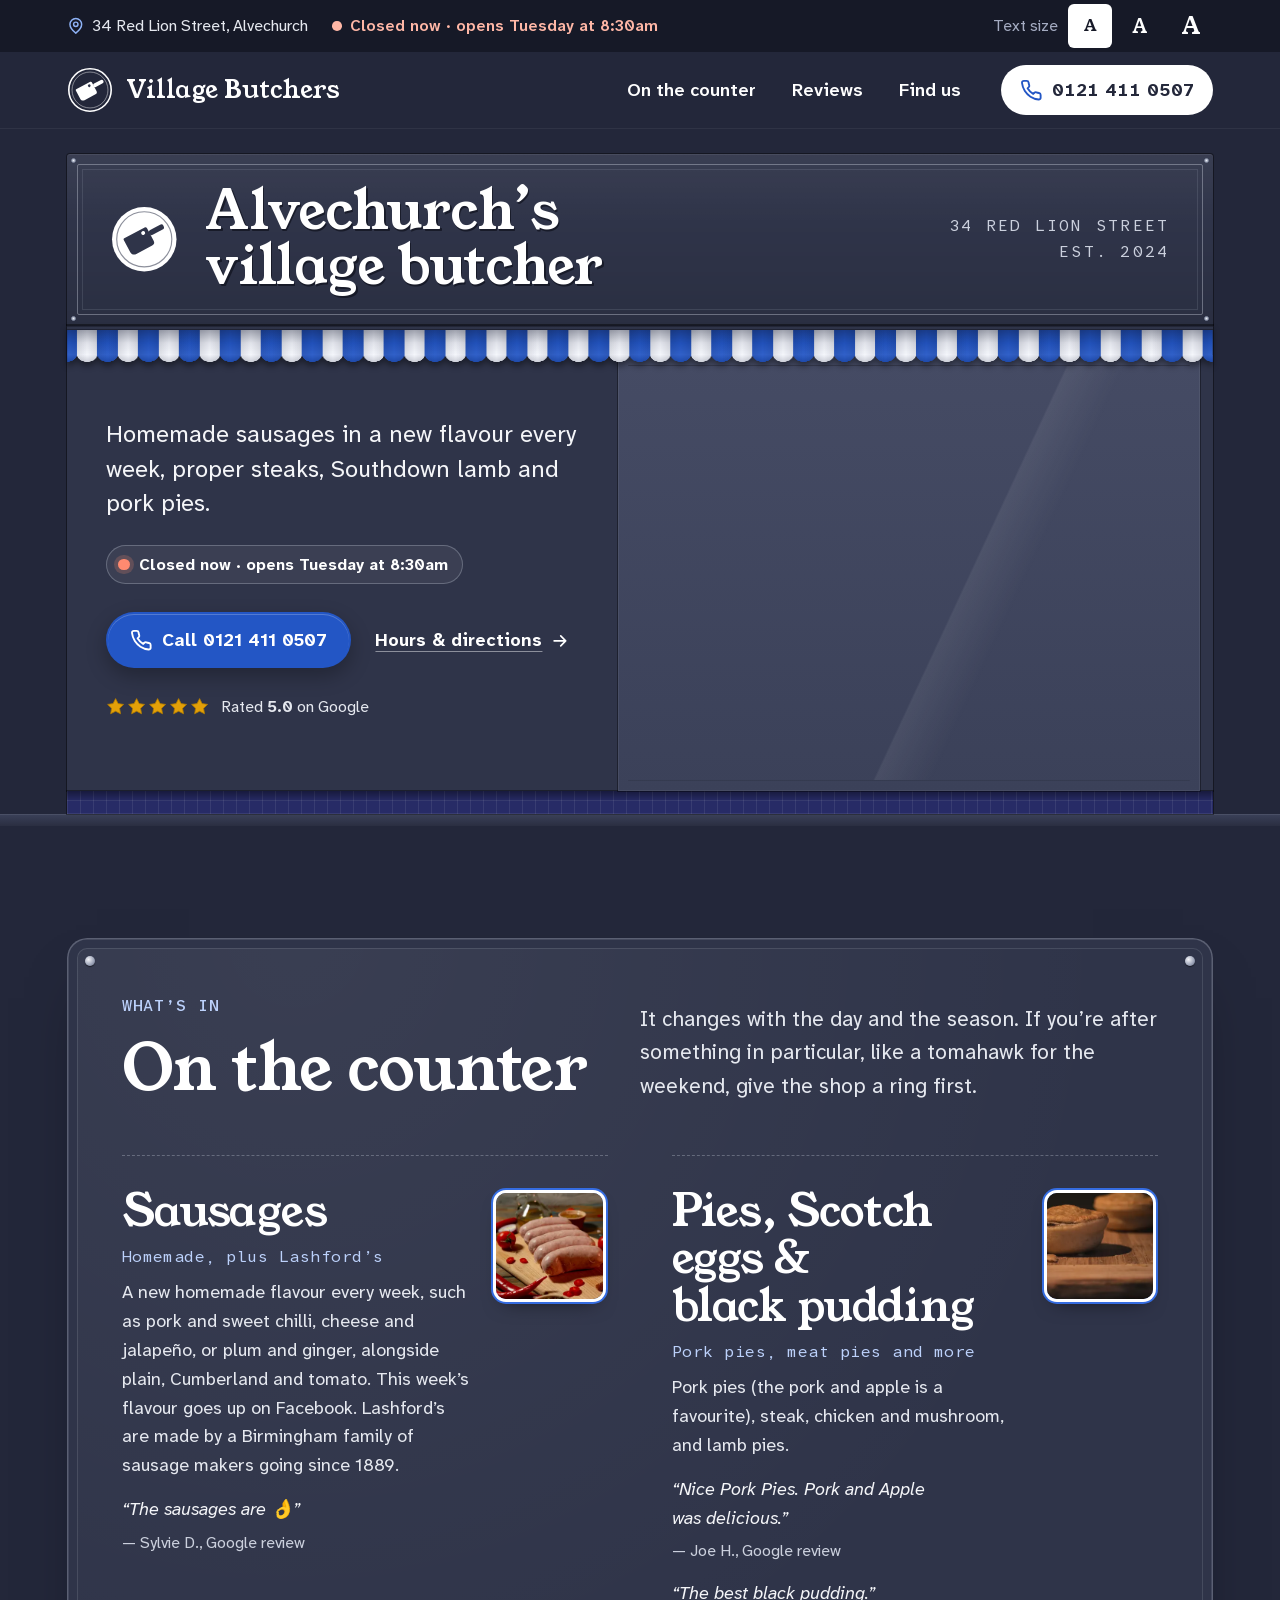
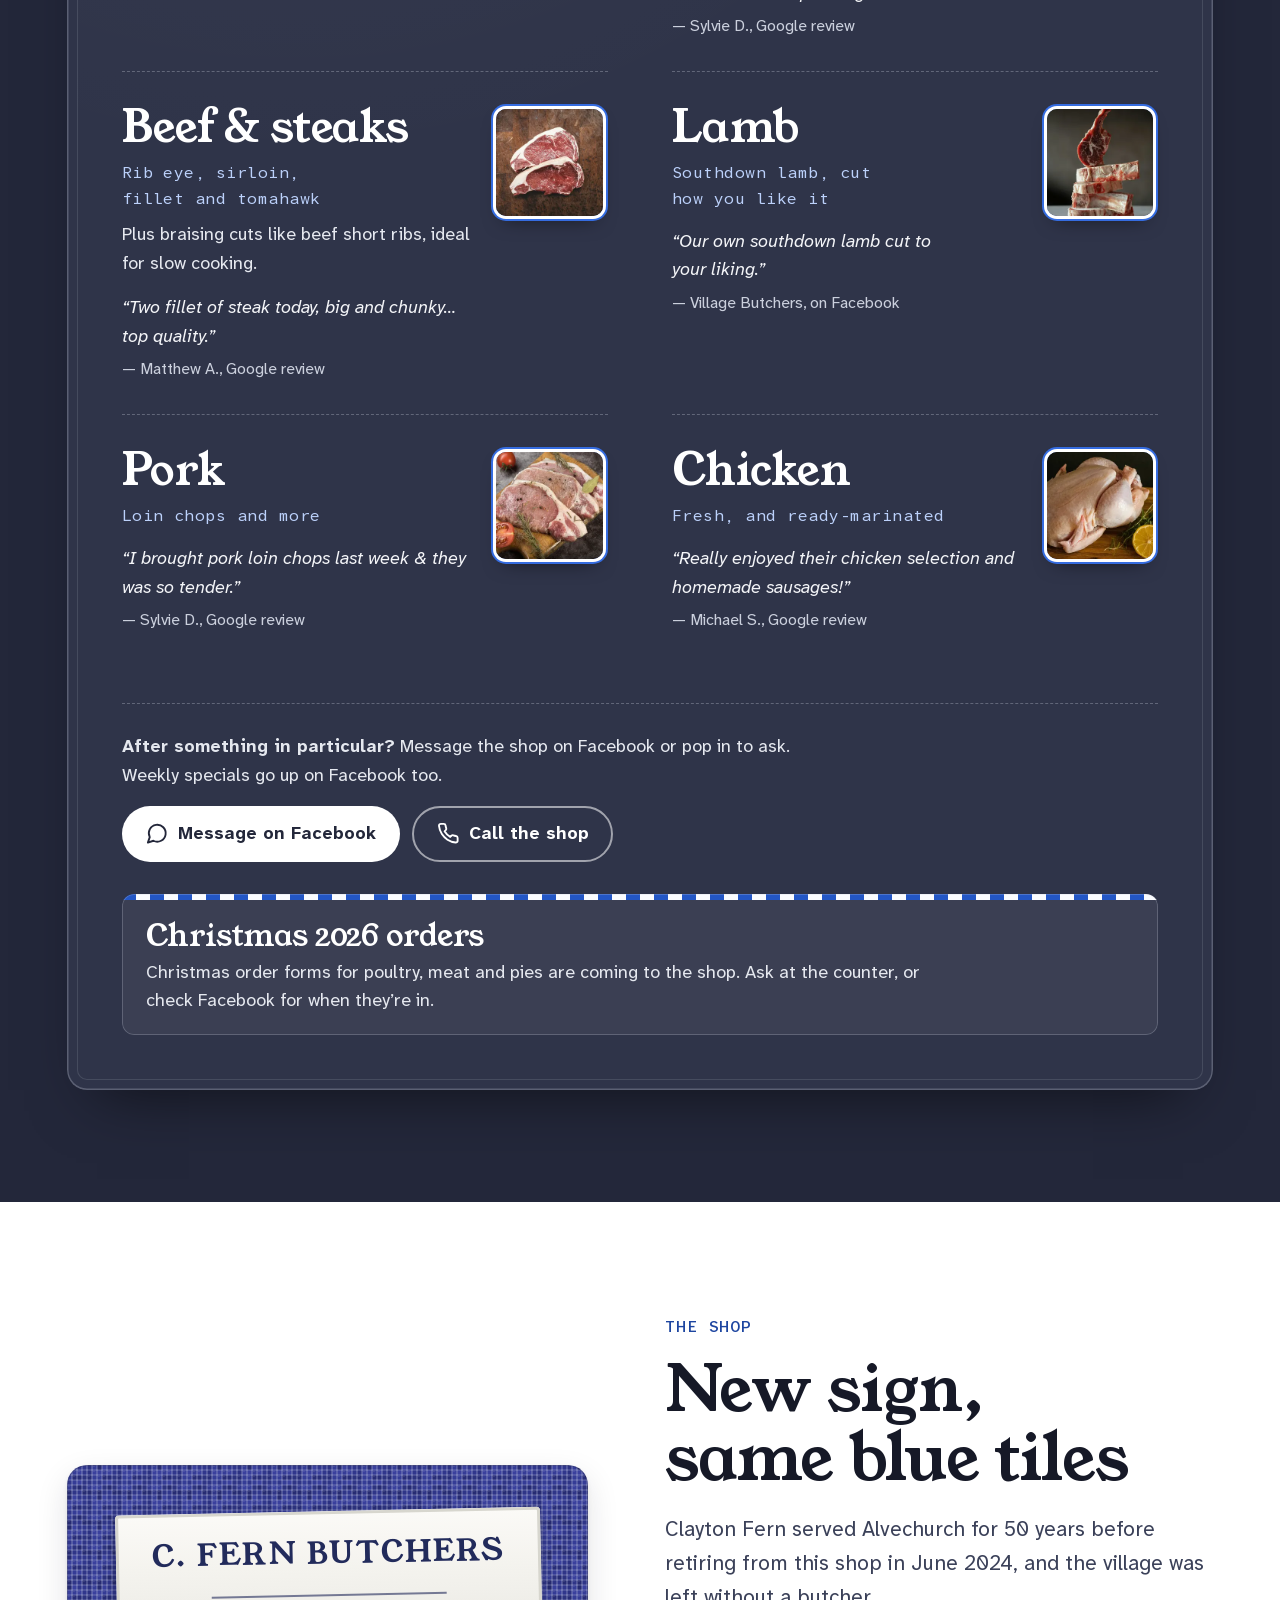
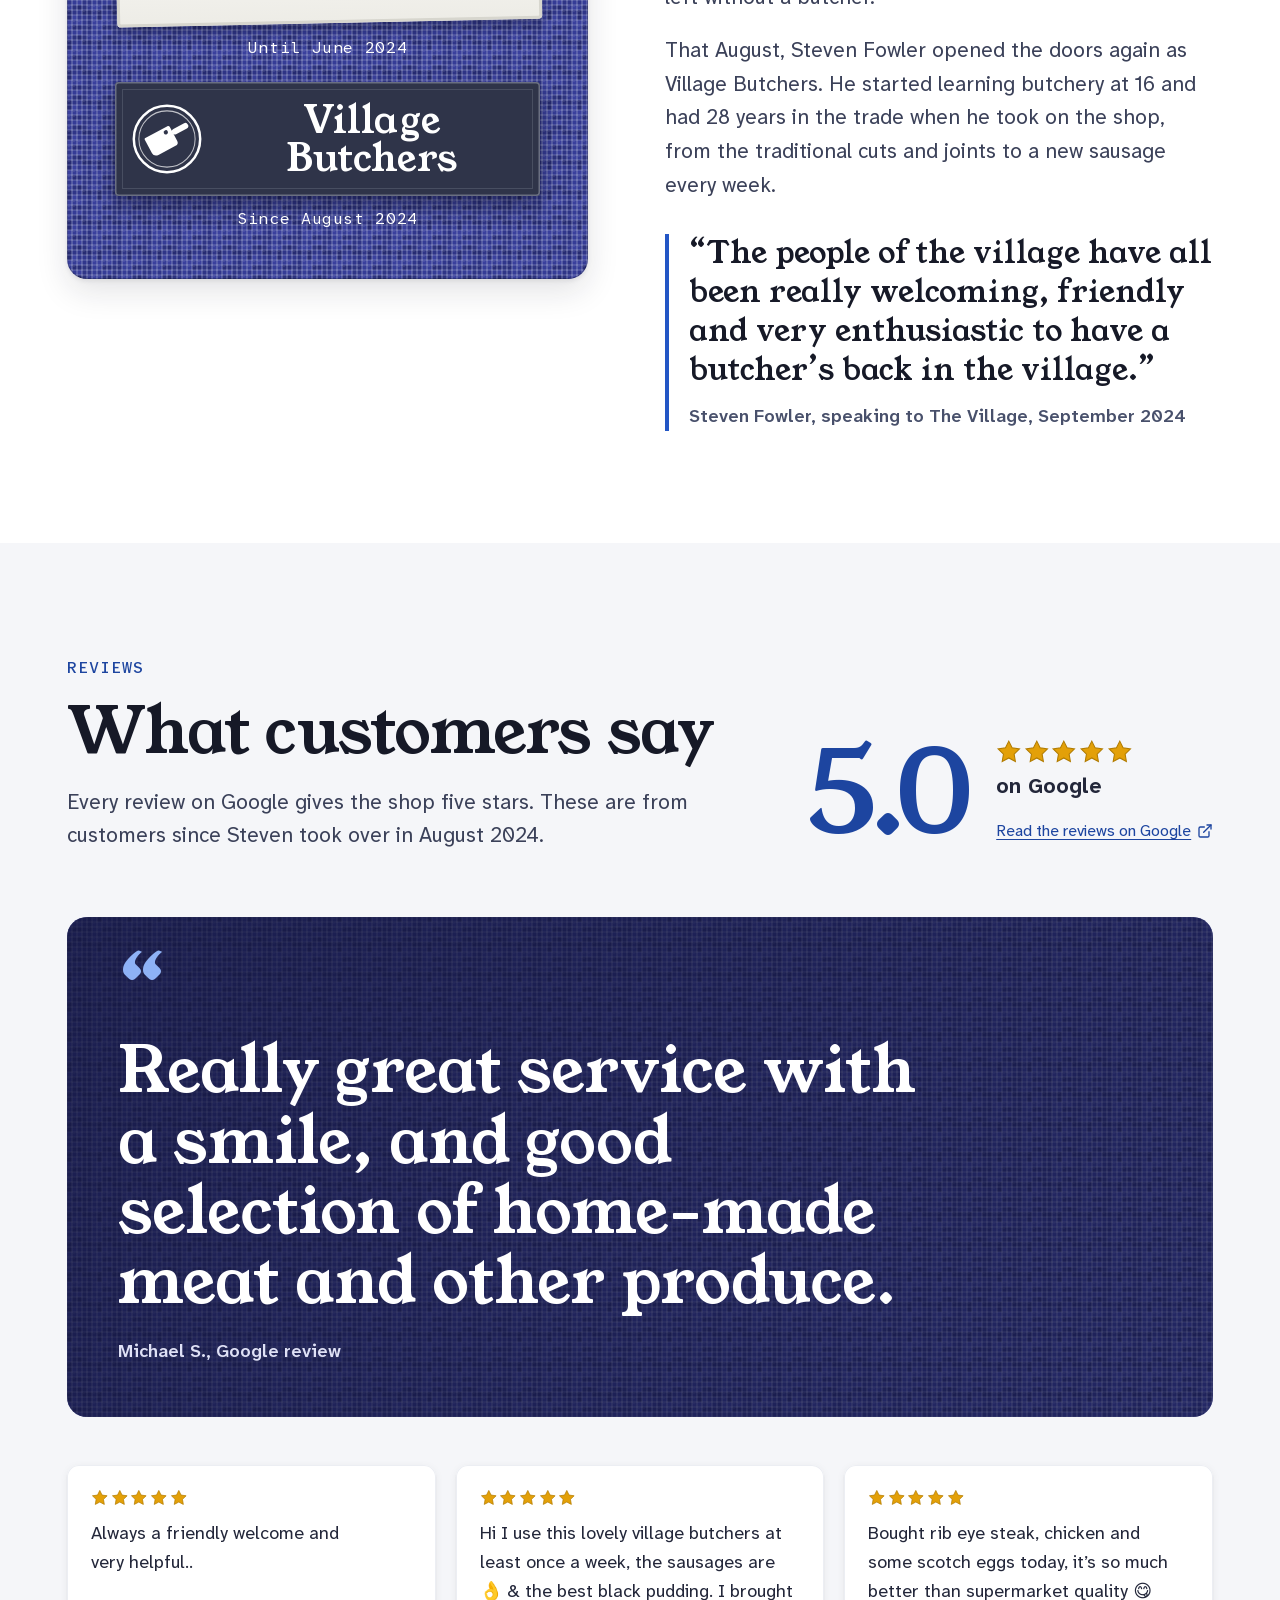
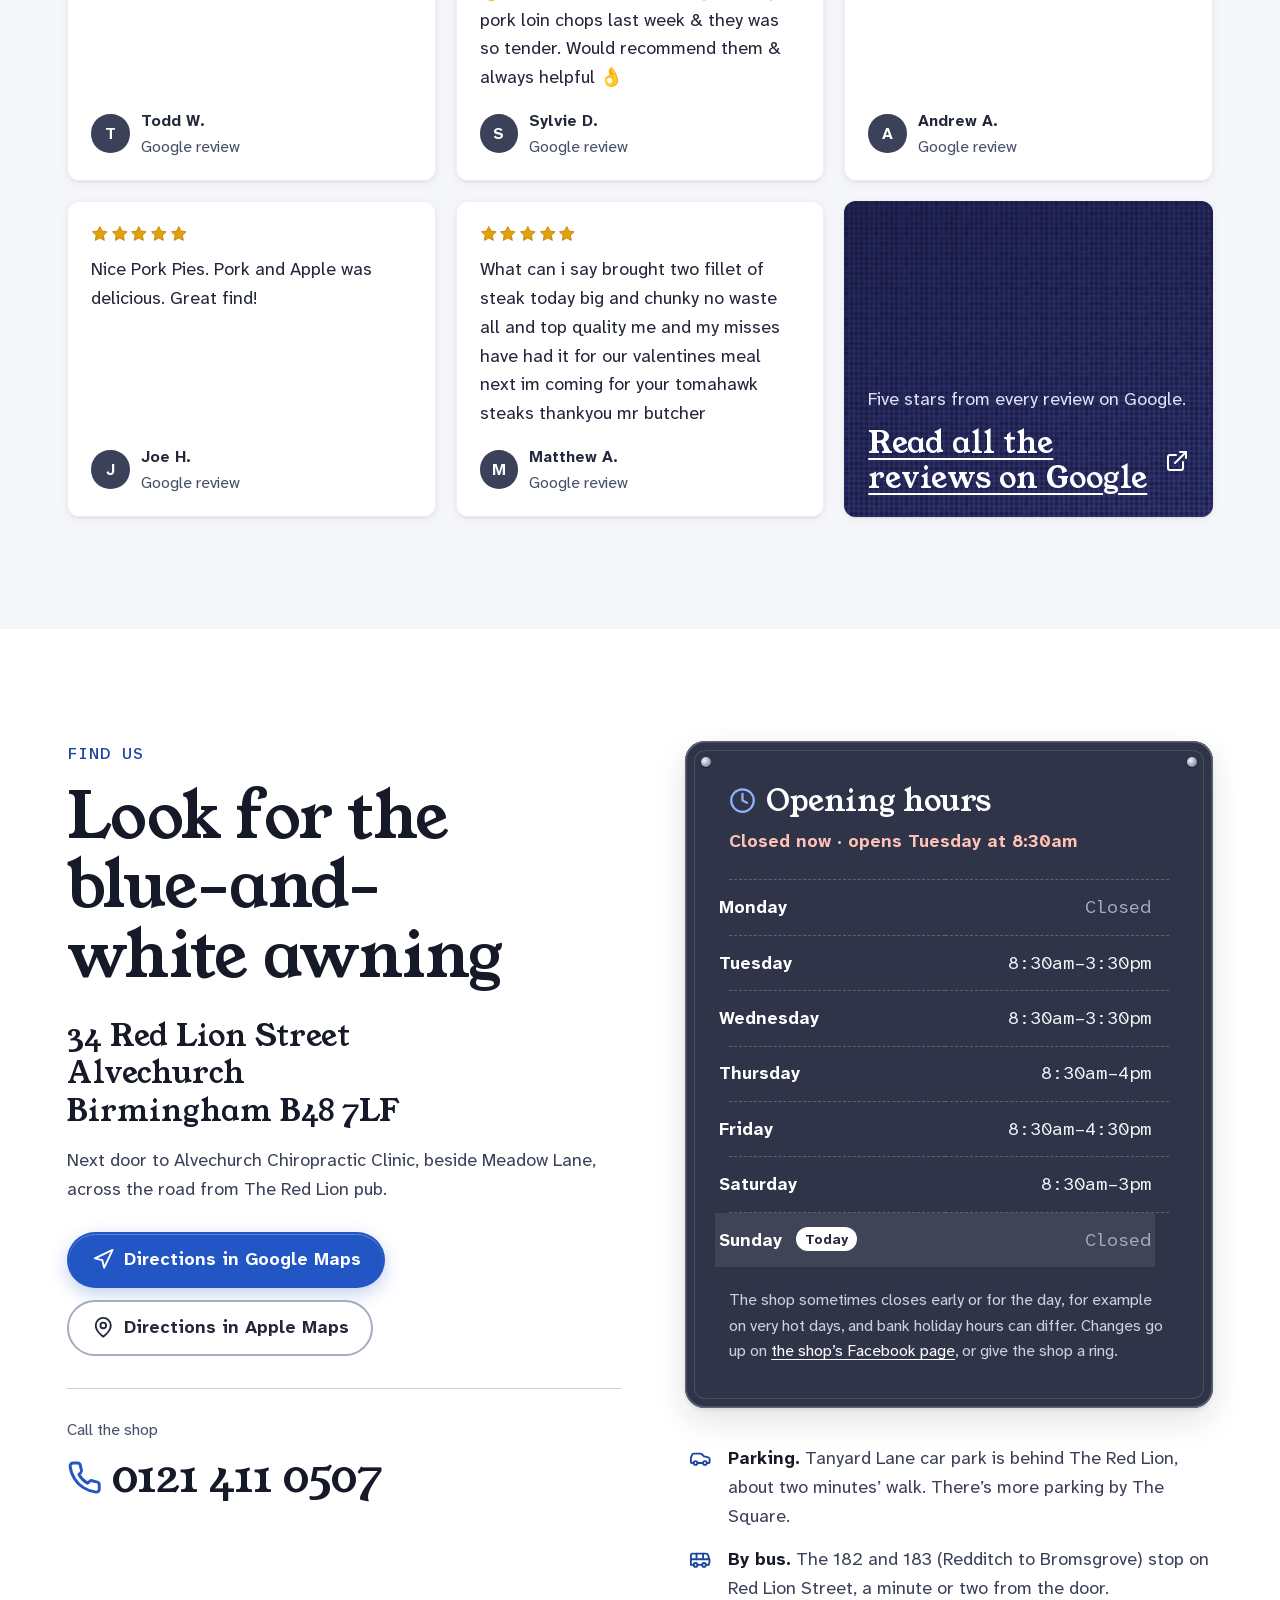
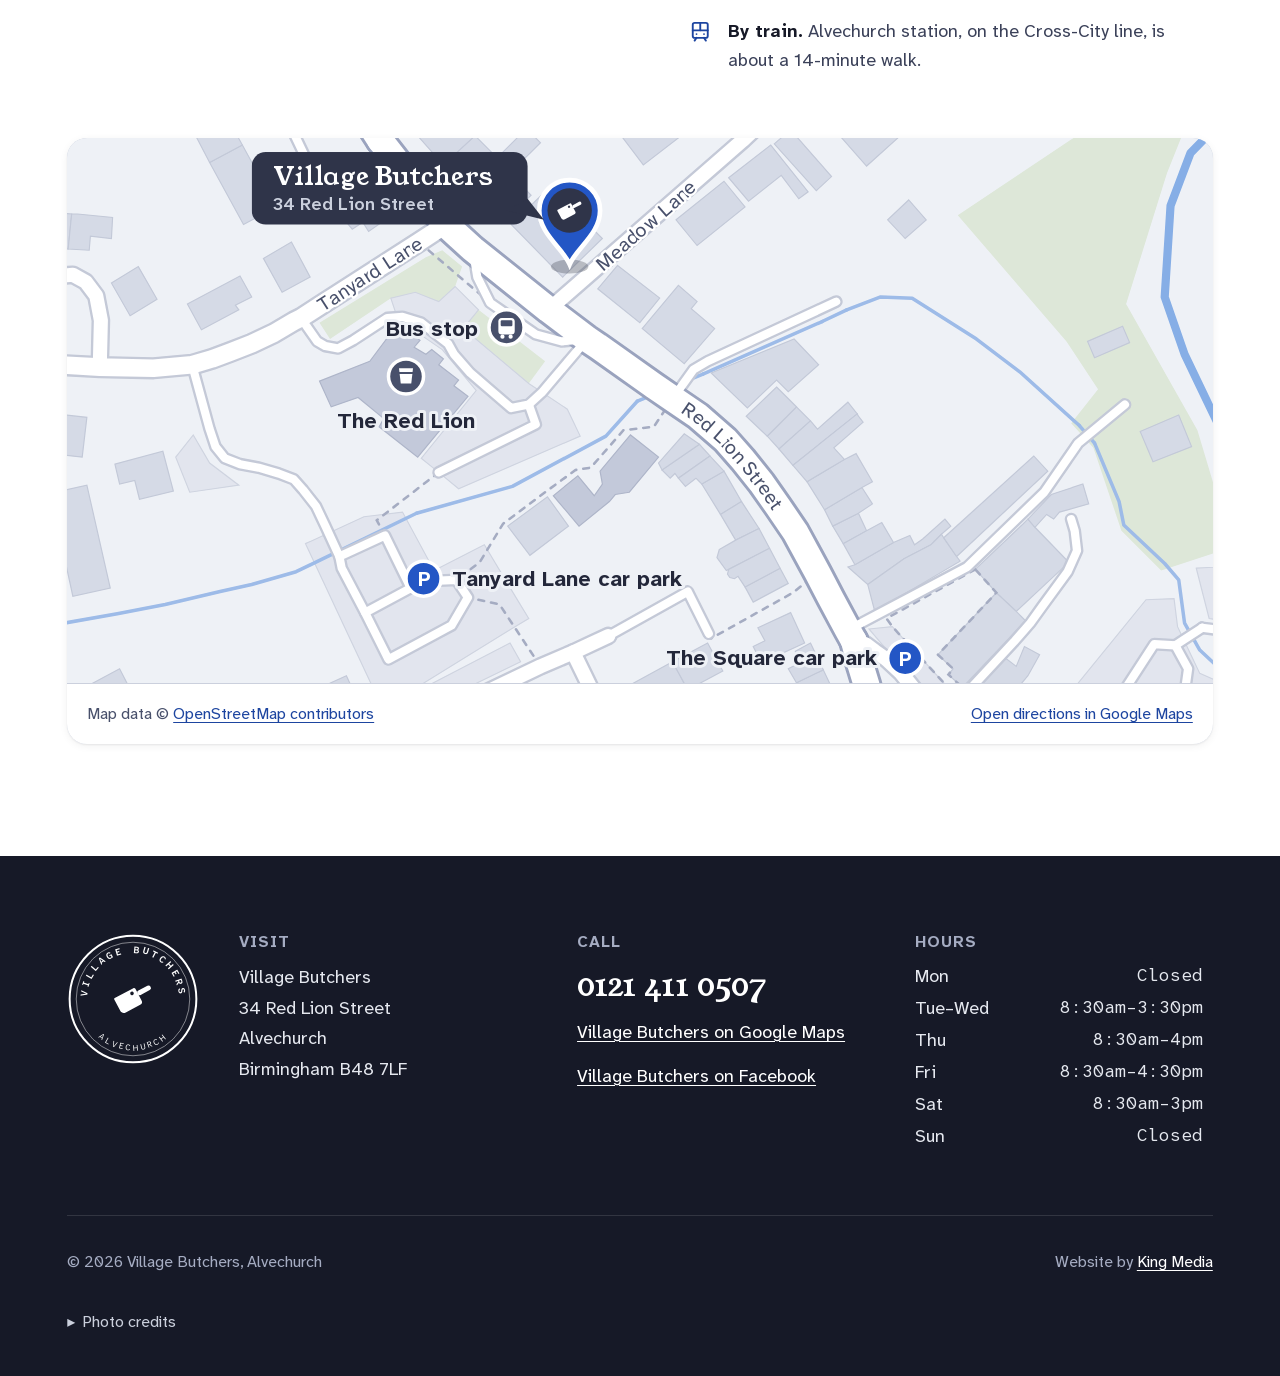
==== commit b9059006: "Add Vercel headers and absolute social preview image - vercel.json: security headers matching .htacc" ====
--- a/index.html
+++ b/index.html
@@ -7,13 +7,14 @@
   <meta name="description" content="Village Butchers, 34 Red Lion Street, Alvechurch. Call 0121 411 0507. Homemade sausages every week, steaks, Southdown lamb and pork pies. Rated 5.0 on Google.">
   <meta name="theme-color" content="#2f3449">
   <meta name="format-detection" content="telephone=no">
-  <!-- Social previews. When the domain is chosen, add <link rel="canonical"> and og:url, and make og:image an absolute https:// URL. -->
+  <!-- Social previews: these point at the Vercel demo address. When the real domain is chosen, change both URLs and add <link rel="canonical">. -->
+  <meta property="og:url" content="https://village-butcher-omega.vercel.app/">
   <meta property="og:type" content="website">
   <meta property="og:locale" content="en_GB">
   <meta property="og:site_name" content="Village Butchers">
   <meta property="og:title" content="Village Butchers, Alvechurch">
   <meta property="og:description" content="The village butcher on Red Lion Street, Alvechurch. Homemade sausages every week, steaks, Southdown lamb and pork pies.">
-  <meta property="og:image" content="assets/share.jpg">
+  <meta property="og:image" content="https://village-butcher-omega.vercel.app/assets/share.jpg">
   <meta property="og:image:width" content="1200">
   <meta property="og:image:height" content="630">
   <meta property="og:image:alt" content="The Village Butchers sign board above a blue-and-white awning, with rib eye steaks and a cleaver">
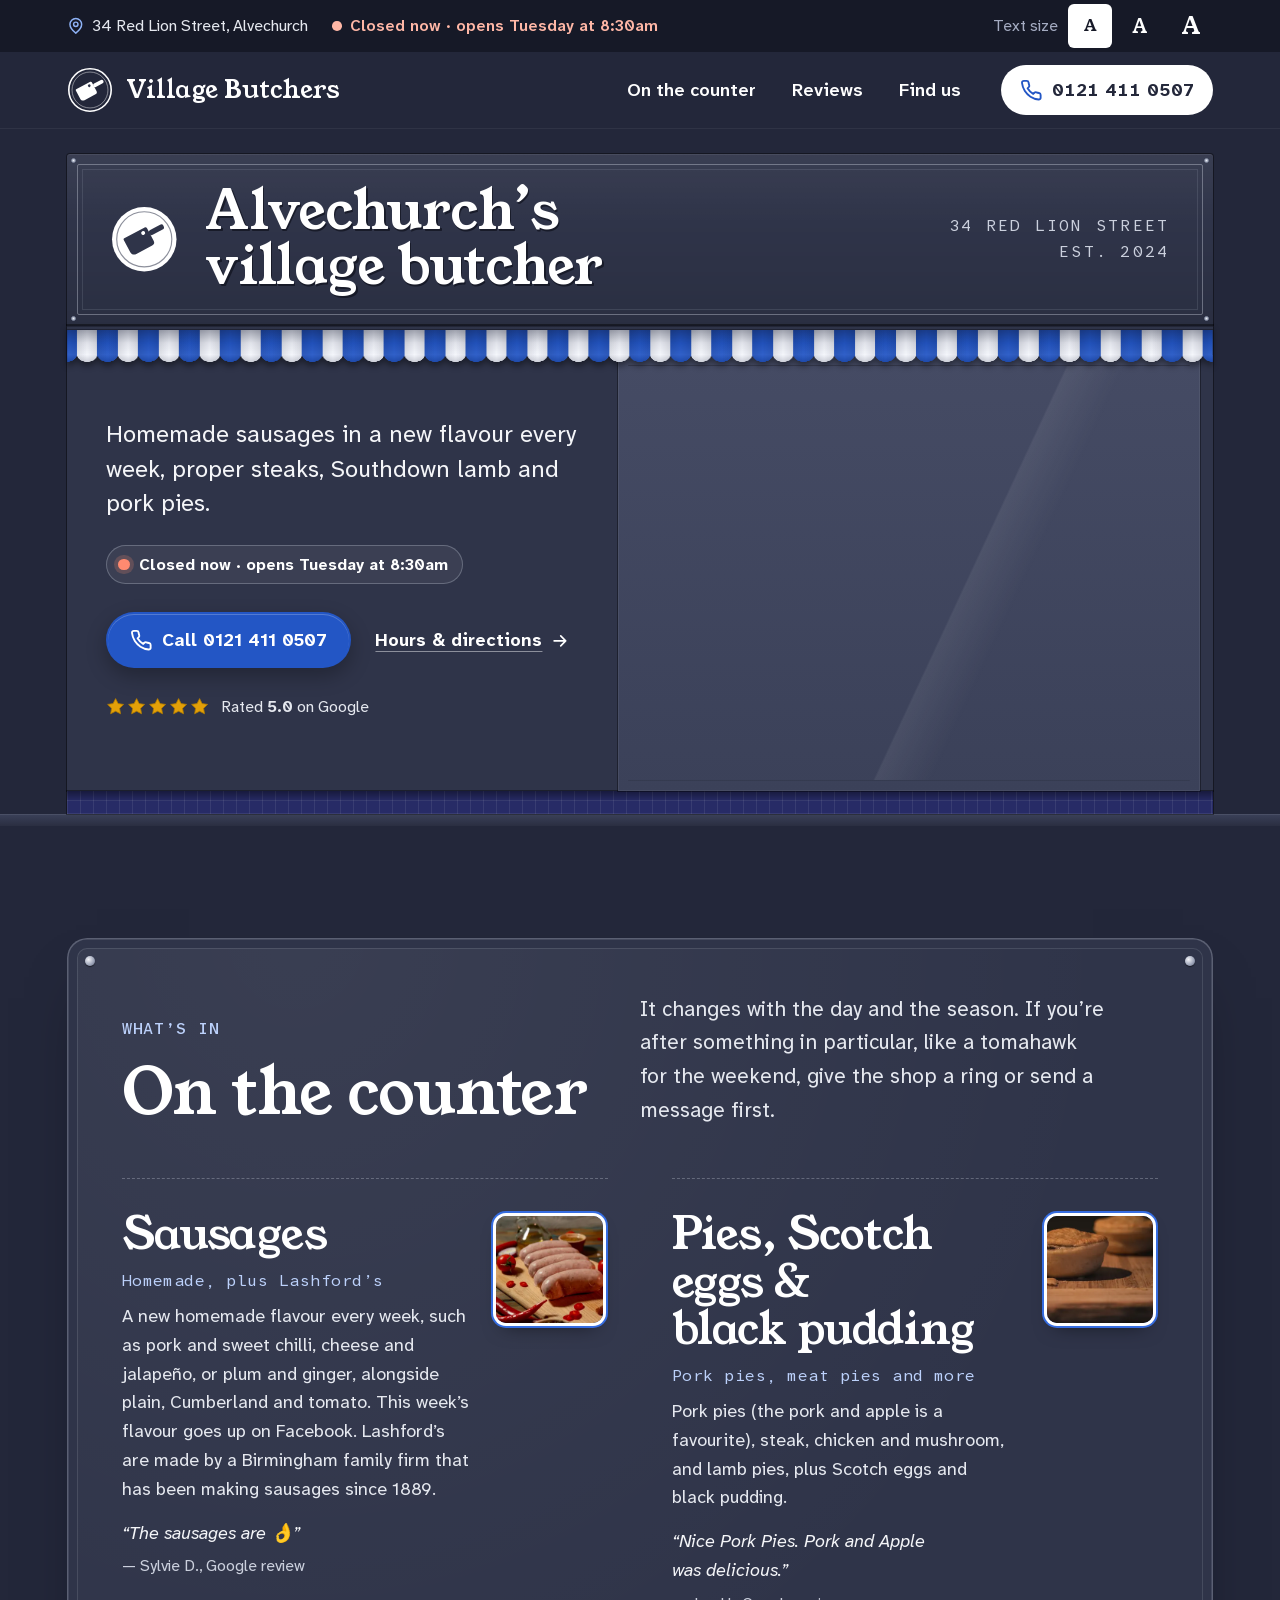
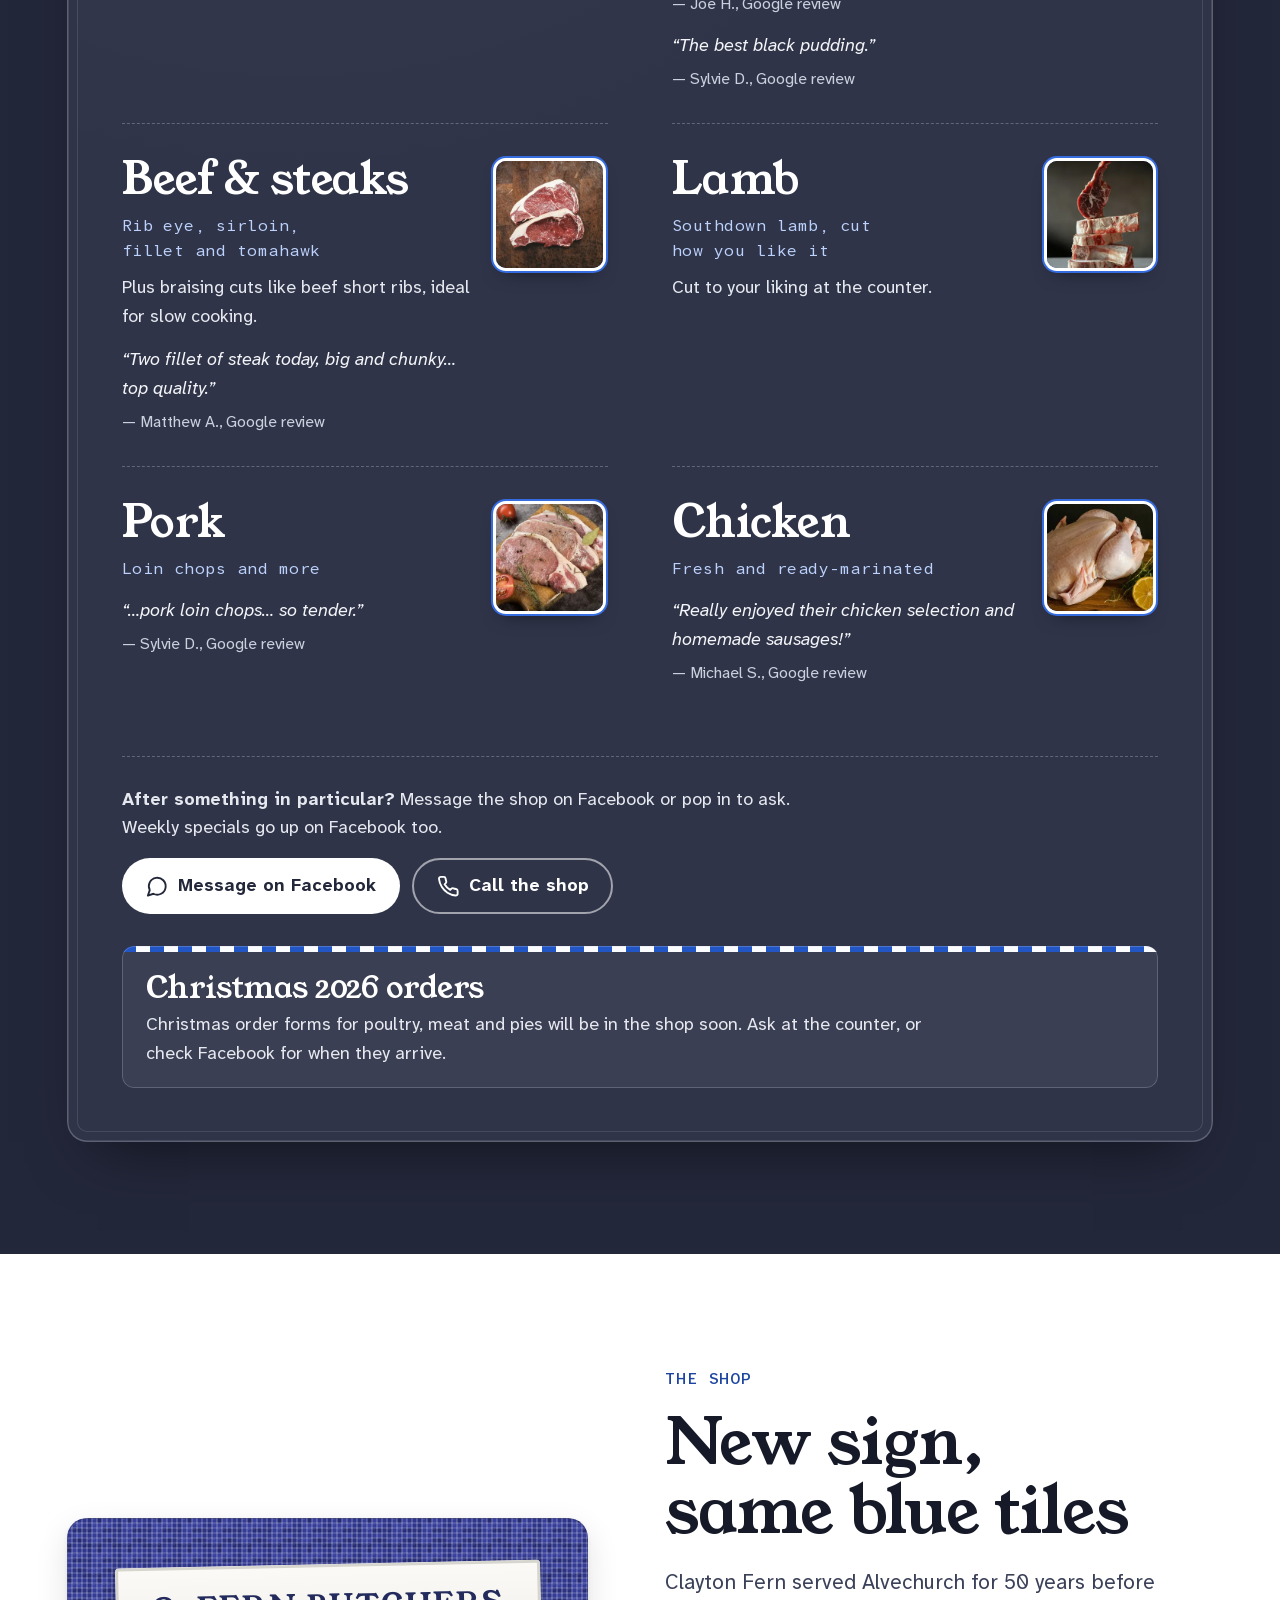
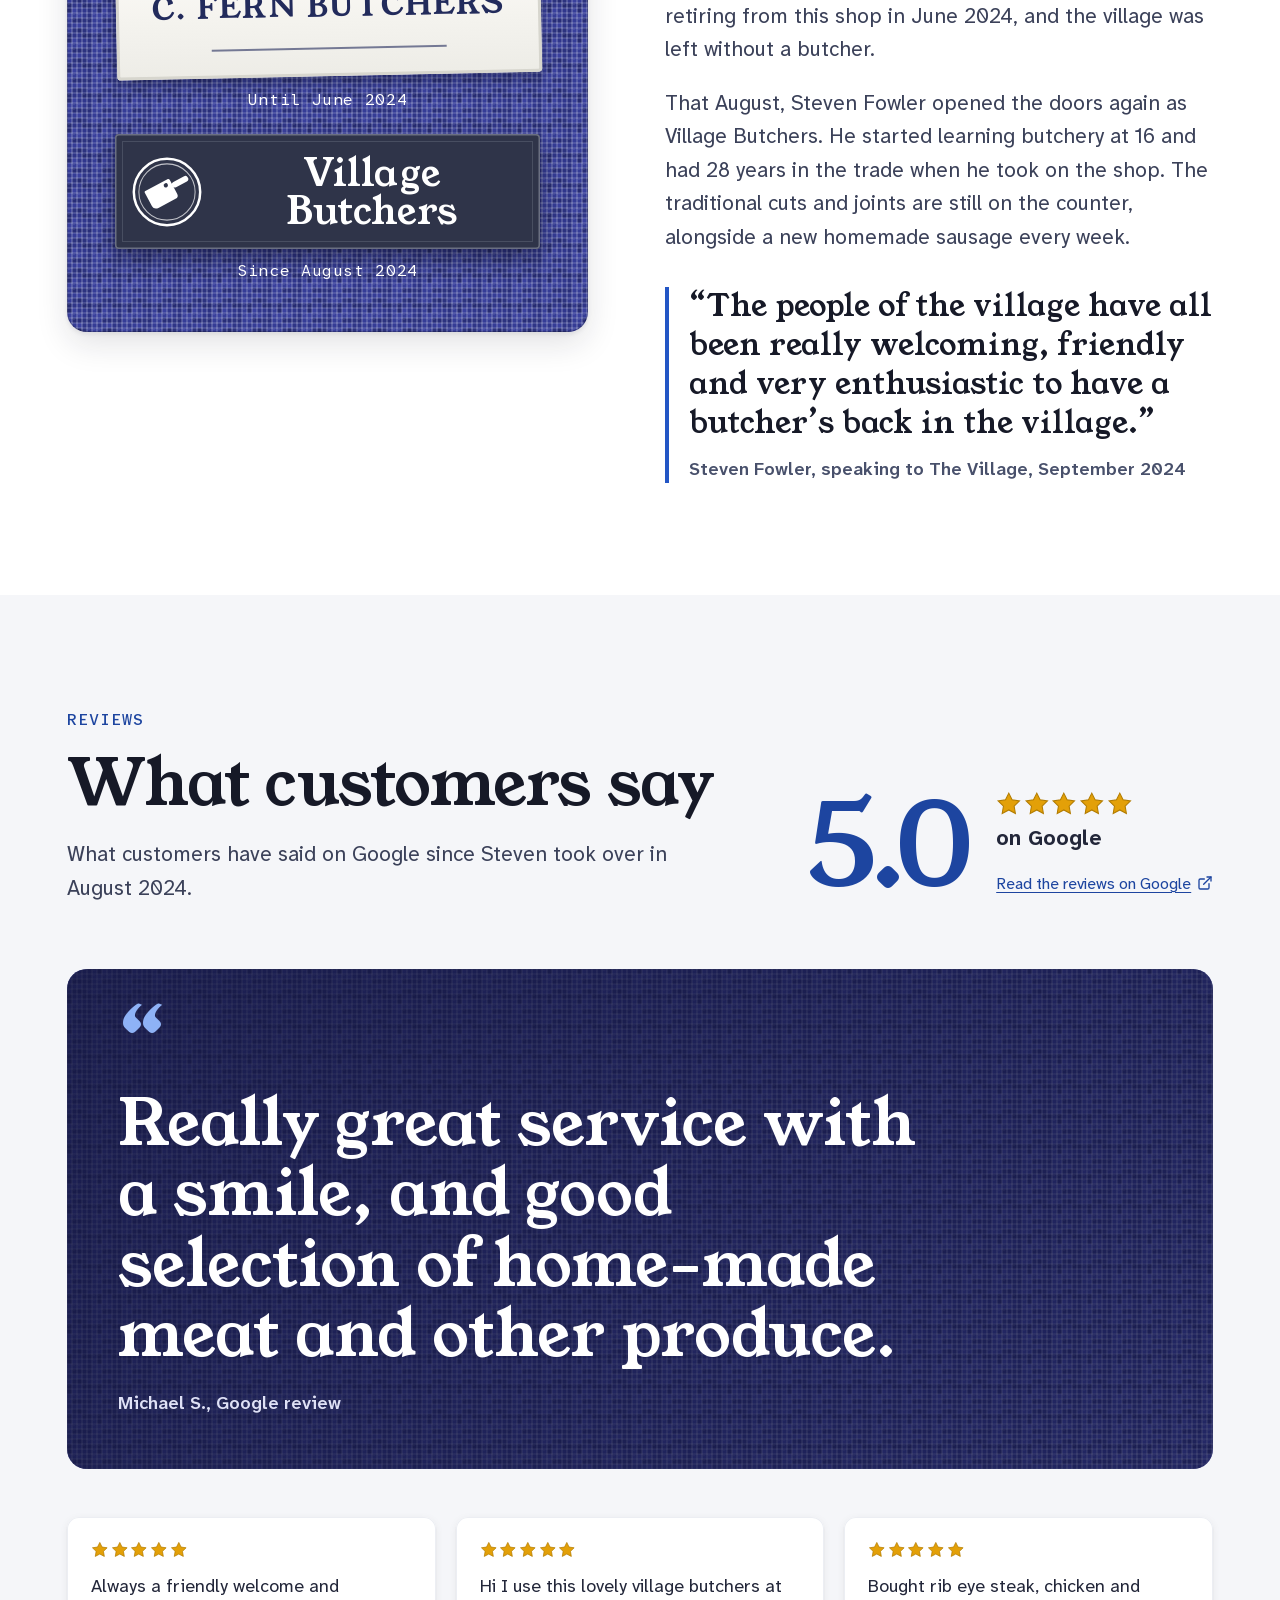
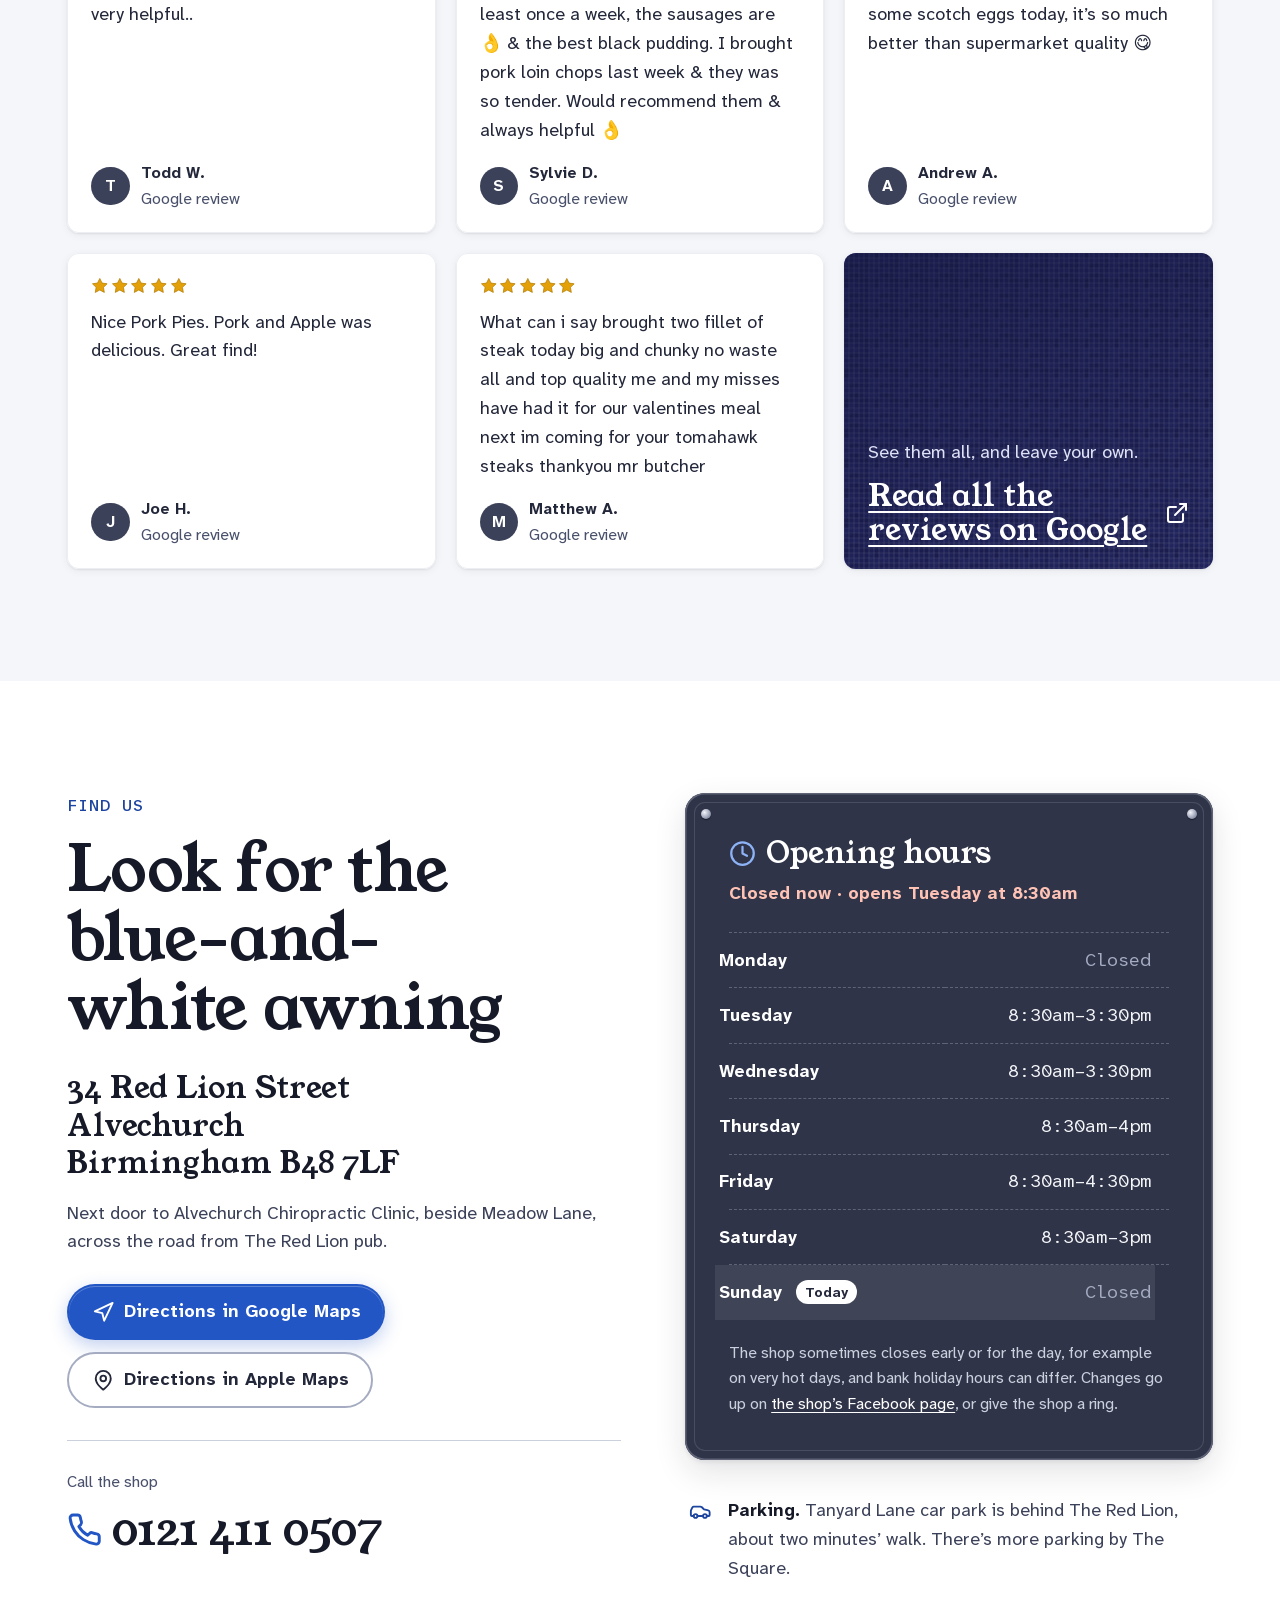
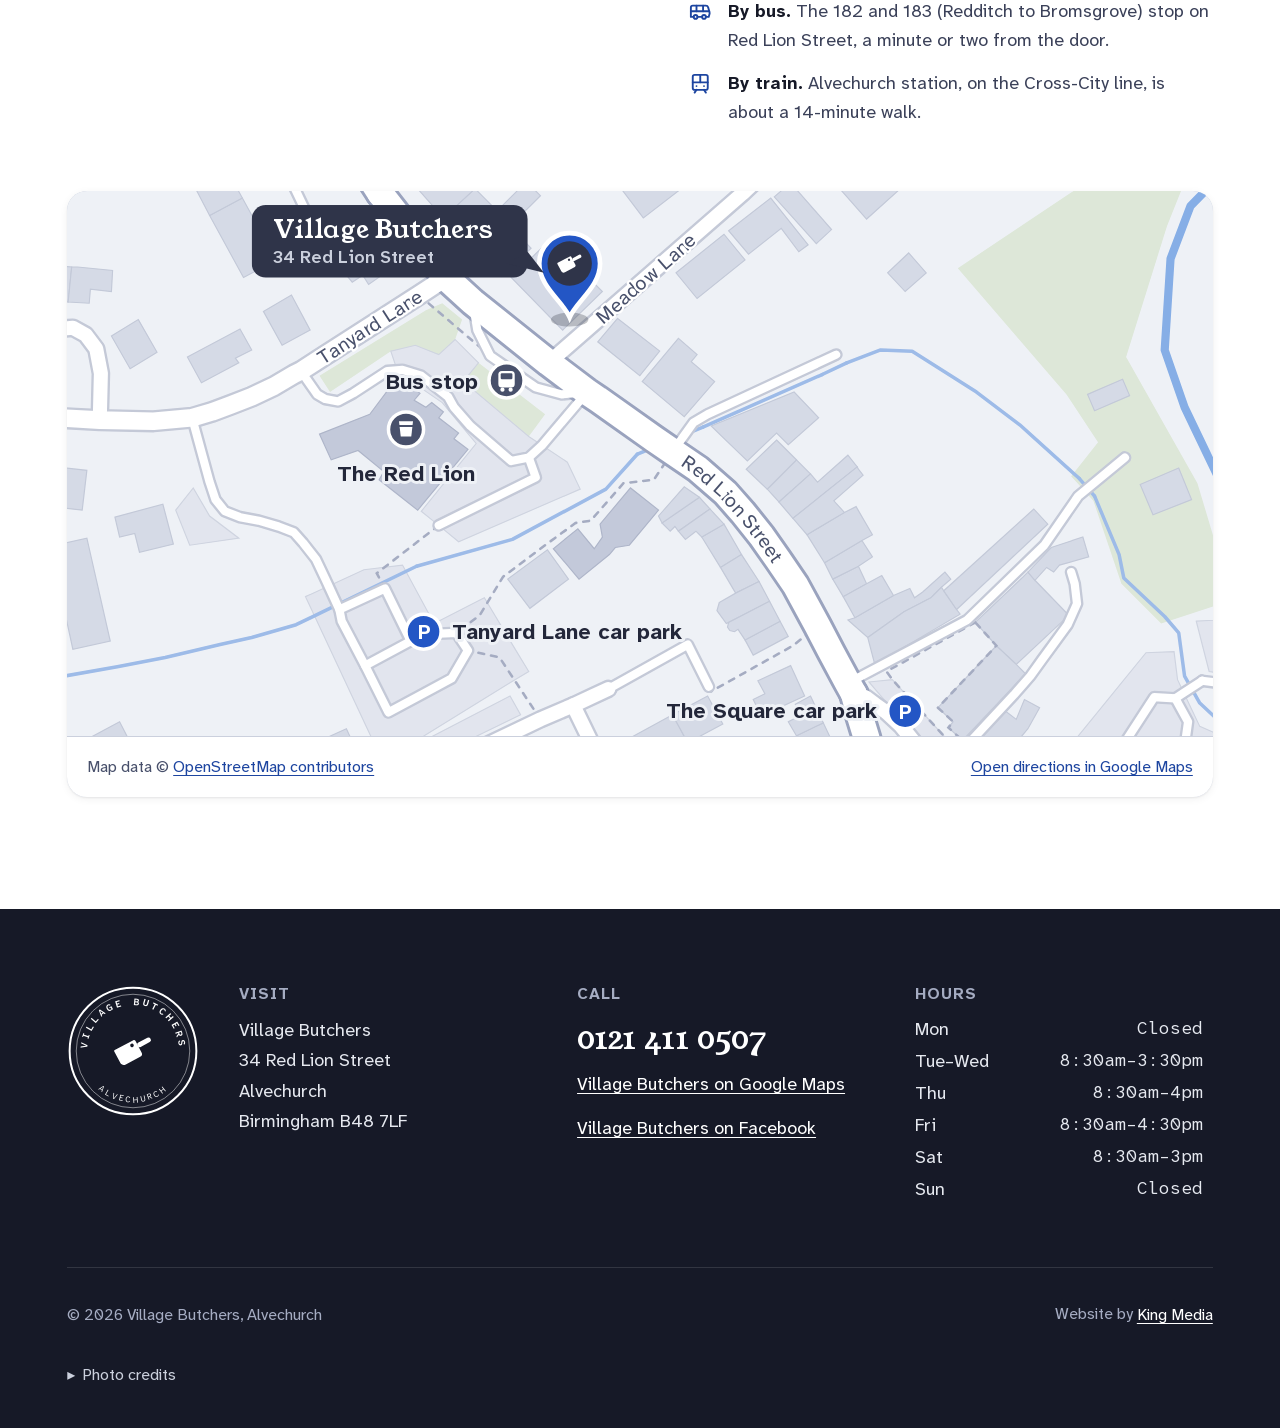
==== commit 272b6594: "Polish before sending the demo to the client - Opening hours plate: more breathing room on phones, t" ====
--- a/index.html
+++ b/index.html
@@ -27,8 +27,8 @@
   <link rel="preload" href="assets/fonts/young-serif-400.woff2" as="font" type="font/woff2" crossorigin>
   <link rel="preload" href="assets/fonts/atkinson-next-var.woff2" as="font" type="font/woff2" crossorigin>
   <link rel="preload" as="image" href="assets/img/hero/c-counter-1400.webp" imagesrcset="assets/img/hero/c-counter-800.webp 800w, assets/img/hero/c-counter-1400.webp 1400w, assets/img/hero/c-counter-1980.webp 1980w" imagesizes="(min-width: 1216px) 580px, 50vw" type="image/webp" media="(min-width: 860px), (orientation: landscape)">
-  <link rel="stylesheet" href="css/style.css?v=3">
-  <link rel="stylesheet" href="css/motion.css?v=1">
+  <link rel="stylesheet" href="css/style.css?v=4">
+  <link rel="stylesheet" href="css/motion.css?v=2">
   <script src="js/prepaint.js?v=2"></script>
   <script type="application/ld+json">
 {
@@ -191,14 +191,14 @@
               <p class="eyebrow">What&rsquo;s in</p>
               <h2 id="counter-title" class="section__title">On the counter</h2>
             </div>
-            <p class="section__lede">It changes with the day and the season. If you&rsquo;re after something in particular, like a tomahawk for the weekend, give the shop a ring first.</p>
+            <p class="section__lede">It changes with the day and the season. If you&rsquo;re after something in particular, like a tomahawk for the weekend, give the shop a ring or send a message first.</p>
           </div>
           <ul class="board__list" data-reveal-group>
           <li class="board__item board__item--photo" data-photo="sausages">
             <div class="board__text">
             <h3 class="board__name">Sausages</h3>
             <p class="board__what">Homemade, plus Lashford&rsquo;s</p>
-            <p class="board__body">A new homemade flavour every week, such as pork and sweet chilli, cheese and jalape&ntilde;o, or plum and ginger, alongside plain, Cumberland and tomato. This week&rsquo;s flavour goes up on Facebook. Lashford&rsquo;s are made by a Birmingham family of sausage makers going since 1889.</p>
+            <p class="board__body">A new homemade flavour every week, such as pork and sweet chilli, cheese and jalape&ntilde;o, or plum and ginger, alongside plain, Cumberland and tomato. This week&rsquo;s flavour goes up on Facebook. Lashford&rsquo;s are made by a Birmingham family firm that has been making sausages since 1889.</p>
             <figure class="board__quote">
               <blockquote><p>&ldquo;The sausages are 👌&rdquo;</p></blockquote>
               <figcaption>Sylvie D., Google review</figcaption>
@@ -210,7 +210,7 @@
             <div class="board__text">
             <h3 class="board__name">Pies, Scotch eggs &amp; black pudding</h3>
             <p class="board__what">Pork pies, meat pies and more</p>
-            <p class="board__body">Pork pies (the pork and apple is a favourite), steak, chicken and mushroom, and lamb pies.</p>
+            <p class="board__body">Pork pies (the pork and apple is a favourite), steak, chicken and mushroom, and lamb pies, plus Scotch eggs and black pudding.</p>
             <figure class="board__quote">
               <blockquote><p>&ldquo;Nice Pork Pies. Pork and Apple was delicious.&rdquo;</p></blockquote>
               <figcaption>Joe H., Google review</figcaption>
@@ -238,10 +238,7 @@
             <div class="board__text">
             <h3 class="board__name">Lamb</h3>
             <p class="board__what">Southdown lamb, cut how you like it</p>
-            <figure class="board__quote">
-              <blockquote><p>&ldquo;Our own southdown lamb cut to your liking.&rdquo;</p></blockquote>
-              <figcaption>Village Butchers, on Facebook</figcaption>
-            </figure>
+            <p class="board__body">Cut to your liking at the counter.</p>
             </div>
             <picture class="board__photo"><source type="image/webp" srcset="assets/img/board-lamb-280.webp 280w, assets/img/board-lamb-560.webp 560w" sizes="(min-width: 1000px) 150px, (min-width: 600px) 24vw, 84px"><img src="assets/img/board-lamb-280.jpg" srcset="assets/img/board-lamb-280.jpg 280w, assets/img/board-lamb-560.jpg 560w" sizes="(min-width: 1000px) 150px, (min-width: 600px) 24vw, 84px" width="280" height="280" alt="" loading="lazy" decoding="async"></picture>
           </li>
@@ -250,7 +247,7 @@
             <h3 class="board__name">Pork</h3>
             <p class="board__what">Loin chops and more</p>
             <figure class="board__quote">
-              <blockquote><p>&ldquo;I brought pork loin chops last week &amp; they was so tender.&rdquo;</p></blockquote>
+              <blockquote><p>&ldquo;&hellip;pork loin chops&hellip; so tender.&rdquo;</p></blockquote>
               <figcaption>Sylvie D., Google review</figcaption>
             </figure>
             </div>
@@ -259,7 +256,7 @@
           <li class="board__item board__item--photo" data-photo="chicken">
             <div class="board__text">
             <h3 class="board__name">Chicken</h3>
-            <p class="board__what">Fresh, and ready-marinated</p>
+            <p class="board__what">Fresh and ready-marinated</p>
             <figure class="board__quote">
               <blockquote><p>&ldquo;Really enjoyed their chicken selection and homemade sausages!&rdquo;</p></blockquote>
               <figcaption>Michael S., Google review</figcaption>
@@ -277,7 +274,7 @@
           </div>
           <aside class="xmas" aria-labelledby="xmas-title" data-show-until="2026-12-24" data-reveal>
             <h3 id="xmas-title" class="xmas__title">Christmas 2026 orders</h3>
-            <p>Christmas order forms for poultry, meat and pies are coming to the shop. Ask at the counter, or check Facebook for when they&rsquo;re in.</p>
+            <p>Christmas order forms for poultry, meat and pies will be in the shop soon. Ask at the counter, or check Facebook for when they arrive.</p>
           </aside>
         </div>
       </div>
@@ -302,7 +299,7 @@
           <p class="eyebrow">The shop</p>
           <h2 id="story-title" class="section__title">New sign, same blue&nbsp;tiles</h2>
           <p class="story__text">Clayton Fern served Alvechurch for 50 years before retiring from this shop in June 2024, and the village was left without a butcher.</p>
-          <p class="story__text">That August, Steven Fowler opened the doors again as Village Butchers. He started learning butchery at 16 and had 28 years in the trade when he took on the shop, from the traditional cuts and joints to a new sausage every week.</p>
+          <p class="story__text">That August, Steven Fowler opened the doors again as Village Butchers. He started learning butchery at 16 and had 28 years in the trade when he took on the shop. The traditional cuts and joints are still on the counter, alongside a new homemade sausage every week.</p>
           <figure class="story__quote">
             <blockquote><p>&ldquo;The people of the village have all been really welcoming, friendly and very enthusiastic to have a butcher&rsquo;s back in the village.&rdquo;</p></blockquote>
             <figcaption>Steven Fowler, speaking to The Village, September 2024</figcaption>
@@ -318,7 +315,7 @@
           <div>
             <p class="eyebrow">Reviews</p>
             <h2 id="reviews-title" class="section__title">What customers say</h2>
-            <p class="reviews__intro">Every review on Google gives the shop five stars. These are from customers since Steven took over in August 2024.</p>
+            <p class="reviews__intro">What customers have said on Google since Steven took over in August 2024.</p>
           </div>
           <div class="score">
             <p class="score__num" aria-hidden="true" data-count>5.0</p>
@@ -372,7 +369,7 @@
             </figure>
           </li>
           <li class="review review--cta">
-            <p>Five stars from every review on Google.</p>
+            <p>See them all, and leave your own.</p>
             <a href="https://www.google.com/maps/search/?api=1&amp;query=Village%20Butchers%2C%2034%20Red%20Lion%20St%2C%20Alvechurch%2C%20B48%207LF" target="_blank" rel="noopener">Read all the reviews on Google <svg class="icon" aria-hidden="true" viewBox="0 0 24 24"><path d="M15 3h6v6"/><path d="M10 14 21 3"/><path d="M18 13v6a2 2 0 0 1-2 2H5a2 2 0 0 1-2-2V8a2 2 0 0 1 2-2h6"/></svg><span class="visually-hidden"> (opens in a new tab)</span></a>
           </li>
         </ul>
@@ -436,11 +433,11 @@
 <g class="map__street" font-size="17" fill="#48506b" text-anchor="middle"><text dy="6" paint-order="stroke" stroke="#ffffff" stroke-width="4" stroke-linejoin="round"><textPath href="#lbl0" startOffset="50%">Red Lion Street</textPath></text><text dy="6" paint-order="stroke" stroke="#ffffff" stroke-width="4" stroke-linejoin="round"><textPath href="#lbl1" startOffset="50%">Meadow Lane</textPath></text><text dy="6" paint-order="stroke" stroke="#ffffff" stroke-width="4" stroke-linejoin="round"><textPath href="#lbl2" startOffset="50%">Tanyard Lane</textPath></text></g>
 <g class="map__poi" transform="translate(660 430)"><circle r="15" fill="#48506b" stroke="#fff" stroke-width="3"/><path d="M-6 -7h12l-1.5 13h-9z" fill="#fff"/><path d="M-6 -3h12" stroke="#48506b" stroke-width="1.6"/></g>
 <g class="map__poi" transform="translate(675 603)"><circle r="15" fill="#2356c5" stroke="#fff" stroke-width="3"/><text y="6.5" text-anchor="middle" font-size="18" font-weight="700" fill="#fff">P</text></g>
-<g class="map__poi" transform="translate(1087 671)"><circle r="15" fill="#2356c5" stroke="#fff" stroke-width="3"/><text y="6.5" text-anchor="middle" font-size="18" font-weight="700" fill="#fff">P</text></g>
+<g class="map__poi map__far" transform="translate(1087 671)"><circle r="15" fill="#2356c5" stroke="#fff" stroke-width="3"/><text y="6.5" text-anchor="middle" font-size="18" font-weight="700" fill="#fff">P</text></g>
 <g class="map__poi" transform="translate(746 388)"><circle r="15" fill="#48506b" stroke="#fff" stroke-width="3"/><rect x="-7" y="-8" width="14" height="14" rx="3" fill="#fff"/><rect x="-5" y="-6" width="10" height="5" rx="1" fill="#48506b"/><circle cx="-3.5" cy="8" r="1.8" fill="#fff"/><circle cx="3.5" cy="8" r="1.8" fill="#fff"/></g>
 <text class="map__label" x="660" y="474" font-size="19" font-weight="700" fill="#23273a" text-anchor="middle" paint-order="stroke" stroke="#eef1f6" stroke-width="5" stroke-linejoin="round">The Red Lion</text>
 <text class="map__label" x="699" y="609" font-size="19" font-weight="700" fill="#23273a" text-anchor="start" paint-order="stroke" stroke="#eef1f6" stroke-width="5" stroke-linejoin="round">Tanyard Lane car park</text>
-<text class="map__label" x="1063" y="677" font-size="19" font-weight="700" fill="#23273a" text-anchor="end" paint-order="stroke" stroke="#eef1f6" stroke-width="5" stroke-linejoin="round">The Square car park</text>
+<text class="map__label map__far" x="1063" y="677" font-size="19" font-weight="700" fill="#23273a" text-anchor="end" paint-order="stroke" stroke="#eef1f6" stroke-width="5" stroke-linejoin="round">The Square car park</text>
 <text class="map__label" x="722" y="395" font-size="19" font-weight="700" fill="#23273a" text-anchor="end" paint-order="stroke" stroke="#eef1f6" stroke-width="5" stroke-linejoin="round">Bus stop</text>
 <g class="map__shop" transform="translate(800 334)">
   <ellipse class="map__shadow" cx="0" cy="2" rx="16" ry="6" fill="#161927" opacity=".25"/>
--- a/css/style.css
+++ b/css/style.css
@@ -714,11 +714,15 @@
 .hours__today { display: inline-block; margin-left: .5rem; padding: .05rem .55rem; border-radius: 999px; background: #fff; color: var(--slate-900); font-size: .875rem; font-weight: 700; vertical-align: .1em; }
 html[data-text="xl"] .hours td { white-space: normal; }
 @media (max-width: 479px) {
-  .plate { padding-inline: 1.1rem; }
-  .hours th, .hours td { padding-inline: 0; }
+  .plate { padding-inline: 1.5rem; }
+  .hours th, .hours td { padding-inline: .4rem; }
   .hours__today { display: block; width: fit-content; margin: .3rem 0 0; }
 }
-@media (max-width: 374px) { html[data-text] .hours td { white-space: normal; } }
+@media (max-width: 374px) {
+  .plate { padding-inline: 1.15rem; }
+  .hours th, .hours td { padding-inline: .15rem; }
+  html[data-text] .hours td { white-space: normal; }
+}
 .plate__note { margin-top: 1.25rem; font-size: var(--step--1); color: var(--slate-200); }
 
 /* Map */
@@ -732,6 +736,7 @@
   .map__svg .map__label { font-size: 27px; }
   .map__svg .map__street { font-size: 22px; }
   .map__svg .map__shop text:not(.map__shopname) { font-size: 19px; }
+  .map__svg .map__far { display: none; }
 }
 .map figcaption { padding: .5rem 1.25rem; background: #fff; font-size: var(--step--1); color: var(--ink-muted); display: flex; flex-wrap: wrap; justify-content: space-between; align-items: center; gap: 0 1.5rem; border-top: 1px solid var(--line); }
 .map figcaption a { display: inline-flex; align-items: center; min-height: 44px; }
--- a/css/motion.css
+++ b/css/motion.css
@@ -23,9 +23,9 @@
   .js .hero-c__title { animation: m-rise 1s var(--m-ease) .25s both; }
   .js .hero-c__where { animation: m-slide-in 1s var(--m-ease) .45s both; }
   .js .hero-c__awning::after { animation: hc-drop .9s var(--m-ease) .55s both; }
-  .js .hero-c__window { animation: m-fade .6s ease .6s both; }
-  .js .hero-c__photo { animation: m-blind 1.3s cubic-bezier(.65, 0, .35, 1) .7s both; }
-  .js .hero-c__photo img { animation: m-settle 2.4s var(--m-ease) .7s both; }
+  .js .hero-c__window { animation: m-fade .5s ease .4s both; }
+  .js .hero-c__photo { animation: m-blind 1.1s cubic-bezier(.65, 0, .35, 1) .45s both; }
+  .js .hero-c__photo img { animation: m-settle 2.4s var(--m-ease) .45s both; }
   .js .hero-c__panel > * { animation: m-rise .9s var(--m-ease) both; }
   .js .hero-c__panel > :nth-child(1) { animation-delay: .8s; }
   .js .hero-c__panel > :nth-child(2) { animation-delay: .9s; }
